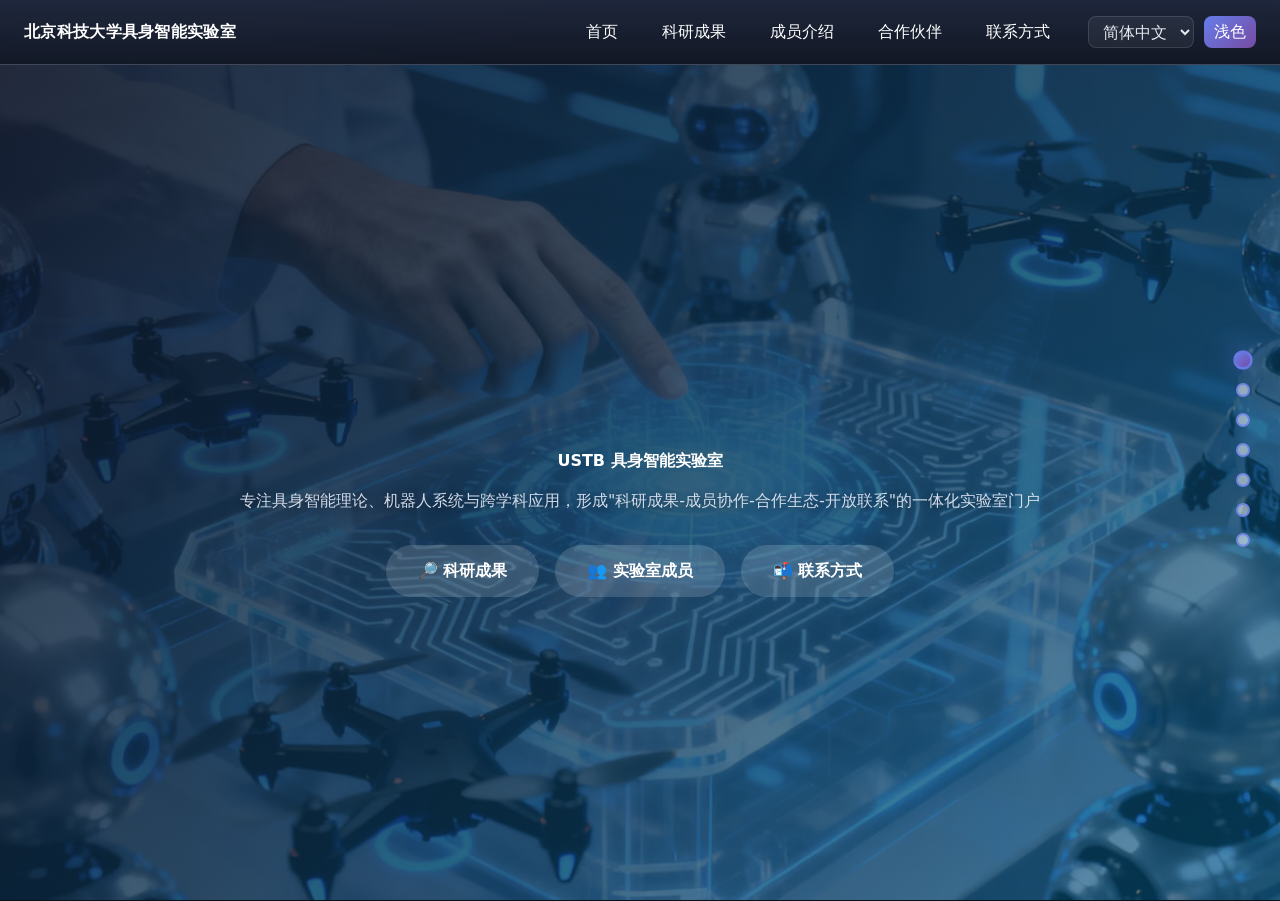
==== index.html @ fa65c93c "更新实验室网站：修改联系电话、添加科研成果6及培养成果、修复页面报错" ====
<!DOCTYPE html>
<html lang="zh-CN">
<head>
  <meta charset="UTF-8" />
  <meta name="viewport" content="width=device-width, initial-scale=1.0, maximum-scale=1.0, minimum-scale=1.0, user-scalable=no" />
  <meta http-equiv="X-UA-Compatible" content="IE=edge" />
  <meta name="format-detection" content="telephone=no" />
  <title>实验室首页</title>
  <link rel="stylesheet" href="styles.css" />
  
  <!-- 预加载首屏关键图片 -->
  <link rel="preload" as="image" href="pictures/具身智能.jpg" />
  <link rel="preload" as="image" href="pictures/成员0.png" />
  
  <!-- 布局一致性保障脚本 -->
  <script>
    // 强制确保布局一致性，防止浏览器自动调整
    (function() {
      // 存储原始字体大小映射
      const originalFontSizes = new Map();
      let isInitialized = false;
      
      // 立即设置基础样式，不等待DOM加载
      if (document.documentElement) {
        document.documentElement.style.fontSize = '16px';
        document.documentElement.style.setProperty('font-size', '16px', 'important');
        document.documentElement.style.textSizeAdjust = '100%';
        document.documentElement.style.setProperty('-webkit-text-size-adjust', '100%', 'important');
        document.documentElement.style.setProperty('-moz-text-size-adjust', '100%', 'important');
        document.documentElement.style.setProperty('-ms-text-size-adjust', '100%', 'important');
        document.documentElement.style.setProperty('text-size-adjust', '100%', 'important');
      }
      
      let isEnforcing = false; // 防止递归调用
      
      // 字体大小强制函数（简化版，避免性能问题）
      function enforceFontSize() {
        // 防止递归调用和无限循环
        if (isEnforcing) return;
        isEnforcing = true;
        
        try {
          // 强制设置根字体大小
          if (document.documentElement) {
            document.documentElement.style.fontSize = '16px';
            document.documentElement.style.setProperty('font-size', '16px', 'important');
            
            // 禁用浏览器自动字体调整
            document.documentElement.style.textSizeAdjust = '100%';
            document.documentElement.style.setProperty('-webkit-text-size-adjust', '100%', 'important');
            document.documentElement.style.setProperty('-moz-text-size-adjust', '100%', 'important');
            document.documentElement.style.setProperty('-ms-text-size-adjust', '100%', 'important');
            document.documentElement.style.setProperty('text-size-adjust', '100%', 'important');
          }
          
          // 强制设置body字体大小
          if (document.body) {
            document.body.style.fontSize = '16px';
            document.body.style.setProperty('font-size', '16px', 'important');
          }
        } catch (e) {
          // 静默处理错误
        } finally {
          isEnforcing = false;
        }
      }
      
      // 初始化函数
      function initialize() {
        if (isInitialized) return;
        isInitialized = true;
        
        // DOM加载后执行
        if (document.readyState === 'loading') {
          document.addEventListener('DOMContentLoaded', function() {
            setTimeout(enforceFontSize, 100);
          });
        } else {
          setTimeout(enforceFontSize, 100);
        }
        
        // 页面完全加载后再次执行
        window.addEventListener('load', function() {
          setTimeout(enforceFontSize, 200);
        });
        
        // 定期检查并强制设置（防止浏览器动态调整）- 只在DOM准备好后，降低频率
        // 暂时禁用定期检查，避免性能问题
        // if (document.body) {
        //   setTimeout(function() {
        //     setInterval(enforceFontSize, 5000); // 改为5秒检查一次，减少性能开销
        //   }, 1000);
        // }
      }
      
      // 延迟初始化，确保不阻塞页面渲染
      if (document.readyState === 'loading') {
        document.addEventListener('DOMContentLoaded', initialize);
      } else {
        setTimeout(initialize, 0);
      }
      
      // 使用ResizeObserver监听元素大小变化，防止浏览器自动调整（已禁用，避免性能问题）
      function setupResizeObserver() {
        // 暂时禁用，避免性能问题
        // if (window.ResizeObserver && document.body) {
        //   try {
        //     const resizeObserver = new ResizeObserver(function(entries) {
        //       enforceFontSize();
        //     });
        //     resizeObserver.observe(document.body);
        //     if (document.documentElement) {
        //       resizeObserver.observe(document.documentElement);
        //     }
        //   } catch (e) {
        //     // 静默处理错误
        //   }
        // }
      }
      
      // 检测并抵消浏览器缩放（已禁用，避免性能问题）
      function checkAndFixZoom() {
        // 暂时禁用，避免频繁调用 getComputedStyle 导致性能问题
        // try {
        //   if (!document.documentElement || !document.body) return;
        //   
        //   const baseFontSize = 16;
        //   const computedStyle = window.getComputedStyle(document.documentElement);
        //   const actualFontSize = parseFloat(computedStyle.fontSize);
        //   
        //   if (isNaN(actualFontSize)) return;
        //   
        //   const zoomRatio = actualFontSize / baseFontSize;
        //   
        //   // 如果检测到缩放，使用CSS zoom来抵消
        //   if (Math.abs(zoomRatio - 1) > 0.01) {
        //     const inverseZoom = 1 / zoomRatio;
        //     if (document.body) {
        //       document.body.style.zoom = inverseZoom;
        //     }
        //     document.documentElement.style.zoom = inverseZoom;
        //   } else {
        //     if (document.body) {
        //       document.body.style.zoom = '1';
        //     }
        //     document.documentElement.style.zoom = '1';
        //   }
        // } catch (e) {
        //   // 静默处理错误
        // }
      }
      
      // 在初始化时设置监听器
      function setupListeners() {
        // 暂时禁用所有监听器，避免性能问题
        // if (document.body) {
        //   setTimeout(function() {
        //     setInterval(checkAndFixZoom, 1000);
        //     window.addEventListener('resize', checkAndFixZoom);
        //     setupResizeObserver();
        //   }, 500);
        // }
        
        // 监听样式变化，防止浏览器自动调整（已禁用，避免无限循环）
        // MutationObserver 会导致无限循环，暂时禁用
        // if (document.documentElement) {
        //   try {
        //     const observer = new MutationObserver(function(mutations) {
        //       mutations.forEach(function(mutation) {
        //         if (mutation.type === 'attributes' && mutation.attributeName === 'style') {
        //           enforceFontSize();
        //         }
        //       });
        //     });
        //     
        //     observer.observe(document.documentElement, {
        //       attributes: true,
        //       attributeFilter: ['style']
        //     });
        //   } catch (e) {
        //     // 静默处理错误
        //   }
        // }
      }
      
      // 在初始化时设置监听器
      if (document.readyState === 'loading') {
        document.addEventListener('DOMContentLoaded', setupListeners);
      } else {
        setTimeout(setupListeners, 0);
      }
      
      // 防止用户通过快捷键缩放
      document.addEventListener('keydown', function(e) {
        if ((e.ctrlKey || e.metaKey) && (e.key === '+' || e.key === '-' || e.key === '0' || e.key === '=' || e.keyCode === 187 || e.keyCode === 189 || e.keyCode === 48)) {
          e.preventDefault();
          e.stopPropagation();
          return false;
        }
      }, true);
      
      // 防止鼠标滚轮缩放（改为 passive: false，但只在需要时阻止）
      document.addEventListener('wheel', function(e) {
        if (e.ctrlKey || e.metaKey) {
          e.preventDefault();
          e.stopPropagation();
          return false;
        }
      }, { passive: false, capture: false });
      
      // 防止触摸缩放（移动端，改为 passive: false，但只在需要时阻止）
      document.addEventListener('touchstart', function(e) {
        if (e.touches.length > 1) {
          e.preventDefault();
        }
      }, { passive: false });
      
      document.addEventListener('touchmove', function(e) {
        if (e.touches.length > 1) {
          e.preventDefault();
        }
      }, { passive: false });
      
      document.addEventListener('touchend', function(e) {
        if (e.touches.length > 1) {
          e.preventDefault();
        }
      }, { passive: false });
    })();
  </script>
  
  <!-- 图片加载优化脚本 -->
  <script>
    // 预加载关键成员图片（张桃红和邢博文）
    (function() {
      const keyImages = ['pictures/成员0.png', 'pictures/成员5.png'];
      keyImages.forEach(src => {
        const img = new Image();
        img.src = src;
        img.onload = function() {
          console.log('关键成员图片预加载成功:', src);
        };
        img.onerror = function() {
          console.error('关键成员图片预加载失败:', src);
        };
      });
    })();
    
    // 图片懒加载和优化
    document.addEventListener('DOMContentLoaded', function() {
      // 确保关键成员（张桃红和邢博文）的图片立即加载（不懒加载）
      const keyImages = document.querySelectorAll('img[src*="成员0.png"], img[src*="成员5.png"]');
      keyImages.forEach(img => {
        img.setAttribute('loading', 'eager');
        // 强制加载
        if (!img.complete) {
          const newImg = new Image();
          newImg.src = img.src;
          newImg.onload = function() {
            img.src = newImg.src;
          };
        }
      });
      
      // 为其他图片添加懒加载（如果还没有）
      const images = document.querySelectorAll('img:not([src*="成员0.png"]):not([src*="成员5.png"]):not([loading])');
      images.forEach(img => {
        if (!img.hasAttribute('loading')) {
          img.setAttribute('loading', 'lazy');
        }
        // 添加占位符背景
        if (!img.style.backgroundColor && !img.closest('.hero-section')) {
          img.style.backgroundColor = '#f0f0f0';
        }
      });
      
      // 预加载即将进入视口的图片
      const imageObserver = new IntersectionObserver((entries, observer) => {
        entries.forEach(entry => {
          if (entry.isIntersecting) {
            const img = entry.target;
            if (img.dataset.src) {
              img.src = img.dataset.src;
              img.removeAttribute('data-src');
            }
            observer.unobserve(img);
          }
        });
      }, {
        rootMargin: '50px' // 提前50px开始加载
      });
      
      // 观察所有图片
      document.querySelectorAll('img[data-src]').forEach(img => {
        imageObserver.observe(img);
      });
    });
    
    // 背景图片预加载
    function preloadBackgroundImage(url) {
      const img = new Image();
      img.src = url;
    }
    
    // 预加载首屏背景图和关键成员图片
    window.addEventListener('load', function() {
      preloadBackgroundImage('pictures/具身智能.jpg');
      preloadBackgroundImage('pictures/成员0.png');
      preloadBackgroundImage('pictures/成员5.png');
    });
  </script>
  
  <style>
    /* 全屏滚动样式 */
    html, body {
      margin: 0;
      padding: 0;
      overflow: hidden;
      height: 100%;
    }
    
    #fullpage-wrapper {
      height: calc(100vh - 64px);
      overflow-y: scroll;
      scroll-snap-type: y mandatory;
      scroll-behavior: smooth;
      margin-top: 0;
    }
    
    .fp-section {
      min-height: calc(100vh - 64px);
      scroll-snap-align: start;
      scroll-snap-stop: always;
      position: relative;
      overflow: visible;
      display: flex;
      align-items: center;
      justify-content: center;
    }
    
    .fp-section .container {
      width: 100%;
      max-width: 1400px;
      padding: 60px 20px;
    }
    
    /* 导航点样式 */
    .fp-nav {
      position: fixed;
      right: 30px;
      top: 50%;
      transform: translateY(-50%);
      z-index: 9999;
    }
    
    .fp-nav ul {
      list-style: none;
      padding: 0;
      margin: 0;
      display: flex;
      flex-direction: column;
      gap: 16px;
    }
    
    .fp-nav li {
      position: relative;
    }
    
    .fp-nav a {
      display: block;
      width: 14px;
      height: 14px;
      border-radius: 50%;
      background: rgba(255,255,255,0.5);
      border: 2px solid rgba(102,126,234,0.8);
      transition: all 0.3s;
      cursor: pointer;
      position: relative;
    }
    
    .fp-nav a:hover,
    .fp-nav a.active {
      background: linear-gradient(135deg, #667eea 0%, #764ba2 100%);
      transform: scale(1.4);
      box-shadow: 0 0 20px rgba(102,126,234,0.6);
    }
    
    .fp-nav .fp-tooltip {
      position: absolute;
      right: 32px;
      top: 50%;
      transform: translateY(-50%);
      background: rgba(0,0,0,0.85);
      color: white;
      padding: 8px 16px;
      border-radius: 8px;
      font-size: 13px;
      font-weight: 600;
      white-space: nowrap;
      opacity: 0;
      pointer-events: none;
      transition: all 0.3s;
    }
    
    .fp-nav li:hover .fp-tooltip {
      opacity: 1;
      transform: translateY(-50%) translateX(-8px);
    }
    
    /* Hero sections 特殊样式 */
    .hero-section {
      background-size: cover;
      background-position: center;
      background-attachment: fixed;
    }
    
    .fp-overlay {
      position: absolute;
      top: 0;
      left: 0;
      right: 0;
      bottom: 0;
      background: linear-gradient(135deg, rgba(0,0,0,0.5) 0%, rgba(0,0,0,0.3) 100%);
    }
    
    .fp-label {
      position: relative;
      z-index: 10;
      text-align: center;
      color: white;
    }
    
    .fp-label h2 {
      font-size: 72px;
      font-weight: 900;
      margin-bottom: 24px;
      text-shadow: 0 4px 20px rgba(0,0,0,0.6);
      letter-spacing: -1px;
    }
    
    .fp-label p {
      font-size: 28px;
      font-weight: 500;
      opacity: 0.95;
      text-shadow: 0 2px 10px rgba(0,0,0,0.5);
    }
    
    /* 案例区全屏适配 */
    #cases-section {
      background: linear-gradient(135deg, #eff6ff 0%, #dbeafe 50%, #f0f9ff 100%);
    }
    
    /* 成员区全屏适配 */
    #members-section {
      background: linear-gradient(135deg, #f0f9ff 0%, #e0f2fe 100%);
    }
    
    /* 合作伙伴区全屏适配 */
    #partners-section {
      background: linear-gradient(135deg, #fef3c7 0%, #fde68a 50%, #fef3c7 100%);
    }
    
    /* Footer 适配 */
    .footer-section {
      background: linear-gradient(135deg, #1f2937 0%, #374151 100%);
      color: white;
    }
    
    /* 响应式调整 */
    @media (max-width: 768px) {
      .fp-nav {
        right: 15px;
      }
      
      .fp-nav a {
        width: 10px;
        height: 10px;
      }
      
      .fp-section .container {
        padding: 40px 15px;
      }
      
      .fp-label h2 {
        font-size: 48px;
      }
      
      .fp-label p {
        font-size: 20px;
      }
    }
    
    /* 成员滚动条样式 */
    .members-scroll::-webkit-scrollbar {
      height: 12px;
    }
    
    .members-scroll::-webkit-scrollbar-track {
      background: rgba(96,165,250,0.1);
      border-radius: 10px;
      margin: 0 20px;
    }
    
    .members-scroll::-webkit-scrollbar-thumb {
      background: linear-gradient(135deg, #3b82f6 0%, #2563eb 100%);
      border-radius: 10px;
      border: 2px solid rgba(255,255,255,0.3);
    }
    
    .members-scroll::-webkit-scrollbar-thumb:hover {
      background: linear-gradient(135deg, #2563eb 0%, #1d4ed8 100%);
    }
    
    /* Pulse 动画 */
    @keyframes pulse {
      0%, 100% { transform: scale(1); }
      50% { transform: scale(1.1); }
    }
    
  </style>
</head>
<body class="theme-huaqin">
  <header class="site-header theme-huaqin" style="position: relative; width: 100%; z-index: 10000;">
    <div class="container">
      <a class="logo" href="index.html" data-i18n="nav.brand">USTB具身智能实验室</a>
      <nav class="nav" id="mainNav">
        <button class="nav-toggle" aria-label="toggle menu" onclick="document.getElementById('mainNav').dataset.open = document.getElementById('mainNav').dataset.open === 'true' ? 'false' : 'true'">
          <span></span><span></span><span></span>
        </button>
        <ul class="nav-list">
          <li><a href="index.html" data-i18n="nav.home">首页</a></li>
          <li><a href="cases.html" data-i18n="cases_title">科研成果</a></li>
          <li><a href="members.html" data-i18n="members_title">成员介绍</a></li>
          <li><a href="partners.html" data-i18n="partners_title">合作伙伴</a></li>
          <li><a href="#contact" data-i18n="nav.contact">联系方式</a></li>
        </ul>
        <div class="tools">
          <select id="langSwitcher" aria-label="language">
            <option value="zh-CN">简体中文</option>
            <option value="zh-HK">繁體中文</option>
            <option value="en">English</option>
          </select>
          <button id="themeToggle" data-i18n="toolbar.theme">深色</button>
        </div>
      </nav>
    </div>
  </header>

  <!-- 全屏滚动容器 -->
  <div id="fullpage-wrapper">
    
    <!-- Hero Section：具身智能实验室 -->
    <section class="fp-section hero-section" id="hero" data-anchor="hero" style="background-image:url('pictures/具身智能.jpg'); background-size: cover; background-position: center; background-attachment: fixed; margin-top: 0;">
      <div class="fp-overlay" style="background: linear-gradient(135deg, rgba(15,23,42,0.9) 0%, rgba(7,89,133,0.6) 100%);"></div>
      <div class="fp-label" style="max-width: 860px; margin: 0 auto;">
        <h1 style="font-size: 60px; margin-bottom: 16px;">USTB 具身智能实验室</h1>
        <p style="font-size: 22px; margin-bottom: 32px;">专注具身智能理论、机器人系统与跨学科应用，形成"科研成果-成员协作-合作生态-开放联系"的一体化实验室门户</p>
        <div style="display: flex; flex-wrap: wrap; justify-content: center; gap: 16px;">
          <a href="#cases-section" style="display: inline-flex; align-items: center; gap: 8px; padding: 14px 32px; border-radius: 40px; background: rgba(255,255,255,0.15); color: white; text-decoration: none; font-weight: 700;">🔎 科研成果</a>
          <a href="#members-section" style="display: inline-flex; align-items: center; gap: 8px; padding: 14px 32px; border-radius: 40px; background: rgba(255,255,255,0.15); color: white; text-decoration: none; font-weight: 700;">👥 实验室成员</a>
          <a href="#contact" style="display: inline-flex; align-items: center; gap: 8px; padding: 14px 32px; border-radius: 40px; background: rgba(255,255,255,0.15); color: white; text-decoration: none; font-weight: 700;">📬 联系方式</a>
        </div>
      </div>
    </section>

    <!-- 研究方向速览 -->
    <section class="fp-section" id="focus-section" data-anchor="focus" style="background: linear-gradient(135deg, #eef2ff 0%, #e0f2fe 45%, #ecfccb 100%);">
      <div class="container" style="padding: 120px 20px 60px;">
        <div style="text-align: center; margin-bottom: 40px;">
          <div style="display: inline-block; background: linear-gradient(135deg, #2563eb 0%, #7c3aed 100%); color: white; padding: 8px 24px; border-radius: 24px; font-weight: 700;">研究方向</div>
          <h2 style="font-size: 40px; color: #0f172a; margin: 16px 0 12px;">具身智能三大支柱</h2>
          <p style="max-width: 900px; margin: 0 auto; color: #334155; font-size: 18px; line-height: 1.9;">
            团队以“感知-认知-协作”闭环为核心：具身感知负责在复杂环境中捕获细粒度体感与视觉信息；
            认知决策与运动规划将多模态数据、SLAM 与控制算法融合成可解释的动作策略；
            人机协作与体验则面向医疗、工业和公共服务等场景，将算法落地为安全、可信的交互系统。
            三者协同支撑科研成果、行业合作与开源生态，形成北京科技大学具身智能实验室的技术底盘。
          </p>
        </div>
        <div style="display: grid; grid-template-columns: repeat(auto-fit,minmax(260px,1fr)); gap: 24px;">
          <div style="background: white; padding: 28px; border-radius: 20px; box-shadow: 0 15px 40px rgba(37,99,235,0.12);">
            <h3 style="margin: 0 0 8px; color: #1d4ed8;">具身感知</h3>
            <p style="margin: 0; color: #475569; line-height: 1.8;">
              构建多模态视觉 / 触觉 / 语音融合传感体系，引入光场重建、事件相机与高精度 IMU，
              让智能体获得纳米级表面感知、语义级场景理解与复杂人机语义对话能力。
              相关技术已支撑粗糙度检测、缺陷识别与移动辅助等核心案例。
            </p>
          </div>
          <div style="background: white; padding: 28px; border-radius: 20px; box-shadow: 0 15px 40px rgba(5,150,105,0.12);">
            <h3 style="margin: 0 0 8px; color: #047857;">认知决策与运动规划</h3>
            <p style="margin: 0; color: #475569; line-height: 1.8;">
              研究具身世界模型、决策闭环与 SLAM 导航，融合大规模预训练、强化学习与可解释控制，
              具备自适应路径规划、语义避障、协作操作等能力，可根据场景自动切换运动模式并保证安全冗余。
            </p>
          </div>
          <div style="background: white; padding: 28px; border-radius: 20px; box-shadow: 0 15px 40px rgba(124,58,237,0.12);">
            <h3 style="margin: 0 0 8px; color: #7c3aed;">人机协作与体验</h3>
            <p style="margin: 0; color: #475569; line-height: 1.8;">
              针对医疗康复、工业协作、公共服务等场景设计情感化交互与协同机制，
              通过语音 / 手势 / 眼动等多通道输入实现自然对话、权限管控及多设备协同，
              并结合用户研究与安全评估确保“可用、可信、有温度”的体验。
            </p>
          </div>
        </div>
      </div>
    </section>

    <!-- 案例展示区 -->
    <section class="fp-section" id="cases-section" data-anchor="cases" style="padding-top: 20px;">
      <div class="container" style="padding: 0px 20px 40px;">
        <h2 class="section-title" data-i18n="cases_title" style="text-align: center; margin-bottom: 10px; font-size: 32px; color: #1e40af;">科研成果</h2>
        <p style="text-align: center; color: #60a5fa; font-size: 11px; margin-bottom: 20px; max-width: 700px; margin-left: auto; margin-right: auto; line-height: 1.6;">精选项目落地与研究成果展示，体现技术可靠性与应用价值</p>

        <div style="display: grid; grid-template-columns: repeat(3, 1fr); gap: 24px; max-width: 1400px; margin: 0 auto;">
          
          <!-- 案例1: 粗糙度检测系统 -->
          <a href="cases.html#case1" style="text-decoration: none; background: white; padding: 24px; border-radius: 16px; box-shadow: 0 4px 16px rgba(59,130,246,0.1); transition: all 0.3s; display: block; cursor: pointer;" onmouseover="this.style.transform='translateY(-2px)'; this.style.boxShadow='0 6px 20px rgba(59,130,246,0.18)'" onmouseout="this.style.transform='translateY(0)'; this.style.boxShadow='0 4px 16px rgba(59,130,246,0.1)'">
            <div style="display: inline-block; background: linear-gradient(135deg, #3b82f6 0%, #2563eb 100%); color: white; padding: 6px 16px; border-radius: 14px; font-size: 11px; font-weight: 700; margin-bottom: 12px;">
              科研成果 1
            </div>
            <h3 style="font-size: 11px; color: #1e40af; margin-bottom: 12px; font-weight: 700;">基于视觉的粗糙度在线智能检测系统</h3>
            <p style="color: #60a5fa; font-size: 11px; line-height: 1.6; margin-bottom: 12px;">纳米级粗糙度原位在线智能检测，实现工业生产中表面质量的实时监控与精准测量</p>
            <div style="display: flex; gap: 8px; flex-wrap: wrap; margin-bottom: 12px;">
              <span style="background: #dbeafe; color: #1e40af; padding: 6px 12px; border-radius: 8px; font-size: 11px; font-weight: 600;">🔬 纳米级精度</span>
              <span style="background: #dbeafe; color: #1e40af; padding: 6px 12px; border-radius: 8px; font-size: 11px; font-weight: 600;">⚡ 实时检测</span>
              <span style="background: #dbeafe; color: #1e40af; padding: 6px 12px; border-radius: 8px; font-size: 11px; font-weight: 600;">🧠 AI分析</span>
            </div>
            <div style="border-top: 1px solid #dbeafe; padding-top: 12px;">
              <div style="font-size: 11px; color: #3b82f6; margin-bottom: 6px;"><strong>技术亮点：</strong></div>
              <ul style="margin: 0; padding-left: 20px; color: #60a5fa; font-size: 11px; line-height: 1.6;">
                <li>纳米级高精度测量</li>
                <li>快速实时检测</li>
                <li>高准确率</li>
              </ul>
            </div>
          </a>
          
          <!-- 案例2: 缺陷检测 -->
          <a href="cases.html#case2" style="text-decoration: none; background: white; padding: 24px; border-radius: 16px; box-shadow: 0 4px 16px rgba(124,58,237,0.1); transition: all 0.3s; display: block; cursor: pointer;" onmouseover="this.style.transform='translateY(-2px)'; this.style.boxShadow='0 6px 20px rgba(124,58,237,0.18)'" onmouseout="this.style.transform='translateY(0)'; this.style.boxShadow='0 4px 16px rgba(124,58,237,0.1)'">
            <div style="display: inline-block; background: linear-gradient(135deg, #7c3aed 0%, #6d28d9 100%); color: white; padding: 6px 16px; border-radius: 14px; font-size: 11px; font-weight: 700; margin-bottom: 12px;">
              科研成果 2
            </div>
            <h3 style="font-size: 11px; color: #7c3aed; margin-bottom: 12px; font-weight: 700;">基于视觉的缺陷智能检测</h3>
            <p style="color: #a78bfa; font-size: 11px; line-height: 1.6; margin-bottom: 12px;">多通道、多尺度、多特征融合的AI模型，实现复杂工业场景下的高精度缺陷检测</p>
            <div style="display: flex; gap: 8px; flex-wrap: wrap; margin-bottom: 12px;">
              <span style="background: #f3e8ff; color: #7c3aed; padding: 6px 12px; border-radius: 8px; font-size: 11px; font-weight: 600;">🔍 多通道融合</span>
              <span style="background: #f3e8ff; color: #7c3aed; padding: 6px 12px; border-radius: 8px; font-size: 11px; font-weight: 600;">📏 多尺度</span>
              <span style="background: #f3e8ff; color: #7c3aed; padding: 6px 12px; border-radius: 8px; font-size: 11px; font-weight: 600;">🧩 特征融合</span>
            </div>
            <div style="border-top: 1px solid #f3e8ff; padding-top: 12px;">
              <div style="font-size: 11px; color: #7c3aed; margin-bottom: 6px;"><strong>技术亮点：</strong></div>
              <ul style="margin: 0; padding-left: 20px; color: #a78bfa; font-size: 11px; line-height: 1.6;">
                <li>融合全局与局部特征</li>
                <li>快速检测</li>
                <li>高准确率</li>
              </ul>
            </div>
          </a>
    
          <!-- 案例3: 分拣系统 -->
          <a href="cases.html#case3" style="text-decoration: none; background: white; padding: 24px; border-radius: 16px; box-shadow: 0 4px 16px rgba(5,150,105,0.1); transition: all 0.3s; display: block; cursor: pointer;" onmouseover="this.style.transform='translateY(-2px)'; this.style.boxShadow='0 6px 20px rgba(5,150,105,0.18)'" onmouseout="this.style.transform='translateY(0)'; this.style.boxShadow='0 4px 16px rgba(5,150,105,0.1)'">
            <div style="display: inline-block; background: linear-gradient(135deg, #10b981 0%, #059669 100%); color: white; padding: 6px 16px; border-radius: 14px; font-size: 11px; font-weight: 700; margin-bottom: 12px;">
              科研成果 3
            </div>
            <h3 style="font-size: 11px; color: #065f46; margin-bottom: 12px; font-weight: 700;">基于机器视觉的分拣系统</h3>
            <p style="color: #059669; font-size: 11px; line-height: 1.6; margin-bottom: 12px;">基于深度学习的目标检测算法与混合特征提取网络（HFE-Net），实现高效精准的自动化分拣</p>
            <div style="display: flex; gap: 8px; flex-wrap: wrap; margin-bottom: 12px;">
              <span style="background: #d1fae5; color: #065f46; padding: 6px 12px; border-radius: 8px; font-size: 11px; font-weight: 600;">⚡ 高速</span>
              <span style="background: #d1fae5; color: #065f46; padding: 6px 12px; border-radius: 8px; font-size: 11px; font-weight: 600;">🎯 精准</span>
              <span style="background: #d1fae5; color: #065f46; padding: 6px 12px; border-radius: 8px; font-size: 11px; font-weight: 600;">💰 降本增效</span>
            </div>
            <div style="border-top: 1px solid #d1fae5; padding-top: 12px;">
              <div style="font-size: 11px; color: #10b981; margin-bottom: 6px;"><strong>应用优势：</strong></div>
              <ul style="margin: 0; padding-left: 20px; color: #059669; font-size: 11px; line-height: 1.6;">
                <li>高帧率处理</li>
                <li>高识别准确率</li>
                <li>ROI周期短</li>
              </ul>
            </div>
          </a>

          <!-- 案例4: 智能导航轮椅 -->
          <a href="cases.html#case4" style="text-decoration: none; background: white; padding: 24px; border-radius: 16px; box-shadow: 0 4px 16px rgba(59,130,246,0.1); transition: all 0.3s; display: block; cursor: pointer;" onmouseover="this.style.transform='translateY(-2px)'; this.style.boxShadow='0 6px 20px rgba(59,130,246,0.18)'" onmouseout="this.style.transform='translateY(0)'; this.style.boxShadow='0 4px 16px rgba(59,130,246,0.1)'">
            <div style="display: inline-block; background: linear-gradient(135deg, #3b82f6 0%, #2563eb 100%); color: white; padding: 6px 16px; border-radius: 14px; font-size: 11px; font-weight: 700; margin-bottom: 12px;">
              科研成果 4
            </div>
            <h3 style="font-size: 11px; color: #1e40af; margin-bottom: 12px; font-weight: 700;">具身智能 - 智能导航轮椅</h3>
            <p style="color: #60a5fa; font-size: 11px; line-height: 1.6; margin-bottom: 12px;">融合视觉深度学习、智能导航、语音交互等前沿技术，为行动不便人士提供安全、智能、有温度的出行解决方案</p>
            <div style="display: flex; gap: 8px; flex-wrap: wrap; margin-bottom: 12px;">
              <span style="background: #dbeafe; color: #1e40af; padding: 6px 12px; border-radius: 8px; font-size: 11px; font-weight: 600;">🎯 智能导航</span>
              <span style="background: #dbeafe; color: #1e40af; padding: 6px 12px; border-radius: 8px; font-size: 11px; font-weight: 600;">🏃 自动跟随</span>
              <span style="background: #dbeafe; color: #1e40af; padding: 6px 12px; border-radius: 8px; font-size: 11px; font-weight: 600;">🎙️ 语音交互</span>
              <span style="background: #dbeafe; color: #1e40af; padding: 6px 12px; border-radius: 8px; font-size: 11px; font-weight: 600;">🛡️ 自动避障</span>
            </div>
            <div style="border-top: 1px solid #dbeafe; padding-top: 12px;">
              <div style="font-size: 11px; color: #3b82f6; margin-bottom: 6px;"><strong>应用成效：</strong></div>
              <ul style="margin: 0; padding-left: 20px; color: #60a5fa; font-size: 11px; line-height: 1.6;">
                <li>高避障成功率</li>
                <li>室内外自主导航</li>
                <li>高语音识别准确率</li>
              </ul>
            </div>
          </a>

          <!-- 案例5: 磨粒智能检测 -->
          <a href="cases.html#case5" style="text-decoration: none; background: white; padding: 24px; border-radius: 16px; box-shadow: 0 4px 16px rgba(245,158,11,0.1); transition: all 0.3s; display: block; cursor: pointer;" onmouseover="this.style.transform='translateY(-2px)'; this.style.boxShadow='0 6px 20px rgba(245,158,11,0.18)'" onmouseout="this.style.transform='translateY(0)'; this.style.boxShadow='0 4px 16px rgba(245,158,11,0.1)'">
            <div style="display: inline-block; background: linear-gradient(135deg, #f59e0b 0%, #d97706 100%); color: white; padding: 6px 16px; border-radius: 14px; font-size: 11px; font-weight: 700; margin-bottom: 12px;">
              科研成果 5
            </div>
            <h3 style="font-size: 11px; color: #92400e; margin-bottom: 12px; font-weight: 700;">航空发动机油液磨粒智能检测与分析仪</h3>
            <p style="color: #b45309; font-size: 11px; line-height: 1.6; margin-bottom: 12px;">基于视觉的磨粒智能检测，实现油液磨粒的自动识别与分析</p>
            <div style="display: flex; gap: 8px; flex-wrap: wrap; margin-bottom: 12px;">
              <span style="background: #fef3c7; color: #92400e; padding: 6px 12px; border-radius: 8px; font-size: 11px; font-weight: 600;">🔍 智能检测</span>
              <span style="background: #fef3c7; color: #92400e; padding: 6px 12px; border-radius: 8px; font-size: 11px; font-weight: 600;">📊 磨粒分析</span>
              <span style="background: #fef3c7; color: #92400e; padding: 6px 12px; border-radius: 8px; font-size: 11px; font-weight: 600;">⚙️ 故障诊断</span>
            </div>
            <div style="border-top: 1px solid #fef3c7; padding-top: 12px;">
              <div style="font-size: 11px; color: #f59e0b; margin-bottom: 6px;"><strong>核心功能：</strong></div>
              <ul style="margin: 0; padding-left: 20px; color: #b45309; font-size: 11px; line-height: 1.6;">
                <li>磨粒自动识别与分类</li>
                <li>深度学习算法分析</li>
                <li>ISO洁净度标准评估</li>
              </ul>
            </div>
          </a>

          <!-- 案例6: 定制轮式具身智能大脑 -->
          <a href="cases.html#case6" style="text-decoration: none; background: white; padding: 24px; border-radius: 16px; box-shadow: 0 4px 16px rgba(59,130,246,0.1); transition: all 0.3s; display: block; cursor: pointer;" onmouseover="this.style.transform='translateY(-2px)'; this.style.boxShadow='0 6px 20px rgba(59,130,246,0.18)'" onmouseout="this.style.transform='translateY(0)'; this.style.boxShadow='0 4px 16px rgba(59,130,246,0.1)'">
            <div style="display: inline-block; background: linear-gradient(135deg, #0ea5e9 0%, #0284c7 100%); color: white; padding: 6px 16px; border-radius: 14px; font-size: 11px; font-weight: 700; margin-bottom: 12px;">
              科研成果 6
            </div>
            <h3 style="font-size: 11px; color: #0369a1; margin-bottom: 12px; font-weight: 700;">定制---轮式具身智能大脑</h3>
            <p style="color: #0ea5e9; font-size: 11px; line-height: 1.6; margin-bottom: 12px;">自动驾驶轮式机器人-智能大脑定制，适配智能婴儿车、智能物流车</p>
            <div style="display: flex; gap: 8px; flex-wrap: wrap; margin-bottom: 12px;">
              <span style="background: #e0f2fe; color: #0369a1; padding: 6px 12px; border-radius: 8px; font-size: 11px; font-weight: 600;">🚀 一键漫游</span>
              <span style="background: #e0f2fe; color: #0369a1; padding: 6px 12px; border-radius: 8px; font-size: 11px; font-weight: 600;">🏃 跟随</span>
              <span style="background: #e0f2fe; color: #0369a1; padding: 6px 12px; border-radius: 8px; font-size: 11px; font-weight: 600;">🗺️ 导航</span>
            </div>
            <div style="border-top: 1px solid #e0f2fe; padding-top: 12px;">
              <div style="font-size: 11px; color: #0ea5e9; margin-bottom: 6px;"><strong>技术亮点：</strong></div>
              <ul style="margin: 0; padding-left: 20px; color: #0284c7; font-size: 11px; line-height: 1.6;">
                <li>基于视觉智能检测的自动避障</li>
                <li>基于GPS和SLAM的室内外自主导航</li>
                <li>基于大模型的语音智能交互、陪伴</li>
              </ul>
            </div>
          </a>

        </div>

    </div>
  </section>

    <!-- 团队成员区 -->
    <section class="fp-section" id="members-section" data-anchor="members">
    <div class="container" style="padding: 42px 24px 36px; max-height: 100%; overflow-y: auto;">
      <div style="text-align: center; margin-bottom: 38px;">
          <h2 class="section-title" data-i18n="members_title" style="font-size: 43px; color: #1e40af; margin-bottom: 14px;">团队成员</h2>
          <p style="color: #60a5fa; font-size: 19px; max-width: 780px; margin: 0 auto; line-height: 1.5;">汇聚顶尖人才，推动具身智能与机器人技术创新</p>
          <p style="color: #3b82f6; font-size: 17px; margin-top: 8px; font-weight: 600;">已培养研究生44人</p>
      </div>
      
        <div class="members-scroll" style="display: flex; gap: 24px; overflow-x: auto; padding: 19px 0; scroll-behavior: smooth; max-width: 1920px; margin: 0 auto;">
        <!-- 成员卡片将通过 dynamic-content-loader.js 动态加载 -->
        
        <!-- 张桃红 - 教授 -->
          <article class="card" onclick="window.location.href='member-profile.html?id=zhangtaohong'" style="min-width: 360px; min-height: 408px; background: linear-gradient(135deg, #fef3c7 0%, #fde68a 100%); border: 4px solid #f59e0b; padding: 22px; position: relative; flex-shrink: 0; cursor: pointer; transition: transform 0.3s;" onmouseover="this.style.transform='translateY(-6px)'" onmouseout="this.style.transform='translateY(0)'">
          <div style="position: absolute; top: 14px; right: 14px; background: linear-gradient(135deg, #dc2626 0%, #991b1b 100%); color: white; padding: 7px 17px; border-radius: 19px; font-size: 13px; font-weight: 700; z-index: 2; box-shadow: 0 5px 14px rgba(220,38,38,0.4);">
            👨‍🏫 教授
          </div>
            <div class="card-media" style="height: 240px; margin-bottom: 17px;"><img src="pictures/成员0.png" alt="张桃红" loading="eager" style="background: #f59e0b; width: 100%; height: 100%; object-fit: cover; border-radius: 14px;"></div>
            <h3 style="color: #92400e; font-weight: 700; font-size: 22px; margin-bottom: 7px; text-align: center; margin-top: 42px;">张桃红</h3>
            <p style="color: #78350f; font-size: 17px; text-align: center;"></p>
        </article>
        
        <!-- 俞纯林 - 博士 -->
          <article class="card" style="min-width: 360px; min-height: 408px; background: linear-gradient(135deg, #eff6ff 0%, #dbeafe 100%); border: 2px solid #93c5fd; padding: 22px; position: relative; flex-shrink: 0; transition: transform 0.3s;" onmouseover="this.style.transform='translateY(-6px)'" onmouseout="this.style.transform='translateY(0)'">
          <div style="position: absolute; top: 14px; right: 14px; background: linear-gradient(135deg, #3b82f6 0%, #2563eb 100%); color: white; padding: 7px 17px; border-radius: 19px; font-size: 13px; font-weight: 700; z-index: 2;">
            🎓 博士
          </div>
            <div class="card-media" style="height: 240px; margin-bottom: 17px;"><img src="pictures/成员1.png" alt="俞纯林" loading="lazy" style="background: #3b82f6; width: 100%; height: 100%; object-fit: cover; border-radius: 14px;"></div>
            <h3 style="color: #1e40af; font-weight: 700; font-size: 22px; margin-bottom: 7px; text-align: center; margin-top: 42px;">俞纯林</h3>
            <p style="color: #1e3a8a; font-size: 17px; text-align: center;"></p>
        </article>
        
        <!-- 王浩宇 - 博士 -->
          <article class="card" style="min-width: 360px; min-height: 408px; background: linear-gradient(135deg, #eff6ff 0%, #dbeafe 100%); border: 2px solid #93c5fd; padding: 22px; position: relative; flex-shrink: 0; transition: transform 0.3s;" onmouseover="this.style.transform='translateY(-6px)'" onmouseout="this.style.transform='translateY(0)'">
          <div style="position: absolute; top: 14px; right: 14px; background: linear-gradient(135deg, #3b82f6 0%, #2563eb 100%); color: white; padding: 7px 17px; border-radius: 19px; font-size: 13px; font-weight: 700; z-index: 2;">
            🎓 博士
          </div>
            <div class="card-media" style="height: 240px; margin-bottom: 17px;"><img src="pictures/成员2.png" alt="王浩宇" loading="lazy" style="background: #2563eb; width: 100%; height: 100%; object-fit: cover; border-radius: 14px;"></div>
            <h3 style="color: #1e40af; font-weight: 700; font-size: 22px; margin-bottom: 7px; text-align: center; margin-top: 42px;">王浩宇</h3>
            <p style="color: #1e3a8a; font-size: 17px; text-align: center;"></p>
        </article>
        
          <!-- 硕士生成员 -->
          <article class="card" style="min-width: 360px; min-height: 408px; background: linear-gradient(135deg, #f0fdf4 0%, #dcfce7 100%); border: 2px solid #a7f3d0; padding: 22px; position: relative; flex-shrink: 0; transition: transform 0.3s;" onmouseover="this.style.transform='translateY(-6px)'" onmouseout="this.style.transform='translateY(0)'">
            <div style="position: absolute; top: 14px; right: 14px; background: linear-gradient(135deg, #10b981 0%, #059669 100%); color: white; padding: 7px 17px; border-radius: 19px; font-size: 13px; font-weight: 700; z-index: 2;">📚 硕士</div>
            <div class="card-media" style="height: 240px; margin-bottom: 17px;"><img src="pictures/成员3.png" alt="李博涛" loading="lazy" style="background: #10b981; width: 100%; height: 100%; object-fit: cover; border-radius: 14px;"></div>
            <h3 style="color: #065f46; font-weight: 700; font-size: 22px; margin-bottom: 7px; text-align: center; margin-top: 42px;">李博涛</h3>
            <p style="color: #047857; font-size: 17px; text-align: center;"></p>
        </article>
        
          <article class="card" style="min-width: 360px; min-height: 408px; background: linear-gradient(135deg, #f0fdf4 0%, #dcfce7 100%); border: 2px solid #a7f3d0; padding: 22px; position: relative; flex-shrink: 0; transition: transform 0.3s;" onmouseover="this.style.transform='translateY(-6px)'" onmouseout="this.style.transform='translateY(0)'">
            <div style="position: absolute; top: 14px; right: 14px; background: linear-gradient(135deg, #10b981 0%, #059669 100%); color: white; padding: 7px 17px; border-radius: 19px; font-size: 13px; font-weight: 700; z-index: 2;">📚 硕士</div>
            <div class="card-media" style="height: 240px; margin-bottom: 17px;"><img src="pictures/成员4.png" alt="夏成龙" loading="lazy" style="background: #059669; width: 100%; height: 100%; object-fit: cover; border-radius: 14px;"></div>
            <h3 style="color: #065f46; font-weight: 700; font-size: 22px; margin-bottom: 7px; text-align: center; margin-top: 42px;">夏成龙</h3>
            <p style="color: #047857; font-size: 17px; text-align: center;"></p>
        </article>
      </div>
      
      <!-- 查看详情按钮 -->
      <div style="text-align: center; margin-top: 34px;">
        <a href="members.html" style="display: inline-block; background: linear-gradient(135deg, #3b82f6 0%, #2563eb 100%); color: white; padding: 14px 43px; border-radius: 60px; font-size: 18px; font-weight: 700; text-decoration: none; box-shadow: 0 10px 29px rgba(59,130,246,0.3); transition: all 0.3s;" onmouseover="this.style.transform='translateY(-2px)'; this.style.boxShadow='0 14px 38px rgba(59,130,246,0.4)'" onmouseout="this.style.transform='translateY(0)'; this.style.boxShadow='0 10px 29px rgba(59,130,246,0.3)'">
          查看团队详情 →
        </a>
      </div>
    </div>
  </section>

    <!-- 合作伙伴区 -->
    <section class="fp-section" id="partners-section" data-anchor="partners">
    <div class="container" style="padding: 120px 20px 60px;">
        <h2 class="section-title" data-i18n="partners_title" style="text-align: center; margin-bottom: 60px; font-size: 42px; color: #92400e;">合作伙伴</h2>
        <div class="grid pain-grid" style="display: flex; justify-content: center; max-width: 1200px; margin: 0 auto;">
          <div class="card" style="background: white; padding: 32px; border-radius: 20px; box-shadow: 0 10px 40px rgba(0,0,0,0.1); transition: all 0.3s; max-width: 400px; width: 100%;" onmouseover="this.style.transform='translateY(-8px)'; this.style.boxShadow='0 15px 50px rgba(0,0,0,0.15)'" onmouseout="this.style.transform='translateY(0)'; this.style.boxShadow='0 10px 40px rgba(0,0,0,0.1)'">
            <div class="card-media" style="margin-bottom: 24px;"><img src="pictures/29.png" alt="深维科技公司" loading="lazy" referrerpolicy="no-referrer" style="width: 100%; border-radius: 12px;"></div>
            <h3 style="font-size: 22px; font-weight: 700; margin-bottom: 12px; color: #1f2937;">深维科技公司</h3>
            <p style="color: #6b7280; line-height: 1.7;">技术合作与产业应用，共同推进具身智能技术发展。</p>
          </div>
        </div>
        </div>
    </section>

    <!-- 联系方式 -->
    <section class="fp-section" id="contact" data-anchor="contact" style="background: linear-gradient(135deg, #0f172a 0%, #1e3a8a 60%, #312e81 100%);">
      <div class="container" style="text-align: center; color: white; padding: 140px 20px 80px;">
        <h2 style="font-size: 40px; margin-bottom: 16px;">与 USTB 具身智能实验室合作</h2>
        <p style="font-size: 18px; max-width: 780px; margin: 0 auto 32px; line-height: 1.9; color: rgba(255,255,255,0.85);">
          无论是深入了解科研成果、共建实验场景，还是产学研合作，我们都期待与您对话。
        </p>
        <div style="display: flex; flex-wrap: wrap; justify-content: center; gap: 16px; margin-bottom: 32px;">
          <div style="min-width: 220px; background: rgba(15,23,42,0.5); border-radius: 16px; padding: 16px 24px;">
            <div style="font-size: 14px; color: rgba(255,255,255,0.7);">邮箱</div>
            <div style="font-size: 20px; font-weight: 700;">zth_ustb@163.com</div>
          </div>
          <div style="min-width: 220px; background: rgba(15,23,42,0.5); border-radius: 16px; padding: 16px 24px;">
            <div style="font-size: 14px; color: rgba(255,255,255,0.7);">电话</div>
            <div style="font-size: 20px; font-weight: 700;">18811782873</div>
          </div>
          <div style="min-width: 220px; background: rgba(15,23,42,0.5); border-radius: 16px; padding: 16px 24px;">
            <div style="font-size: 14px; color: rgba(255,255,255,0.7);">地址</div>
            <div style="font-size: 20px; font-weight: 700;">北京科技大学机电楼</div>
          </div>
        </div>
        <a href="contact.html" style="display: inline-block; padding: 16px 42px; border-radius: 50px; background: white; color: #0f172a; font-weight: 800; text-decoration: none; font-size: 18px;">
          前往联系方式页面 →
        </a>
      </div>
    </section>

    <!-- Footer -->
    <section class="fp-section footer-section" data-anchor="footer">
      <div class="container" style="text-align: center;">
        <p class="muted" data-i18n="footer_copy" style="font-size: 16px; opacity: 0.8; margin: 0;">北京科技大学具身智能实验室</p>
        <div class="footer-actions">
          <a class="footer-btn" href="contact.html"><span class="icon">📞</span><span data-i18n="footer.contact">联系我们</span></a>
          <a class="footer-btn" href="partners.html"><span class="icon">🤝</span><span data-i18n="footer.partners">合作伙伴</span></a>
        </div>
    </div>
  </section>

    </div>

  <!-- 右侧导航点 -->
  <nav class="fp-nav" role="navigation" aria-label="页面导航">
    <ul id="fp-nav-list"></ul>
  </nav>

  <script src="script.js"></script>
  
  <script>
    // 强制全屏滚动脚本
    (function() {
      const wrapper = document.getElementById('fullpage-wrapper');
      const sections = document.querySelectorAll('.fp-section');
      const navList = document.getElementById('fp-nav-list');
      
      let currentIndex = 0;
      let isScrolling = false;
      let touchStartY = 0;
      
      // Section names for navigation tooltips
      const sectionNames = [
        '实验室概览',
        '研究方向',
        '科研成果',
        '成员介绍',
        '合作伙伴',
        '联系方式',
        '页脚'
      ];
      
      // Create navigation dots
      sections.forEach((section, index) => {
        const li = document.createElement('li');
        const a = document.createElement('a');
        const tooltip = document.createElement('span');
        
        tooltip.className = 'fp-tooltip';
        tooltip.textContent = sectionNames[index] || `Section ${index + 1}`;
        
        a.href = '#';
        a.onclick = (e) => {
          e.preventDefault();
          scrollToSection(index);
        };
        
        li.appendChild(tooltip);
        li.appendChild(a);
        navList.appendChild(li);
      });
      
      const navItems = navList.querySelectorAll('a');
      
      function scrollToSection(index) {
        if (index < 0 || index >= sections.length || isScrolling) return;
        
        isScrolling = true;
        currentIndex = index;
        
        sections[index].scrollIntoView({ behavior: 'smooth', block: 'start' });
        
        // Update navigation
        navItems.forEach(item => item.classList.remove('active'));
        navItems[index].classList.add('active');
        
        setTimeout(() => {
          isScrolling = false;
        }, 800);
      }
      
      // Mouse wheel event（优化，避免阻塞）
      let wheelTimeout;
      let lastWheelTime = 0;
      wrapper.addEventListener('wheel', (e) => {
        // 节流：限制处理频率
        const now = Date.now();
        if (now - lastWheelTime < 100) {
          return;
        }
        lastWheelTime = now;
        
        if (isScrolling) {
          e.preventDefault();
          return;
        }
        
        clearTimeout(wheelTimeout);
        wheelTimeout = setTimeout(() => {
          if (e.deltaY > 30) { // Scroll down
            if (currentIndex < sections.length - 1) {
              scrollToSection(currentIndex + 1);
            }
          } else if (e.deltaY < -30) { // Scroll up
            if (currentIndex > 0) {
              scrollToSection(currentIndex - 1);
            }
          }
        }, 50);
      }, { passive: false });
      
      // Touch events for mobile
      wrapper.addEventListener('touchstart', (e) => {
        touchStartY = e.touches[0].clientY;
      }, { passive: true });
      
      wrapper.addEventListener('touchend', (e) => {
        if (isScrolling) return;
        
        const touchEndY = e.changedTouches[0].clientY;
        const diff = touchStartY - touchEndY;
        
        if (Math.abs(diff) > 50) {
          if (diff > 0 && currentIndex < sections.length - 1) {
            scrollToSection(currentIndex + 1);
          } else if (diff < 0 && currentIndex > 0) {
            scrollToSection(currentIndex - 1);
          }
        }
      }, { passive: true });
      
      // Keyboard navigation
      document.addEventListener('keydown', (e) => {
        if (isScrolling) return;
        
        switch(e.key) {
          case 'ArrowDown':
          case 'PageDown':
            e.preventDefault();
            if (currentIndex < sections.length - 1) {
              scrollToSection(currentIndex + 1);
            }
            break;
          case 'ArrowUp':
          case 'PageUp':
            e.preventDefault();
            if (currentIndex > 0) {
              scrollToSection(currentIndex - 1);
            }
            break;
          case 'Home':
            e.preventDefault();
            scrollToSection(0);
            break;
          case 'End':
            e.preventDefault();
            scrollToSection(sections.length - 1);
            break;
        }
      });
      
      // Update active dot on manual scroll (e.g., from clicking a link)
      let scrollTimeout;
      wrapper.addEventListener('scroll', () => {
        clearTimeout(scrollTimeout);
        scrollTimeout = setTimeout(() => {
          if (!isScrolling) {
            const scrollTop = wrapper.scrollTop;
            const windowHeight = wrapper.clientHeight;
            const newIndex = Math.round(scrollTop / windowHeight);
            
            if (newIndex !== currentIndex && newIndex >= 0 && newIndex < sections.length) {
              currentIndex = newIndex;
              navItems.forEach(item => item.classList.remove('active'));
              navItems[currentIndex].classList.add('active');
            }
          }
        }, 100);
      }, { passive: true });
      
      // Initial active state
      if (navItems.length > 0) {
        navItems[0].classList.add('active');
      }
    })();
  </script>

  <script src="admin-data.js"></script>
  <script src="dynamic-content-loader.js"></script>
  </body>
</html>
---- styles.css ----
/* 基础主题变量 */
:root{
  --bg: #0b0f1a;
  --surface: rgba(255,255,255,0.06);
  --border: rgba(255,255,255,0.12);
  --text: #e6e9ef;
  --muted: #a9b0be;
  --primary: #4aa3ff;
  --primary-2: #7b60ff;
  --gradient: linear-gradient(135deg, var(--primary), var(--primary-2));
  --accent-a: #6bc7ff;
  --accent-b: #9e7bff;
  --accent-c: #46d3c6;
  --viewport-scale: 1;
  --viewport-x: 0px;
  --viewport-y: -200px;
  /* 固定字体大小变量 */
  --base-font-size: 16px;
}
*{
  box-sizing:border-box;
  margin: 0;
  padding: 0;
  /* 全局强制字体大小锁定 */
  -webkit-text-size-adjust: 100% !important;
  -moz-text-size-adjust: 100% !important;
  -ms-text-size-adjust: 100% !important;
  text-size-adjust: 100% !important;
}
html{
  scroll-behavior:smooth;
  font-size: 16px !important; /* 强制设置根字体大小，确保跨浏览器一致性 */
  -webkit-text-size-adjust: 100% !important; /* 防止iOS Safari自动调整字体 */
  -moz-text-size-adjust: 100% !important;
  -ms-text-size-adjust: 100% !important;
  text-size-adjust: 100% !important;
  overflow-x: hidden; /* 防止水平滚动 */
  /* 防止浏览器最小字体大小限制 */
  -webkit-font-feature-settings: normal !important;
  font-feature-settings: normal !important;
  /* 强制禁用字体缩放 */
  font-size-adjust: none !important;
  -webkit-font-size-adjust: none !important;
}
body{
  margin:0 !important; 
  padding: 0 !important;
  font-family: system-ui, -apple-system, Segoe UI, Roboto, "Microsoft YaHei", sans-serif !important;
  font-size: 16px !important; /* 使用固定单位，确保完全一致 */
  line-height: 1.5 !important;
  color:var(--text); 
  background:radial-gradient(1200px 600px at 10% -10%, #172032 0, #0b0f1a 40%), var(--bg);
  -webkit-font-smoothing: antialiased; /* 字体平滑渲染 */
  -moz-osx-font-smoothing: grayscale;
  overflow-x: hidden; /* 防止水平滚动 */
  width: 100%;
  position: relative;
  /* 确保布局固定，防止浏览器自动调整 */
  min-height: 100vh;
  display: block;
  /* 强制禁用字体缩放和调整 */
  font-size-adjust: none !important;
  -webkit-font-size-adjust: none !important;
  text-size-adjust: 100% !important;
  -webkit-text-size-adjust: 100% !important;
  -moz-text-size-adjust: 100% !important;
  -ms-text-size-adjust: 100% !important;
}

/* 确保所有元素使用固定定位，防止布局变化 */
* {
  -webkit-tap-highlight-color: transparent; /* 移除移动端点击高亮 */
  /* 强制所有元素继承固定字体大小，防止浏览器自动调整 */
  text-size-adjust: 100% !important;
  -webkit-text-size-adjust: 100% !important;
  -moz-text-size-adjust: 100% !important;
  -ms-text-size-adjust: 100% !important;
}

/* 防止文本选择导致的布局变化 */
img, svg {
  -webkit-user-select: none;
  -moz-user-select: none;
  -ms-user-select: none;
  user-select: none;
  pointer-events: auto;
}

/* 强制所有文本元素使用固定字体大小 */
p, span, div, h1, h2, h3, h4, h5, h6, a, li, td, th, label, input, textarea, select, button {
  text-size-adjust: 100% !important;
  -webkit-text-size-adjust: 100% !important;
  -moz-text-size-adjust: 100% !important;
  -ms-text-size-adjust: 100% !important;
  /* 强制字体大小不被浏览器调整 */
  font-size: inherit !important;
}

/* 锁定所有内联样式中的字体大小 */
[style*="font-size"] {
  text-size-adjust: 100% !important;
  -webkit-text-size-adjust: 100% !important;
  -moz-text-size-adjust: 100% !important;
  -ms-text-size-adjust: 100% !important;
}
.container{max-width:none; width:100%; margin:0 auto; padding:0 24px}


/* 头部 */
.site-header{position:relative; width:100%; z-index:50; backdrop-filter:saturate(130%) blur(10px); background:var(--surface); border-bottom:1px solid var(--border); transition:all .25s ease}
.site-header[data-shrink="true"]{background:rgba(15,18,26,0.7); box-shadow:0 6px 24px rgba(0,0,0,.25)}
.site-header .container{display:flex; align-items:center; height:64px}
.logo{color:#fff; text-decoration:none; font-weight:700; letter-spacing:.3px}
.nav{margin-left:auto; position:relative; display:flex; align-items:center; gap:16px}
.nav-toggle{display:none; width:36px; height:36px; border:1px solid var(--border); border-radius:8px; background:transparent; color:#fff}
.nav-toggle span{display:block; width:18px; height:2px; background:#fff; margin:5px auto}
.nav-list{list-style:none; display:flex; gap:24px; padding:0; margin:0; flex-wrap:nowrap}
.nav-list a{color:#fff; text-decoration:none; padding:8px 10px; border-radius:8px; transition:background .2s}
.nav-list a:hover{background:rgba(255,255,255,.08)}
.has-sub{position:relative}
.has-sub .sub{position:absolute; left:0; top:100%; background:#101623; border:1px solid var(--border); border-radius:12px; padding:10px; min-width:180px; display:none}
.has-sub:hover .sub{display:block}
.has-sub .sub a{display:block; padding:8px 10px}

/* 英雄区 */
.hero{position:relative; padding:110px 0 90px; overflow:hidden}
.hero-content{position:relative}
.hero h1{font-size:38px !important; line-height:1.2 !important; margin:0 0 12px}
.hero p{max-width:760px; color:var(--muted)}
.cta{margin-top:24px; display:flex; gap:12px}
.btn{display:inline-block; padding:10px 16px; border-radius:10px; text-decoration:none; border:1px solid var(--border); color:#fff}
.btn-primary{background:var(--gradient); border:none}
.btn-ghost{background:transparent}

/* 英雄装饰物 */
.decor{position:absolute; filter:blur(30px); opacity:.6}
.decor-a{width:240px; height:240px; left:-60px; top:-70px; background:radial-gradient(closest-side, var(--accent-a), transparent); animation:floatA 10s ease-in-out infinite}
.decor-b{width:300px; height:300px; right:-80px; top:-60px; background:radial-gradient(closest-side, var(--accent-b), transparent); animation:floatB 14s ease-in-out infinite}
.decor-c{width:180px; height:180px; left:40%; bottom:-40px; background:radial-gradient(closest-side, var(--accent-c), transparent); animation:floatC 12s ease-in-out infinite}
@keyframes floatA{50%{transform:translateY(18px)}}
@keyframes floatB{50%{transform:translate(-14px, 10px)}}
@keyframes floatC{50%{transform:translateY(-12px)}}

/* 英雄区轮播：占满空白区域 */
.hero .hero-gallery{margin-top:28px}
.hero .slide-media{height:clamp(360px, 52vw, 560px)}

/* 英雄区：改为简洁背景，隐藏旧装饰 */
.hero-plain{background:linear-gradient(180deg, rgba(255,255,255,.04), transparent)}
.hero-plain .decor{display:none}

/* 通用区块 */
.section{padding:70px 0}
.section.alt{background:linear-gradient(180deg, rgba(255,255,255,.03), transparent)}
.section-title{font-size:26px !important; margin:0 0 24px}

/* 特征卡片 */
.grid{display:grid; grid-template-columns:repeat(4,1fr); gap:18px}
.card{background:#111828; border:1px solid var(--border); padding:16px; border-radius:14px; transition:transform .25s, box-shadow .25s}
.card:hover{transform:translateY(-4px); box-shadow:0 12px 24px rgba(0,0,0,.25)}
.card-media{height:120px; border-radius:10px; overflow:hidden}
.card-media img{width:100%; height:100%; object-fit:cover; display:block}
.slide-media img{width:100%; height:100%; object-fit:cover; display:block}
.card-media.placeholder{height:120px; border-radius:10px; background:repeating-linear-gradient(45deg, rgba(255,255,255,.07) 0 16px, rgba(255,255,255,.05) 16px 32px), var(--surface); display:flex; align-items:center; justify-content:center; color:#c9d2e5}
.card h3{margin:12px 0 6px; font-size:18px !important}
.card p{margin:0; color:var(--muted)}

/* 滑动画廊（统一为单图全宽轮播） */
.section-head{display:flex; align-items:center; justify-content:space-between}
.slider-controls{display:flex; gap:10px}
.slider-btn{width:36px; height:36px; border-radius:8px; background:var(--surface); color:#fff; border:1px solid var(--border)}
.slider-btn[disabled]{opacity:.45; pointer-events:none; filter:grayscale(1)}
.slider{display:flex; gap:0; overflow-x:auto; scroll-snap-type:x mandatory; padding-bottom:0; -ms-overflow-style:none; scrollbar-width:none}
.slider::-webkit-scrollbar{display:none}
.slide-card{flex:0 0 100%; min-width:100%; background:transparent; border:none; border-radius:0; padding:0; scroll-snap-align:start}
.slide-media{height:clamp(320px, 52vw, 560px)}
.slide-media.placeholder{height:clamp(320px, 52vw, 560px); border-radius:0; background:conic-gradient(from 0deg,#1d2536,#172032,#1d2536); display:flex; align-items:center; justify-content:center; color:#c9d2e5}
.slide-card h3{margin:12px 0 6px; padding:0 16px}
.slide-card p{margin:0; color:var(--muted); padding:0 16px 16px}

/* 覆盖式左右控制按钮（居中叠加在图片两侧） */
.slider-wrap{position:relative}
.slider-controls.overlay{position:absolute; inset:0; pointer-events:none}
.slider-controls.overlay .slider-btn{position:absolute; top:50%; transform:translateY(-50%); pointer-events:auto; border-radius:50%; width:42px; height:42px; box-shadow:0 8px 18px rgba(0,0,0,.28); background:#fff; color:var(--primary); border:none}
.slider-controls.overlay #casePrev{left:14px}
.slider-controls.overlay #caseNext{right:14px}

/* ==== 统一主题配色系统 ==== */
/* 主题色变量 - 蓝紫渐变 */
.theme-huaqin{
  --primary: #667eea;
  --primary-2: #764ba2;
  --primary-light: #818cf8;
  --primary-dark: #4f46e5;
  --gradient: linear-gradient(135deg, #667eea, #764ba2);
  --gradient-light: linear-gradient(135deg, #818cf8, #a78bfa);
  --accent-blue: #3b82f6;
  --accent-green: #10b981;
  --accent-amber: #f59e0b;
  --accent-purple: #a855f7;
}
.theme-huaqin .site-header{background:linear-gradient(180deg, rgba(32,41,62,.92), rgba(20,26,40,.75)); border-bottom:1px solid rgba(255,255,255,.15); backdrop-filter: blur(10px);}
.theme-huaqin .nav-list a:hover{background:rgba(102,126,234,.25); border-radius: 8px;}
.theme-huaqin .hero{background:linear-gradient(180deg, rgba(35,42,60,.18), rgba(20,26,40,.08))}
.theme-huaqin .hero::before{content:""; position:absolute; left:-10%; right:-10%; top:-120px; height:300px; background:radial-gradient(120% 80% at 50% 100%, rgba(102,126,234,.45), transparent 70%); transform:skewY(-6deg)}
.theme-huaqin .slider-btn{border-radius:50%; width:42px; height:42px; background:#fff; color:var(--primary); border:none; box-shadow:0 6px 18px rgba(0,0,0,.25)}
.theme-huaqin .slider-controls{padding:0 18px}

/* 成果案例页：提升整体字号与可读性 */
.cases-page .hero h1{font-size:48px !important; line-height:1.25 !important}
.cases-page .hero p{font-size:18px !important; line-height:1.8 !important}
.cases-page h2{font-size:34px !important; line-height:1.4 !important}
.cases-page h3{font-size:20px !important}
.cases-page h4{font-size:16px !important}
.cases-page p{font-size:15px !important; line-height:1.8 !important}
.cases-page .fp-tooltip{font-size:14px !important}

/* 响应式补充 */
@media (max-width:1024px){
  .grid{grid-template-columns:repeat(2,1fr)}
  .slide-card{min-width:80%}
}
@media (max-width:720px){
  .nav-toggle{display:block}
  .nav-list{position:absolute; right:0; top:56px; background:#101623; border:1px solid var(--border); border-radius:12px; padding:12px; display:none; flex-direction:column; gap:8px}
  .nav[data-open="true"] .nav-list{display:flex}
  .grid{grid-template-columns:1fr}
  .slide-card{min-width:95%}
}

/* 全屏纵向滚动吸附 */
.fullpage{position:relative; height:100vh; overflow-y:auto; scroll-snap-type:y mandatory; -ms-overflow-style:none; scrollbar-width:none}
.fullpage::-webkit-scrollbar{display:none}
.fp-section{position:relative; min-height:100vh; scroll-snap-align:start; background:#0b0f1a center/cover no-repeat; display:grid; place-items:center; padding-top:80px; box-sizing:border-box}
.fp-overlay{position:absolute; inset:0; background:linear-gradient(180deg, rgba(0,0,0,.35), rgba(0,0,0,.25)); pointer-events:none}
.fp-label{position:relative; z-index:2; color:#fff; text-align:center}
.fp-label h2{font-size:clamp(26px,3.2vw,40px); margin:0 0 8px}
.fp-label p{margin:0; color:#dbe3f2}
.fp-dots{position:fixed; right:16px; top:50%; transform:translateY(-50%); display:flex; flex-direction:column; gap:10px; z-index:60}
.fp-dot{width:10px; height:10px; border-radius:50%; border:1px solid rgba(255,255,255,.6); background:transparent; cursor:pointer}
.fp-dot[aria-current="true"]{background:#fff}
.fp-arrows{position:fixed; right:16px; bottom:20px; display:flex; gap:10px; z-index:60}
.fp-arrow{width:36px; height:36px; border-radius:50%; background:#fff; color:#e53935; border:none; box-shadow:0 8px 18px rgba(0,0,0,.28); cursor:pointer}

/* 与主题融合 */
.theme-huaqin .fp-dot{border-color:rgba(255,255,255,.8)}
.theme-huaqin .fp-dot[aria-current="true"]{background:linear-gradient(135deg,#e53935,#f57c00)}
.theme-huaqin .fp-arrow{color:#e53935}
/* 工具栏：语言与主题切换（改为与导航并排 + 快捷链接） */
.tools{display:flex; gap:10px; margin-left:12px; position:static; flex-wrap:nowrap; white-space:nowrap}
.tools select,.tools button{height:32px; border-radius:8px; border:1px solid var(--border); background:var(--surface); color:var(--text); padding:0 10px; cursor:pointer; display:inline-flex; align-items:center}
.tools button{background:var(--gradient); color:#fff; border:none}
.tools .quick-links{display:flex; align-items:center; gap:14px}
.site-header .tools .tool-link{display:inline-flex; align-items:center; color:#fff; text-decoration:none; font-size:14px; padding:8px 10px; border-radius:8px; transition:background .2s ease, opacity .2s ease}
.site-header .tools .tool-link:hover{background:rgba(255,255,255,0.12); opacity:1}

/* 页脚动作按钮组 */
.footer-actions{margin-top:24px; display:flex; gap:12px; justify-content:center; align-items:center; flex-wrap:wrap}
.footer-btn{display:inline-flex; align-items:center; gap:8px; padding:10px 16px; border-radius:999px; background:var(--surface); color:var(--text); border:1px solid var(--border); text-decoration:none; transition:transform .2s ease, box-shadow .2s ease, background .2s ease, color .2s ease; backdrop-filter:blur(6px)}
.footer-btn:hover{transform:translateY(-1px); background:var(--gradient); color:#fff; box-shadow:0 8px 20px rgba(0,0,0,.28)}
.footer-btn:focus-visible{outline:none; box-shadow:0 0 0 3px rgba(102,126,234,.4)}
.footer-btn .icon{font-size:18px; line-height:1}
html[data-theme="light"] .footer-btn{background:#f9fafb; border-color:rgba(102,126,234,0.15); color:#1f2937}

/* ==== 深色/浅色主题切换 ==== */
/* 浅色模式 */
html[data-theme="light"]{
  --bg: #f8fafc;
  --surface: rgba(255,255,255,0.95);
  --border: rgba(102,126,234,0.15);
  --text: #1f2937;
  --text-2: #4b5563;
  --muted: #6b7280;
  --shadow: rgba(0,0,0,0.08);
}
html[data-theme="light"] body{
  background:radial-gradient(900px 500px at 12% -10%, #ede9fe 0, #f8fafc 40%), #f8fafc;
}
html[data-theme="light"] .card, 
html[data-theme="light"] .slide-card{
  background:#fff;
  box-shadow: 0 4px 20px var(--shadow);
}
html[data-theme="light"] .site-header{
  background:rgba(255,255,255,0.95) !important;
  border-bottom:1px solid var(--border) !important;
  box-shadow: 0 2px 10px var(--shadow);
}
html[data-theme="light"] .nav-list a{
  color: var(--text);
}
html[data-theme="light"] .nav-list a:hover{
  background:rgba(102,126,234,0.1);
  color: var(--primary);
}
html[data-theme="light"] .logo{
  color: var(--primary) !important;
}
html[data-theme="light"] .footer{
  background:#f0f3f9;
}
html[data-theme="light"] .hero{
  background: linear-gradient(135deg, rgba(102,126,234,0.05) 0%, rgba(118,75,162,0.08) 100%) !important;
}
html[data-theme="light"] .reveal{
  opacity: 1;
}
/* 与主题融合 */
.theme-huaqin .fp-dot{border-color:rgba(255,255,255,.8)}
.theme-huaqin .fp-dot[aria-current="true"]{background:var(--gradient)}
.theme-huaqin .fp-arrow{color:var(--primary)}
/* 成员横向滚动列表 */
.members-scroll{display:flex; gap:16px; overflow-x:auto; padding-bottom:12px; scroll-snap-type:x proximity}
.members-scroll .card{flex:0 0 220px; scroll-snap-align:start}
.members-scroll::-webkit-scrollbar{height:8px}
.members-scroll::-webkit-scrollbar-thumb{background:rgba(255,255,255,.25); border-radius:8px}
/* ====== 智能轮椅产品页：纵向面板画廊 ====== */
.panel-gallery {
  display: flex;
  gap: 0;
  height: min(72vh, 720px);
  border-radius: 16px;
  overflow: hidden;
  background: linear-gradient(90deg, rgba(59,130,246,0.08), rgba(124,58,237,0.08));
  position: relative;
}

.panel-gallery .panel {
  position: relative;
  flex: 1 1 0; /* 平均分配并水平填满 */
  min-width: 0;
  max-width: none;
  height: 100%;
  cursor: pointer;
  transition: flex .5s ease, transform .25s ease;
  overflow: hidden;
  /* 背景尺寸固定为容器高度的比例，避免展开时放大 */
  background-size: auto 100%;
  background-repeat: no-repeat;
  background-position: center; /* 默认居中 */
  transition: all .5s ease;
}

/* 隐藏img标签，改用背景图 */
.panel-gallery .panel img {
  opacity: 0;
  position: absolute;
  pointer-events: none;
}

/* 为每个panel设置背景图片的不同显示位置（横向五等分） */
.panel-gallery .panel:nth-child(1) {
  background-position: left center; /* 显示最左边 */
}
.panel-gallery .panel:nth-child(2) {
  background-position: 25% center; /* 显示偏左区域 */
}
.panel-gallery .panel:nth-child(3) {
  background-position: center center; /* 显示中心区域 */
}
.panel-gallery .panel:nth-child(4) {
  background-position: 75% center; /* 显示偏右区域 */
}
.panel-gallery .panel:nth-child(5) {
  background-position: right center; /* 显示最右边 */
}

/* 在展开模式下，其他面板收缩为 0，让选中面板填满 */
.panel-gallery[data-mode="expanded"] .panel:not(.expanded) { 
  flex: 0 0 0; 
}

.panel-gallery .panel:hover { 
  transform: translateY(-3px); 
}

/* 展开时显示居中的完整图片，保持尺寸不变 */
.panel-gallery .panel.expanded {
  background-position: center center; /* 居中显示 */
  background-size: auto 100%; /* 保持固定高度，不放大 */
}
.panel-gallery .panel h3 {
  position: absolute;
  left: 50%;
  top: 50%;
  transform: translate(-50%, -50%);
  margin: 0;
  color: #fff;
  font-weight: 700;
  font-size: 26px;
  text-shadow: 0 4px 16px rgba(0,0,0,.8);
  transition: opacity 0.3s ease;
}

/* 展开时隐藏标题 */
.panel-gallery .panel.expanded h3 {
  opacity: 0;
  pointer-events: none;
}
.panel-gallery .panel.expanded {
  flex: 1 1 100%;
  z-index: 2;
}
.panel-gallery .panel.expanded img { filter: brightness(1); }
.panel-gallery .panel .detail {
  position: absolute;
  inset: 0;
  padding: 48px 60px;
  display: flex;
  flex-direction: column;
  gap: 20px;
  color: #fff;
  background: linear-gradient(135deg, rgba(20,20,30,.55), rgba(40,40,50,.60));





  
  backdrop-filter: blur(4px);
  opacity: 0;
  pointer-events: none;
  transition: opacity .35s ease;
  overflow-y: auto;
  align-items: center;
  text-align: center;
}
.panel-gallery .panel .detail h3 {
  font-size: 28px;
  font-weight: 600;
  margin-bottom: 8px;
  line-height: 1.3;
  text-shadow: 0 2px 8px rgba(0,0,0,0.6);
}
.panel-gallery .panel .detail p {
  font-size: 17px;
  line-height: 1.8;
  margin: 0;
  text-align: center;
  opacity: 1;
  max-width: 900px;
  text-shadow: 0 1px 4px rgba(0,0,0,0.5);
}
.panel-gallery .panel .detail p strong {
  font-size: 18px;
  font-weight: 600;
  color: #ffd700;
  display: block;
  margin-top: 16px;
  margin-bottom: 8px;
  text-shadow: 0 2px 6px rgba(0,0,0,0.6);
}
.panel-gallery .panel.expanded .detail {
  opacity: 1;
  pointer-events: auto;
}
.panel-gallery .panel .close {
  position: absolute;
  top: 16px;
  right: 16px;
  border: none;
  background: rgba(255,255,255,.18);
  color: #fff;
  font-size: 22px;
  width: 36px;
  height: 36px;
  border-radius: 8px;
  cursor: pointer;
}
/* 全屏覆盖模式 */
html.fullscreen-open, body.fullscreen-open { overflow: hidden; }
.panel-gallery .panel.fullscreen {
  position: fixed;
  inset: 0;
  width: 100vw;
  height: 100vh;
  z-index: 100;
  border-radius: 0;
  flex: none;
}
.panel-gallery .panel.fullscreen img {
  position: absolute;
  inset: 0;
  width: 100%;
  height: 100%;
  object-fit: cover;
  filter: brightness(.7);
}
.panel-gallery .panel.fullscreen .detail {
  opacity: 1;
  pointer-events: auto;
  background: linear-gradient(135deg, rgba(20,20,30,.60), rgba(40,40,50,.65));
  backdrop-filter: blur(5px);
  display: grid;
  grid-template-columns: 1fr;
  align-content: start;
}
.panel-gallery .panel.fullscreen .detail h3 { margin-top: 8px; }
.panel-gallery .panel.fullscreen .close { background: rgba(255,255,255,.25); }
/* 详情里图片网格 */
.detail .gallery-grid { display: grid; grid-template-columns: repeat(3, 1fr); gap: 14px; }
.detail .gallery-grid img { width: 100%; aspect-ratio: 4/3; object-fit: cover; border-radius: 12px; display: block; }
@media (max-width: 1024px) { .detail .gallery-grid { grid-template-columns: repeat(2, 1fr); } }
@media (max-width: 768px) { .detail .gallery-grid { grid-template-columns: 1fr; } }

/* ====== 滚动渐显动画 ====== */
.reveal {
  opacity: 0;
  transform: translateY(40px);
  transition: opacity 0.8s ease-out, transform 0.8s ease-out;
}

.reveal-show {
  opacity: 1;
  transform: translateY(0);
}

/* 支持自定义延迟 */
.reveal[style*="--d"] {
  transition-delay: var(--d, 0s);
}

/* 从左侧滑入 */
.reveal.from-left {
  transform: translateX(-60px) translateY(0);
}

.reveal.from-left.reveal-show {
  transform: translateX(0) translateY(0);
}

/* 从右侧滑入 */
.reveal.from-right {
  transform: translateX(60px) translateY(0);
}

.reveal.from-right.reveal-show {
  transform: translateX(0) translateY(0);
}

/* 放大效果 */
.reveal.scale {
  transform: scale(0.9);
  opacity: 0;
}

.reveal.scale.reveal-show {
  transform: scale(1);
  opacity: 1;
}

@media (max-width: 1024px) {
  .panel-gallery { height: min(64vh, 620px); }
  .panel-gallery .panel { flex: 0 0 20%; }
}
@media (max-width: 768px) {
  .panel-gallery { height: min(56vh, 560px); }
  .panel-gallery .panel { flex: 0 0 50%; }
}
/* 悬停效果（取消缩放，仅保持过渡） */
.panel-gallery { overflow: visible; }
.panel-gallery .panel img { transition: transform .25s ease, filter .3s ease; }
/* 不进行缩放，悬停时不改变图像 */
/* 点击展开的方向动画 */
@keyframes revealRight { from { clip-path: inset(0 100% 0 0); } to { clip-path: inset(0 0 0 0); } }
@keyframes revealCenter { from { transform: scaleX(0); transform-origin: center; } to { transform: scaleX(1); } }
.panel-gallery .panel.expanded[data-anim="right"] .detail { animation: revealRight .35s ease both; }
.panel-gallery .panel.expanded[data-anim="center"] .detail { animation: revealCenter .35s ease both; }
.panel-gallery .panel .detail {
  position: absolute;
  inset: 0;
  padding: 48px 60px;
  display: flex;
  flex-direction: column;
  gap: 20px;
  color: #fff;
  background: linear-gradient(135deg, rgba(20,20,30,.55), rgba(40,40,50,.60));
  backdrop-filter: blur(4px);
  opacity: 0;
  pointer-events: none;
  transition: opacity .35s ease;
  overflow-y: auto;
  align-items: center;
  text-align: center;
}
.panel-gallery .panel .detail h3 {
  font-size: 28px;
  font-weight: 600;
  margin-bottom: 8px;
  line-height: 1.3;
  text-shadow: 0 2px 8px rgba(0,0,0,0.6);
}
.panel-gallery .panel .detail p {
  font-size: 17px;
  line-height: 1.8;
  margin: 0;
  text-align: center;
  opacity: 1;
  max-width: 900px;
  text-shadow: 0 1px 4px rgba(0,0,0,0.5);
}
.panel-gallery .panel .detail p strong {
  font-size: 18px;
  font-weight: 600;
  color: #ffd700;
  display: block;
  margin-top: 16px;
  margin-bottom: 8px;
  text-shadow: 0 2px 6px rgba(0,0,0,0.6);
}
.panel-gallery .panel.expanded .detail {
  opacity: 1;
  pointer-events: auto;
}
.panel-gallery .panel .close {
  position: absolute;
  top: 16px;
  right: 16px;
  border: none;
  background: rgba(255,255,255,.18);
  color: #fff;
  font-size: 22px;
  width: 36px;
  height: 36px;
  border-radius: 8px;
  cursor: pointer;
}
/* 全屏覆盖模式 */
html.fullscreen-open, body.fullscreen-open { overflow: hidden; }
.panel-gallery .panel.fullscreen {
  position: fixed;
  inset: 0;
  width: 100vw;
  height: 100vh;
  z-index: 100;
  border-radius: 0;
  flex: none;
}
.panel-gallery .panel.fullscreen img {
  position: absolute;
  inset: 0;
  width: 100%;
  height: 100%;
  object-fit: cover;
  filter: brightness(.7);
}
.panel-gallery .panel.fullscreen .detail {
  opacity: 1;
  pointer-events: auto;
  background: linear-gradient(135deg, rgba(20,20,30,.60), rgba(40,40,50,.65));
  backdrop-filter: blur(5px);
  display: grid;
  grid-template-columns: 1fr;
  align-content: start;
}
.panel-gallery .panel.fullscreen .detail h3 { margin-top: 8px; }
.panel-gallery .panel.fullscreen .close { background: rgba(255,255,255,.25); }
/* 详情里图片网格 */
.detail .gallery-grid { display: grid; grid-template-columns: repeat(3, 1fr); gap: 14px; }
.detail .gallery-grid img { width: 100%; aspect-ratio: 4/3; object-fit: cover; border-radius: 12px; display: block; }
@media (max-width: 1024px) { .detail .gallery-grid { grid-template-columns: repeat(2, 1fr); } }
@media (max-width: 768px) { .detail .gallery-grid { grid-template-columns: 1fr; } }

/* ====== 滚动渐显动画 ====== */
.reveal {
  opacity: 0;
  transform: translateY(40px);
  transition: opacity 0.8s ease-out, transform 0.8s ease-out;
}

.reveal-show {
  opacity: 1;
  transform: translateY(0);
}

/* 支持自定义延迟 */
.reveal[style*="--d"] {
  transition-delay: var(--d, 0s);
}

/* 从左侧滑入 */
.reveal.from-left {
  transform: translateX(-60px) translateY(0);
}

.reveal.from-left.reveal-show {
  transform: translateX(0) translateY(0);
}

/* 从右侧滑入 */
.reveal.from-right {
  transform: translateX(60px) translateY(0);
}

.reveal.from-right.reveal-show {
  transform: translateX(0) translateY(0);
}

/* 放大效果 */
.reveal.scale {
  transform: scale(0.9);
  opacity: 0;
}

.reveal.scale.reveal-show {
  transform: scale(1);
  opacity: 1;
}
/* 核心技术（导航模块）合并语音交互：排版与美化 */
.tech-combined { display: grid; grid-template-columns: 1.5fr 1fr; gap: 20px; align-items: start; margin-top: 20px; }
.tech-combined .card { padding: 18px; }
.flow-steps { display: flex; gap: 12px; align-items: center; justify-content: space-between; padding: 12px 14px; background: rgba(8,27,71,.04); border: 1px solid rgba(8,27,71,.08); border-radius: 12px; }
.flow-steps strong { color: var(--accent, #4a63f4); }
.grid-2 { display: grid; grid-template-columns: repeat(2, 1fr); gap: 16px; }
.feature-grid { gap: 16px; }
.feature-card { background: #fff; border: 1px solid rgba(8,27,71,.08); border-radius: 14px; padding: 14px; box-shadow: 0 10px 24px rgba(8,27,71,.05); }
.feature-card h4 { margin: 8px 0 6px; font-size: 16px; }
.feature-card p { color: #555; }
.feature-card .badge { width: 38px; height: 38px; border-radius: 10px; display: inline-flex; align-items: center; justify-content: center; background: linear-gradient(135deg,#8e54e9,#4776e6); color: #fff; box-shadow: 0 6px 16px rgba(8,27,71,.18); }
.checks { margin: 8px 0 0; padding-left: 18px; }
.checks li { margin: 6px 0; }
@media (max-width: 768px){ .tech-combined { grid-template-columns: 1fr; } }
.theme-huaqin .fp-dot{border-color:rgba(255,255,255,.8)}
.theme-huaqin .fp-dot[aria-current="true"]{background:linear-gradient(135deg,#e53935,#f57c00)}
.theme-huaqin .fp-arrow{color:#e53935}
@media (max-width: 1024px) {
  .panel-gallery { height: min(64vh, 620px); }
  .panel-gallery .panel { flex: 0 0 20%; }
}
@media (max-width: 768px) {
  .panel-gallery { height: min(56vh, 560px); }
  .panel-gallery .panel { flex: 0 0 50%; }
}
/* 悬停效果（取消缩放，仅保持过渡） */
.panel-gallery { overflow: visible; }
.panel-gallery .panel img { transition: transform .25s ease, filter .3s ease; }
/* 不进行缩放，悬停时不改变图像 */
/* 点击展开的方向动画 */
@keyframes revealRight { from { clip-path: inset(0 100% 0 0); } to { clip-path: inset(0 0 0 0); } }
@keyframes revealCenter { from { transform: scaleX(0); transform-origin: center; } to { transform: scaleX(1); } }
.panel-gallery .panel.expanded[data-anim="right"] .detail { animation: revealRight .35s ease both; }
.panel-gallery .panel.expanded[data-anim="center"] .detail { animation: revealCenter .35s ease both; }
.panel-gallery .panel .detail {
  position: absolute;
  inset: 0;
  padding: 48px 60px;
  display: flex;
  flex-direction: column;
  gap: 20px;
  color: #fff;
  background: linear-gradient(135deg, rgba(20,20,30,.55), rgba(40,40,50,.60));
  backdrop-filter: blur(4px);
  opacity: 0;
  pointer-events: none;
  transition: opacity .35s ease;
  overflow-y: auto;
  align-items: center;
  text-align: center;
}
.panel-gallery .panel .detail h3 {
  font-size: 28px;
  font-weight: 600;
  margin-bottom: 8px;
  line-height: 1.3;
  text-shadow: 0 2px 8px rgba(0,0,0,0.6);
}
.panel-gallery .panel .detail p {
  font-size: 17px;
  line-height: 1.8;
  margin: 0;
  text-align: center;
  opacity: 1;
  max-width: 900px;
  text-shadow: 0 1px 4px rgba(0,0,0,0.5);
}
.panel-gallery .panel .detail p strong {
  font-size: 18px;
  font-weight: 600;
  color: #ffd700;
  display: block;
  margin-top: 16px;
  margin-bottom: 8px;
  text-shadow: 0 2px 6px rgba(0,0,0,0.6);
}
.panel-gallery .panel.expanded .detail {
  opacity: 1;
  pointer-events: auto;
}
.panel-gallery .panel .close {
  position: absolute;
  top: 16px;
  right: 16px;
  border: none;
  background: rgba(255,255,255,.18);
  color: #fff;
  font-size: 22px;
  width: 36px;
  height: 36px;
  border-radius: 8px;
  cursor: pointer;
}
/* 全屏覆盖模式 */
html.fullscreen-open, body.fullscreen-open { overflow: hidden; }
.panel-gallery .panel.fullscreen {
  position: fixed;
  inset: 0;
  width: 100vw;
  height: 100vh;
  z-index: 100;
  border-radius: 0;
  flex: none;
}
.panel-gallery .panel.fullscreen img {
  position: absolute;
  inset: 0;
  width: 100%;
  height: 100%;
  object-fit: cover;
  filter: brightness(.7);
}
.panel-gallery .panel.fullscreen .detail {
  opacity: 1;
  pointer-events: auto;
  background: linear-gradient(135deg, rgba(20,20,30,.60), rgba(40,40,50,.65));
  backdrop-filter: blur(5px);
  display: grid;
  grid-template-columns: 1fr;
  align-content: start;
}
.panel-gallery .panel.fullscreen .detail h3 { margin-top: 8px; }
.panel-gallery .panel.fullscreen .close { background: rgba(255,255,255,.25); }
/* 详情里图片网格 */
.detail .gallery-grid { display: grid; grid-template-columns: repeat(3, 1fr); gap: 14px; }
.detail .gallery-grid img { width: 100%; aspect-ratio: 4/3; object-fit: cover; border-radius: 12px; display: block; }
@media (max-width: 1024px) { .detail .gallery-grid { grid-template-columns: repeat(2, 1fr); } }
@media (max-width: 768px) { .detail .gallery-grid { grid-template-columns: 1fr; } }

/* ====== 滚动渐显动画 ====== */
.reveal {
  opacity: 0;
  transform: translateY(40px);
  transition: opacity 0.8s ease-out, transform 0.8s ease-out;
}

.reveal-show {
  opacity: 1;
  transform: translateY(0);
}

/* 支持自定义延迟 */
.reveal[style*="--d"] {
  transition-delay: var(--d, 0s);
}

/* 从左侧滑入 */
.reveal.from-left {
  transform: translateX(-60px) translateY(0);
}

.reveal.from-left.reveal-show {
  transform: translateX(0) translateY(0);
}

/* 从右侧滑入 */
.reveal.from-right {
  transform: translateX(60px) translateY(0);
}

.reveal.from-right.reveal-show {
  transform: translateX(0) translateY(0);
}

/* 放大效果 */
.reveal.scale {
  transform: scale(0.9);
  opacity: 0;
}

.reveal.scale.reveal-show {
  transform: scale(1);
  opacity: 1;
}
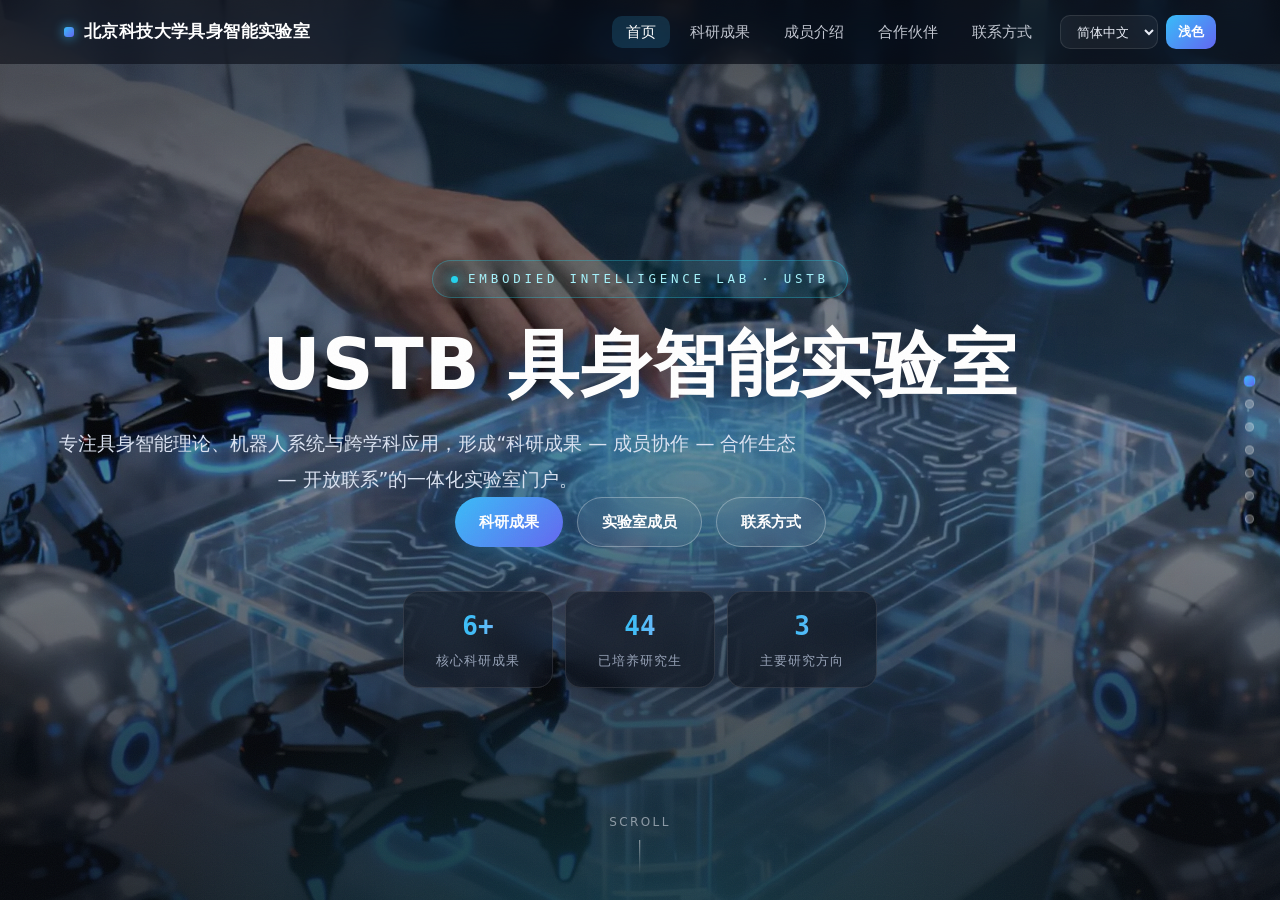
==== commit fe611ca7: "网站全面重构：图片转WebP压缩95%、全新深空玻璃视觉、移动端适配与代码清理 - 82张图片全部转WebP（112MB→5.4MB），同步更新全部引用 - 重写styles.css设计系统：深色玻璃" ====
--- a/index.html
+++ b/index.html
@@ -2,540 +2,34 @@
 <html lang="zh-CN">
 <head>
   <meta charset="UTF-8" />
-  <meta name="viewport" content="width=device-width, initial-scale=1.0, maximum-scale=1.0, minimum-scale=1.0, user-scalable=no" />
-  <meta http-equiv="X-UA-Compatible" content="IE=edge" />
-  <meta name="format-detection" content="telephone=no" />
-  <title>实验室首页</title>
+  <meta name="viewport" content="width=device-width, initial-scale=1.0" />
+  <meta name="description" content="北京科技大学具身智能实验室：具身感知、认知决策与运动规划、人机协作与体验，科研成果与团队合作门户。" />
+  <title>USTB具身智能实验室</title>
   <link rel="stylesheet" href="styles.css" />
-  
   <!-- 预加载首屏关键图片 -->
-  <link rel="preload" as="image" href="pictures/具身智能.jpg" />
-  <link rel="preload" as="image" href="pictures/成员0.png" />
-  
-  <!-- 布局一致性保障脚本 -->
-  <script>
-    // 强制确保布局一致性，防止浏览器自动调整
-    (function() {
-      // 存储原始字体大小映射
-      const originalFontSizes = new Map();
-      let isInitialized = false;
-      
-      // 立即设置基础样式，不等待DOM加载
-      if (document.documentElement) {
-        document.documentElement.style.fontSize = '16px';
-        document.documentElement.style.setProperty('font-size', '16px', 'important');
-        document.documentElement.style.textSizeAdjust = '100%';
-        document.documentElement.style.setProperty('-webkit-text-size-adjust', '100%', 'important');
-        document.documentElement.style.setProperty('-moz-text-size-adjust', '100%', 'important');
-        document.documentElement.style.setProperty('-ms-text-size-adjust', '100%', 'important');
-        document.documentElement.style.setProperty('text-size-adjust', '100%', 'important');
-      }
-      
-      let isEnforcing = false; // 防止递归调用
-      
-      // 字体大小强制函数（简化版，避免性能问题）
-      function enforceFontSize() {
-        // 防止递归调用和无限循环
-        if (isEnforcing) return;
-        isEnforcing = true;
-        
-        try {
-          // 强制设置根字体大小
-          if (document.documentElement) {
-            document.documentElement.style.fontSize = '16px';
-            document.documentElement.style.setProperty('font-size', '16px', 'important');
-            
-            // 禁用浏览器自动字体调整
-            document.documentElement.style.textSizeAdjust = '100%';
-            document.documentElement.style.setProperty('-webkit-text-size-adjust', '100%', 'important');
-            document.documentElement.style.setProperty('-moz-text-size-adjust', '100%', 'important');
-            document.documentElement.style.setProperty('-ms-text-size-adjust', '100%', 'important');
-            document.documentElement.style.setProperty('text-size-adjust', '100%', 'important');
-          }
-          
-          // 强制设置body字体大小
-          if (document.body) {
-            document.body.style.fontSize = '16px';
-            document.body.style.setProperty('font-size', '16px', 'important');
-          }
-        } catch (e) {
-          // 静默处理错误
-        } finally {
-          isEnforcing = false;
-        }
-      }
-      
-      // 初始化函数
-      function initialize() {
-        if (isInitialized) return;
-        isInitialized = true;
-        
-        // DOM加载后执行
-        if (document.readyState === 'loading') {
-          document.addEventListener('DOMContentLoaded', function() {
-            setTimeout(enforceFontSize, 100);
-          });
-        } else {
-          setTimeout(enforceFontSize, 100);
-        }
-        
-        // 页面完全加载后再次执行
-        window.addEventListener('load', function() {
-          setTimeout(enforceFontSize, 200);
-        });
-        
-        // 定期检查并强制设置（防止浏览器动态调整）- 只在DOM准备好后，降低频率
-        // 暂时禁用定期检查，避免性能问题
-        // if (document.body) {
-        //   setTimeout(function() {
-        //     setInterval(enforceFontSize, 5000); // 改为5秒检查一次，减少性能开销
-        //   }, 1000);
-        // }
-      }
-      
-      // 延迟初始化，确保不阻塞页面渲染
-      if (document.readyState === 'loading') {
-        document.addEventListener('DOMContentLoaded', initialize);
-      } else {
-        setTimeout(initialize, 0);
-      }
-      
-      // 使用ResizeObserver监听元素大小变化，防止浏览器自动调整（已禁用，避免性能问题）
-      function setupResizeObserver() {
-        // 暂时禁用，避免性能问题
-        // if (window.ResizeObserver && document.body) {
-        //   try {
-        //     const resizeObserver = new ResizeObserver(function(entries) {
-        //       enforceFontSize();
-        //     });
-        //     resizeObserver.observe(document.body);
-        //     if (document.documentElement) {
-        //       resizeObserver.observe(document.documentElement);
-        //     }
-        //   } catch (e) {
-        //     // 静默处理错误
-        //   }
-        // }
-      }
-      
-      // 检测并抵消浏览器缩放（已禁用，避免性能问题）
-      function checkAndFixZoom() {
-        // 暂时禁用，避免频繁调用 getComputedStyle 导致性能问题
-        // try {
-        //   if (!document.documentElement || !document.body) return;
-        //   
-        //   const baseFontSize = 16;
-        //   const computedStyle = window.getComputedStyle(document.documentElement);
-        //   const actualFontSize = parseFloat(computedStyle.fontSize);
-        //   
-        //   if (isNaN(actualFontSize)) return;
-        //   
-        //   const zoomRatio = actualFontSize / baseFontSize;
-        //   
-        //   // 如果检测到缩放，使用CSS zoom来抵消
-        //   if (Math.abs(zoomRatio - 1) > 0.01) {
-        //     const inverseZoom = 1 / zoomRatio;
-        //     if (document.body) {
-        //       document.body.style.zoom = inverseZoom;
-        //     }
-        //     document.documentElement.style.zoom = inverseZoom;
-        //   } else {
-        //     if (document.body) {
-        //       document.body.style.zoom = '1';
-        //     }
-        //     document.documentElement.style.zoom = '1';
-        //   }
-        // } catch (e) {
-        //   // 静默处理错误
-        // }
-      }
-      
-      // 在初始化时设置监听器
-      function setupListeners() {
-        // 暂时禁用所有监听器，避免性能问题
-        // if (document.body) {
-        //   setTimeout(function() {
-        //     setInterval(checkAndFixZoom, 1000);
-        //     window.addEventListener('resize', checkAndFixZoom);
-        //     setupResizeObserver();
-        //   }, 500);
-        // }
-        
-        // 监听样式变化，防止浏览器自动调整（已禁用，避免无限循环）
-        // MutationObserver 会导致无限循环，暂时禁用
-        // if (document.documentElement) {
-        //   try {
-        //     const observer = new MutationObserver(function(mutations) {
-        //       mutations.forEach(function(mutation) {
-        //         if (mutation.type === 'attributes' && mutation.attributeName === 'style') {
-        //           enforceFontSize();
-        //         }
-        //       });
-        //     });
-        //     
-        //     observer.observe(document.documentElement, {
-        //       attributes: true,
-        //       attributeFilter: ['style']
-        //     });
-        //   } catch (e) {
-        //     // 静默处理错误
-        //   }
-        // }
-      }
-      
-      // 在初始化时设置监听器
-      if (document.readyState === 'loading') {
-        document.addEventListener('DOMContentLoaded', setupListeners);
-      } else {
-        setTimeout(setupListeners, 0);
-      }
-      
-      // 防止用户通过快捷键缩放
-      document.addEventListener('keydown', function(e) {
-        if ((e.ctrlKey || e.metaKey) && (e.key === '+' || e.key === '-' || e.key === '0' || e.key === '=' || e.keyCode === 187 || e.keyCode === 189 || e.keyCode === 48)) {
-          e.preventDefault();
-          e.stopPropagation();
-          return false;
-        }
-      }, true);
-      
-      // 防止鼠标滚轮缩放（改为 passive: false，但只在需要时阻止）
-      document.addEventListener('wheel', function(e) {
-        if (e.ctrlKey || e.metaKey) {
-          e.preventDefault();
-          e.stopPropagation();
-          return false;
-        }
-      }, { passive: false, capture: false });
-      
-      // 防止触摸缩放（移动端，改为 passive: false，但只在需要时阻止）
-      document.addEventListener('touchstart', function(e) {
-        if (e.touches.length > 1) {
-          e.preventDefault();
-        }
-      }, { passive: false });
-      
-      document.addEventListener('touchmove', function(e) {
-        if (e.touches.length > 1) {
-          e.preventDefault();
-        }
-      }, { passive: false });
-      
-      document.addEventListener('touchend', function(e) {
-        if (e.touches.length > 1) {
-          e.preventDefault();
-        }
-      }, { passive: false });
-    })();
-  </script>
-  
-  <!-- 图片加载优化脚本 -->
-  <script>
-    // 预加载关键成员图片（张桃红和邢博文）
-    (function() {
-      const keyImages = ['pictures/成员0.png', 'pictures/成员5.png'];
-      keyImages.forEach(src => {
-        const img = new Image();
-        img.src = src;
-        img.onload = function() {
-          console.log('关键成员图片预加载成功:', src);
-        };
-        img.onerror = function() {
-          console.error('关键成员图片预加载失败:', src);
-        };
-      });
-    })();
-    
-    // 图片懒加载和优化
-    document.addEventListener('DOMContentLoaded', function() {
-      // 确保关键成员（张桃红和邢博文）的图片立即加载（不懒加载）
-      const keyImages = document.querySelectorAll('img[src*="成员0.png"], img[src*="成员5.png"]');
-      keyImages.forEach(img => {
-        img.setAttribute('loading', 'eager');
-        // 强制加载
-        if (!img.complete) {
-          const newImg = new Image();
-          newImg.src = img.src;
-          newImg.onload = function() {
-            img.src = newImg.src;
-          };
-        }
-      });
-      
-      // 为其他图片添加懒加载（如果还没有）
-      const images = document.querySelectorAll('img:not([src*="成员0.png"]):not([src*="成员5.png"]):not([loading])');
-      images.forEach(img => {
-        if (!img.hasAttribute('loading')) {
-          img.setAttribute('loading', 'lazy');
-        }
-        // 添加占位符背景
-        if (!img.style.backgroundColor && !img.closest('.hero-section')) {
-          img.style.backgroundColor = '#f0f0f0';
-        }
-      });
-      
-      // 预加载即将进入视口的图片
-      const imageObserver = new IntersectionObserver((entries, observer) => {
-        entries.forEach(entry => {
-          if (entry.isIntersecting) {
-            const img = entry.target;
-            if (img.dataset.src) {
-              img.src = img.dataset.src;
-              img.removeAttribute('data-src');
-            }
-            observer.unobserve(img);
-          }
-        });
-      }, {
-        rootMargin: '50px' // 提前50px开始加载
-      });
-      
-      // 观察所有图片
-      document.querySelectorAll('img[data-src]').forEach(img => {
-        imageObserver.observe(img);
-      });
-    });
-    
-    // 背景图片预加载
-    function preloadBackgroundImage(url) {
-      const img = new Image();
-      img.src = url;
-    }
-    
-    // 预加载首屏背景图和关键成员图片
-    window.addEventListener('load', function() {
-      preloadBackgroundImage('pictures/具身智能.jpg');
-      preloadBackgroundImage('pictures/成员0.png');
-      preloadBackgroundImage('pictures/成员5.png');
-    });
-  </script>
-  
-  <style>
-    /* 全屏滚动样式 */
-    html, body {
-      margin: 0;
-      padding: 0;
-      overflow: hidden;
-      height: 100%;
-    }
-    
-    #fullpage-wrapper {
-      height: calc(100vh - 64px);
-      overflow-y: scroll;
-      scroll-snap-type: y mandatory;
-      scroll-behavior: smooth;
-      margin-top: 0;
-    }
-    
-    .fp-section {
-      min-height: calc(100vh - 64px);
-      scroll-snap-align: start;
-      scroll-snap-stop: always;
-      position: relative;
-      overflow: visible;
-      display: flex;
-      align-items: center;
-      justify-content: center;
-    }
-    
-    .fp-section .container {
-      width: 100%;
-      max-width: 1400px;
-      padding: 60px 20px;
-    }
-    
-    /* 导航点样式 */
-    .fp-nav {
-      position: fixed;
-      right: 30px;
-      top: 50%;
-      transform: translateY(-50%);
-      z-index: 9999;
-    }
-    
-    .fp-nav ul {
-      list-style: none;
-      padding: 0;
-      margin: 0;
-      display: flex;
-      flex-direction: column;
-      gap: 16px;
-    }
-    
-    .fp-nav li {
-      position: relative;
-    }
-    
-    .fp-nav a {
-      display: block;
-      width: 14px;
-      height: 14px;
-      border-radius: 50%;
-      background: rgba(255,255,255,0.5);
-      border: 2px solid rgba(102,126,234,0.8);
-      transition: all 0.3s;
-      cursor: pointer;
-      position: relative;
-    }
-    
-    .fp-nav a:hover,
-    .fp-nav a.active {
-      background: linear-gradient(135deg, #667eea 0%, #764ba2 100%);
-      transform: scale(1.4);
-      box-shadow: 0 0 20px rgba(102,126,234,0.6);
-    }
-    
-    .fp-nav .fp-tooltip {
-      position: absolute;
-      right: 32px;
-      top: 50%;
-      transform: translateY(-50%);
-      background: rgba(0,0,0,0.85);
-      color: white;
-      padding: 8px 16px;
-      border-radius: 8px;
-      font-size: 13px;
-      font-weight: 600;
-      white-space: nowrap;
-      opacity: 0;
-      pointer-events: none;
-      transition: all 0.3s;
-    }
-    
-    .fp-nav li:hover .fp-tooltip {
-      opacity: 1;
-      transform: translateY(-50%) translateX(-8px);
-    }
-    
-    /* Hero sections 特殊样式 */
-    .hero-section {
-      background-size: cover;
-      background-position: center;
-      background-attachment: fixed;
-    }
-    
-    .fp-overlay {
-      position: absolute;
-      top: 0;
-      left: 0;
-      right: 0;
-      bottom: 0;
-      background: linear-gradient(135deg, rgba(0,0,0,0.5) 0%, rgba(0,0,0,0.3) 100%);
-    }
-    
-    .fp-label {
-      position: relative;
-      z-index: 10;
-      text-align: center;
-      color: white;
-    }
-    
-    .fp-label h2 {
-      font-size: 72px;
-      font-weight: 900;
-      margin-bottom: 24px;
-      text-shadow: 0 4px 20px rgba(0,0,0,0.6);
-      letter-spacing: -1px;
-    }
-    
-    .fp-label p {
-      font-size: 28px;
-      font-weight: 500;
-      opacity: 0.95;
-      text-shadow: 0 2px 10px rgba(0,0,0,0.5);
-    }
-    
-    /* 案例区全屏适配 */
-    #cases-section {
-      background: linear-gradient(135deg, #eff6ff 0%, #dbeafe 50%, #f0f9ff 100%);
-    }
-    
-    /* 成员区全屏适配 */
-    #members-section {
-      background: linear-gradient(135deg, #f0f9ff 0%, #e0f2fe 100%);
-    }
-    
-    /* 合作伙伴区全屏适配 */
-    #partners-section {
-      background: linear-gradient(135deg, #fef3c7 0%, #fde68a 50%, #fef3c7 100%);
-    }
-    
-    /* Footer 适配 */
-    .footer-section {
-      background: linear-gradient(135deg, #1f2937 0%, #374151 100%);
-      color: white;
-    }
-    
-    /* 响应式调整 */
-    @media (max-width: 768px) {
-      .fp-nav {
-        right: 15px;
-      }
-      
-      .fp-nav a {
-        width: 10px;
-        height: 10px;
-      }
-      
-      .fp-section .container {
-        padding: 40px 15px;
-      }
-      
-      .fp-label h2 {
-        font-size: 48px;
-      }
-      
-      .fp-label p {
-        font-size: 20px;
-      }
-    }
-    
-    /* 成员滚动条样式 */
-    .members-scroll::-webkit-scrollbar {
-      height: 12px;
-    }
-    
-    .members-scroll::-webkit-scrollbar-track {
-      background: rgba(96,165,250,0.1);
-      border-radius: 10px;
-      margin: 0 20px;
-    }
-    
-    .members-scroll::-webkit-scrollbar-thumb {
-      background: linear-gradient(135deg, #3b82f6 0%, #2563eb 100%);
-      border-radius: 10px;
-      border: 2px solid rgba(255,255,255,0.3);
-    }
-    
-    .members-scroll::-webkit-scrollbar-thumb:hover {
-      background: linear-gradient(135deg, #2563eb 0%, #1d4ed8 100%);
-    }
-    
-    /* Pulse 动画 */
-    @keyframes pulse {
-      0%, 100% { transform: scale(1); }
-      50% { transform: scale(1.1); }
-    }
-    
-  </style>
+  <link rel="preload" as="image" href="pictures/具身智能.webp" />
 </head>
-<body class="theme-huaqin">
-  <header class="site-header theme-huaqin" style="position: relative; width: 100%; z-index: 10000;">
+<body class="theme-huaqin grain">
+
+  <!-- 全站氛围光斑 -->
+  <div class="aurora" aria-hidden="true"><i></i><i></i><i></i></div>
+
+  <header class="site-header theme-huaqin">
     <div class="container">
       <a class="logo" href="index.html" data-i18n="nav.brand">USTB具身智能实验室</a>
       <nav class="nav" id="mainNav">
-        <button class="nav-toggle" aria-label="toggle menu" onclick="document.getElementById('mainNav').dataset.open = document.getElementById('mainNav').dataset.open === 'true' ? 'false' : 'true'">
+        <button class="nav-toggle" aria-label="打开菜单" aria-expanded="false">
           <span></span><span></span><span></span>
         </button>
         <ul class="nav-list">
-          <li><a href="index.html" data-i18n="nav.home">首页</a></li>
+          <li><a href="index.html" class="active" data-i18n="nav.home">首页</a></li>
           <li><a href="cases.html" data-i18n="cases_title">科研成果</a></li>
           <li><a href="members.html" data-i18n="members_title">成员介绍</a></li>
           <li><a href="partners.html" data-i18n="partners_title">合作伙伴</a></li>
           <li><a href="#contact" data-i18n="nav.contact">联系方式</a></li>
         </ul>
         <div class="tools">
-          <select id="langSwitcher" aria-label="language">
+          <select id="langSwitcher" aria-label="语言切换">
             <option value="zh-CN">简体中文</option>
             <option value="zh-HK">繁體中文</option>
             <option value="en">English</option>
@@ -547,329 +41,218 @@
   </header>
 
   <!-- 全屏滚动容器 -->
-  <div id="fullpage-wrapper">
-    
-    <!-- Hero Section：具身智能实验室 -->
-    <section class="fp-section hero-section" id="hero" data-anchor="hero" style="background-image:url('pictures/具身智能.jpg'); background-size: cover; background-position: center; background-attachment: fixed; margin-top: 0;">
-      <div class="fp-overlay" style="background: linear-gradient(135deg, rgba(15,23,42,0.9) 0%, rgba(7,89,133,0.6) 100%);"></div>
-      <div class="fp-label" style="max-width: 860px; margin: 0 auto;">
-        <h1 style="font-size: 60px; margin-bottom: 16px;">USTB 具身智能实验室</h1>
-        <p style="font-size: 22px; margin-bottom: 32px;">专注具身智能理论、机器人系统与跨学科应用，形成"科研成果-成员协作-合作生态-开放联系"的一体化实验室门户</p>
-        <div style="display: flex; flex-wrap: wrap; justify-content: center; gap: 16px;">
-          <a href="#cases-section" style="display: inline-flex; align-items: center; gap: 8px; padding: 14px 32px; border-radius: 40px; background: rgba(255,255,255,0.15); color: white; text-decoration: none; font-weight: 700;">🔎 科研成果</a>
-          <a href="#members-section" style="display: inline-flex; align-items: center; gap: 8px; padding: 14px 32px; border-radius: 40px; background: rgba(255,255,255,0.15); color: white; text-decoration: none; font-weight: 700;">👥 实验室成员</a>
-          <a href="#contact" style="display: inline-flex; align-items: center; gap: 8px; padding: 14px 32px; border-radius: 40px; background: rgba(255,255,255,0.15); color: white; text-decoration: none; font-weight: 700;">📬 联系方式</a>
-        </div>
-      </div>
-    </section>
-
-    <!-- 研究方向速览 -->
-    <section class="fp-section" id="focus-section" data-anchor="focus" style="background: linear-gradient(135deg, #eef2ff 0%, #e0f2fe 45%, #ecfccb 100%);">
-      <div class="container" style="padding: 120px 20px 60px;">
-        <div style="text-align: center; margin-bottom: 40px;">
-          <div style="display: inline-block; background: linear-gradient(135deg, #2563eb 0%, #7c3aed 100%); color: white; padding: 8px 24px; border-radius: 24px; font-weight: 700;">研究方向</div>
-          <h2 style="font-size: 40px; color: #0f172a; margin: 16px 0 12px;">具身智能三大支柱</h2>
-          <p style="max-width: 900px; margin: 0 auto; color: #334155; font-size: 18px; line-height: 1.9;">
-            团队以“感知-认知-协作”闭环为核心：具身感知负责在复杂环境中捕获细粒度体感与视觉信息；
-            认知决策与运动规划将多模态数据、SLAM 与控制算法融合成可解释的动作策略；
-            人机协作与体验则面向医疗、工业和公共服务等场景，将算法落地为安全、可信的交互系统。
-            三者协同支撑科研成果、行业合作与开源生态，形成北京科技大学具身智能实验室的技术底盘。
-          </p>
-        </div>
-        <div style="display: grid; grid-template-columns: repeat(auto-fit,minmax(260px,1fr)); gap: 24px;">
-          <div style="background: white; padding: 28px; border-radius: 20px; box-shadow: 0 15px 40px rgba(37,99,235,0.12);">
-            <h3 style="margin: 0 0 8px; color: #1d4ed8;">具身感知</h3>
-            <p style="margin: 0; color: #475569; line-height: 1.8;">
-              构建多模态视觉 / 触觉 / 语音融合传感体系，引入光场重建、事件相机与高精度 IMU，
-              让智能体获得纳米级表面感知、语义级场景理解与复杂人机语义对话能力。
-              相关技术已支撑粗糙度检测、缺陷识别与移动辅助等核心案例。
-            </p>
-          </div>
-          <div style="background: white; padding: 28px; border-radius: 20px; box-shadow: 0 15px 40px rgba(5,150,105,0.12);">
-            <h3 style="margin: 0 0 8px; color: #047857;">认知决策与运动规划</h3>
-            <p style="margin: 0; color: #475569; line-height: 1.8;">
-              研究具身世界模型、决策闭环与 SLAM 导航，融合大规模预训练、强化学习与可解释控制，
-              具备自适应路径规划、语义避障、协作操作等能力，可根据场景自动切换运动模式并保证安全冗余。
-            </p>
-          </div>
-          <div style="background: white; padding: 28px; border-radius: 20px; box-shadow: 0 15px 40px rgba(124,58,237,0.12);">
-            <h3 style="margin: 0 0 8px; color: #7c3aed;">人机协作与体验</h3>
-            <p style="margin: 0; color: #475569; line-height: 1.8;">
-              针对医疗康复、工业协作、公共服务等场景设计情感化交互与协同机制，
-              通过语音 / 手势 / 眼动等多通道输入实现自然对话、权限管控及多设备协同，
-              并结合用户研究与安全评估确保“可用、可信、有温度”的体验。
-            </p>
-          </div>
-        </div>
-      </div>
-    </section>
-
-    <!-- 案例展示区 -->
-    <section class="fp-section" id="cases-section" data-anchor="cases" style="padding-top: 20px;">
-      <div class="container" style="padding: 0px 20px 40px;">
-        <h2 class="section-title" data-i18n="cases_title" style="text-align: center; margin-bottom: 10px; font-size: 32px; color: #1e40af;">科研成果</h2>
-        <p style="text-align: center; color: #60a5fa; font-size: 11px; margin-bottom: 20px; max-width: 700px; margin-left: auto; margin-right: auto; line-height: 1.6;">精选项目落地与研究成果展示，体现技术可靠性与应用价值</p>
-
-        <div style="display: grid; grid-template-columns: repeat(3, 1fr); gap: 24px; max-width: 1400px; margin: 0 auto;">
-          
-          <!-- 案例1: 粗糙度检测系统 -->
-          <a href="cases.html#case1" style="text-decoration: none; background: white; padding: 24px; border-radius: 16px; box-shadow: 0 4px 16px rgba(59,130,246,0.1); transition: all 0.3s; display: block; cursor: pointer;" onmouseover="this.style.transform='translateY(-2px)'; this.style.boxShadow='0 6px 20px rgba(59,130,246,0.18)'" onmouseout="this.style.transform='translateY(0)'; this.style.boxShadow='0 4px 16px rgba(59,130,246,0.1)'">
-            <div style="display: inline-block; background: linear-gradient(135deg, #3b82f6 0%, #2563eb 100%); color: white; padding: 6px 16px; border-radius: 14px; font-size: 11px; font-weight: 700; margin-bottom: 12px;">
-              科研成果 1
-            </div>
-            <h3 style="font-size: 11px; color: #1e40af; margin-bottom: 12px; font-weight: 700;">基于视觉的粗糙度在线智能检测系统</h3>
-            <p style="color: #60a5fa; font-size: 11px; line-height: 1.6; margin-bottom: 12px;">纳米级粗糙度原位在线智能检测，实现工业生产中表面质量的实时监控与精准测量</p>
-            <div style="display: flex; gap: 8px; flex-wrap: wrap; margin-bottom: 12px;">
-              <span style="background: #dbeafe; color: #1e40af; padding: 6px 12px; border-radius: 8px; font-size: 11px; font-weight: 600;">🔬 纳米级精度</span>
-              <span style="background: #dbeafe; color: #1e40af; padding: 6px 12px; border-radius: 8px; font-size: 11px; font-weight: 600;">⚡ 实时检测</span>
-              <span style="background: #dbeafe; color: #1e40af; padding: 6px 12px; border-radius: 8px; font-size: 11px; font-weight: 600;">🧠 AI分析</span>
-            </div>
-            <div style="border-top: 1px solid #dbeafe; padding-top: 12px;">
-              <div style="font-size: 11px; color: #3b82f6; margin-bottom: 6px;"><strong>技术亮点：</strong></div>
-              <ul style="margin: 0; padding-left: 20px; color: #60a5fa; font-size: 11px; line-height: 1.6;">
-                <li>纳米级高精度测量</li>
-                <li>快速实时检测</li>
-                <li>高准确率</li>
-              </ul>
-            </div>
-          </a>
-          
-          <!-- 案例2: 缺陷检测 -->
-          <a href="cases.html#case2" style="text-decoration: none; background: white; padding: 24px; border-radius: 16px; box-shadow: 0 4px 16px rgba(124,58,237,0.1); transition: all 0.3s; display: block; cursor: pointer;" onmouseover="this.style.transform='translateY(-2px)'; this.style.boxShadow='0 6px 20px rgba(124,58,237,0.18)'" onmouseout="this.style.transform='translateY(0)'; this.style.boxShadow='0 4px 16px rgba(124,58,237,0.1)'">
-            <div style="display: inline-block; background: linear-gradient(135deg, #7c3aed 0%, #6d28d9 100%); color: white; padding: 6px 16px; border-radius: 14px; font-size: 11px; font-weight: 700; margin-bottom: 12px;">
-              科研成果 2
-            </div>
-            <h3 style="font-size: 11px; color: #7c3aed; margin-bottom: 12px; font-weight: 700;">基于视觉的缺陷智能检测</h3>
-            <p style="color: #a78bfa; font-size: 11px; line-height: 1.6; margin-bottom: 12px;">多通道、多尺度、多特征融合的AI模型，实现复杂工业场景下的高精度缺陷检测</p>
-            <div style="display: flex; gap: 8px; flex-wrap: wrap; margin-bottom: 12px;">
-              <span style="background: #f3e8ff; color: #7c3aed; padding: 6px 12px; border-radius: 8px; font-size: 11px; font-weight: 600;">🔍 多通道融合</span>
-              <span style="background: #f3e8ff; color: #7c3aed; padding: 6px 12px; border-radius: 8px; font-size: 11px; font-weight: 600;">📏 多尺度</span>
-              <span style="background: #f3e8ff; color: #7c3aed; padding: 6px 12px; border-radius: 8px; font-size: 11px; font-weight: 600;">🧩 特征融合</span>
-            </div>
-            <div style="border-top: 1px solid #f3e8ff; padding-top: 12px;">
-              <div style="font-size: 11px; color: #7c3aed; margin-bottom: 6px;"><strong>技术亮点：</strong></div>
-              <ul style="margin: 0; padding-left: 20px; color: #a78bfa; font-size: 11px; line-height: 1.6;">
-                <li>融合全局与局部特征</li>
-                <li>快速检测</li>
-                <li>高准确率</li>
-              </ul>
-            </div>
-          </a>
-    
-          <!-- 案例3: 分拣系统 -->
-          <a href="cases.html#case3" style="text-decoration: none; background: white; padding: 24px; border-radius: 16px; box-shadow: 0 4px 16px rgba(5,150,105,0.1); transition: all 0.3s; display: block; cursor: pointer;" onmouseover="this.style.transform='translateY(-2px)'; this.style.boxShadow='0 6px 20px rgba(5,150,105,0.18)'" onmouseout="this.style.transform='translateY(0)'; this.style.boxShadow='0 4px 16px rgba(5,150,105,0.1)'">
-            <div style="display: inline-block; background: linear-gradient(135deg, #10b981 0%, #059669 100%); color: white; padding: 6px 16px; border-radius: 14px; font-size: 11px; font-weight: 700; margin-bottom: 12px;">
-              科研成果 3
-            </div>
-            <h3 style="font-size: 11px; color: #065f46; margin-bottom: 12px; font-weight: 700;">基于机器视觉的分拣系统</h3>
-            <p style="color: #059669; font-size: 11px; line-height: 1.6; margin-bottom: 12px;">基于深度学习的目标检测算法与混合特征提取网络（HFE-Net），实现高效精准的自动化分拣</p>
-            <div style="display: flex; gap: 8px; flex-wrap: wrap; margin-bottom: 12px;">
-              <span style="background: #d1fae5; color: #065f46; padding: 6px 12px; border-radius: 8px; font-size: 11px; font-weight: 600;">⚡ 高速</span>
-              <span style="background: #d1fae5; color: #065f46; padding: 6px 12px; border-radius: 8px; font-size: 11px; font-weight: 600;">🎯 精准</span>
-              <span style="background: #d1fae5; color: #065f46; padding: 6px 12px; border-radius: 8px; font-size: 11px; font-weight: 600;">💰 降本增效</span>
-            </div>
-            <div style="border-top: 1px solid #d1fae5; padding-top: 12px;">
-              <div style="font-size: 11px; color: #10b981; margin-bottom: 6px;"><strong>应用优势：</strong></div>
-              <ul style="margin: 0; padding-left: 20px; color: #059669; font-size: 11px; line-height: 1.6;">
-                <li>高帧率处理</li>
-                <li>高识别准确率</li>
-                <li>ROI周期短</li>
-              </ul>
-            </div>
-          </a>
-
-          <!-- 案例4: 智能导航轮椅 -->
-          <a href="cases.html#case4" style="text-decoration: none; background: white; padding: 24px; border-radius: 16px; box-shadow: 0 4px 16px rgba(59,130,246,0.1); transition: all 0.3s; display: block; cursor: pointer;" onmouseover="this.style.transform='translateY(-2px)'; this.style.boxShadow='0 6px 20px rgba(59,130,246,0.18)'" onmouseout="this.style.transform='translateY(0)'; this.style.boxShadow='0 4px 16px rgba(59,130,246,0.1)'">
-            <div style="display: inline-block; background: linear-gradient(135deg, #3b82f6 0%, #2563eb 100%); color: white; padding: 6px 16px; border-radius: 14px; font-size: 11px; font-weight: 700; margin-bottom: 12px;">
-              科研成果 4
-            </div>
-            <h3 style="font-size: 11px; color: #1e40af; margin-bottom: 12px; font-weight: 700;">具身智能 - 智能导航轮椅</h3>
-            <p style="color: #60a5fa; font-size: 11px; line-height: 1.6; margin-bottom: 12px;">融合视觉深度学习、智能导航、语音交互等前沿技术，为行动不便人士提供安全、智能、有温度的出行解决方案</p>
-            <div style="display: flex; gap: 8px; flex-wrap: wrap; margin-bottom: 12px;">
-              <span style="background: #dbeafe; color: #1e40af; padding: 6px 12px; border-radius: 8px; font-size: 11px; font-weight: 600;">🎯 智能导航</span>
-              <span style="background: #dbeafe; color: #1e40af; padding: 6px 12px; border-radius: 8px; font-size: 11px; font-weight: 600;">🏃 自动跟随</span>
-              <span style="background: #dbeafe; color: #1e40af; padding: 6px 12px; border-radius: 8px; font-size: 11px; font-weight: 600;">🎙️ 语音交互</span>
-              <span style="background: #dbeafe; color: #1e40af; padding: 6px 12px; border-radius: 8px; font-size: 11px; font-weight: 600;">🛡️ 自动避障</span>
-            </div>
-            <div style="border-top: 1px solid #dbeafe; padding-top: 12px;">
-              <div style="font-size: 11px; color: #3b82f6; margin-bottom: 6px;"><strong>应用成效：</strong></div>
-              <ul style="margin: 0; padding-left: 20px; color: #60a5fa; font-size: 11px; line-height: 1.6;">
-                <li>高避障成功率</li>
-                <li>室内外自主导航</li>
-                <li>高语音识别准确率</li>
-              </ul>
-            </div>
-          </a>
-
-          <!-- 案例5: 磨粒智能检测 -->
-          <a href="cases.html#case5" style="text-decoration: none; background: white; padding: 24px; border-radius: 16px; box-shadow: 0 4px 16px rgba(245,158,11,0.1); transition: all 0.3s; display: block; cursor: pointer;" onmouseover="this.style.transform='translateY(-2px)'; this.style.boxShadow='0 6px 20px rgba(245,158,11,0.18)'" onmouseout="this.style.transform='translateY(0)'; this.style.boxShadow='0 4px 16px rgba(245,158,11,0.1)'">
-            <div style="display: inline-block; background: linear-gradient(135deg, #f59e0b 0%, #d97706 100%); color: white; padding: 6px 16px; border-radius: 14px; font-size: 11px; font-weight: 700; margin-bottom: 12px;">
-              科研成果 5
-            </div>
-            <h3 style="font-size: 11px; color: #92400e; margin-bottom: 12px; font-weight: 700;">航空发动机油液磨粒智能检测与分析仪</h3>
-            <p style="color: #b45309; font-size: 11px; line-height: 1.6; margin-bottom: 12px;">基于视觉的磨粒智能检测，实现油液磨粒的自动识别与分析</p>
-            <div style="display: flex; gap: 8px; flex-wrap: wrap; margin-bottom: 12px;">
-              <span style="background: #fef3c7; color: #92400e; padding: 6px 12px; border-radius: 8px; font-size: 11px; font-weight: 600;">🔍 智能检测</span>
-              <span style="background: #fef3c7; color: #92400e; padding: 6px 12px; border-radius: 8px; font-size: 11px; font-weight: 600;">📊 磨粒分析</span>
-              <span style="background: #fef3c7; color: #92400e; padding: 6px 12px; border-radius: 8px; font-size: 11px; font-weight: 600;">⚙️ 故障诊断</span>
-            </div>
-            <div style="border-top: 1px solid #fef3c7; padding-top: 12px;">
-              <div style="font-size: 11px; color: #f59e0b; margin-bottom: 6px;"><strong>核心功能：</strong></div>
-              <ul style="margin: 0; padding-left: 20px; color: #b45309; font-size: 11px; line-height: 1.6;">
-                <li>磨粒自动识别与分类</li>
-                <li>深度学习算法分析</li>
-                <li>ISO洁净度标准评估</li>
-              </ul>
-            </div>
-          </a>
-
-          <!-- 案例6: 定制轮式具身智能大脑 -->
-          <a href="cases.html#case6" style="text-decoration: none; background: white; padding: 24px; border-radius: 16px; box-shadow: 0 4px 16px rgba(59,130,246,0.1); transition: all 0.3s; display: block; cursor: pointer;" onmouseover="this.style.transform='translateY(-2px)'; this.style.boxShadow='0 6px 20px rgba(59,130,246,0.18)'" onmouseout="this.style.transform='translateY(0)'; this.style.boxShadow='0 4px 16px rgba(59,130,246,0.1)'">
-            <div style="display: inline-block; background: linear-gradient(135deg, #0ea5e9 0%, #0284c7 100%); color: white; padding: 6px 16px; border-radius: 14px; font-size: 11px; font-weight: 700; margin-bottom: 12px;">
-              科研成果 6
-            </div>
-            <h3 style="font-size: 11px; color: #0369a1; margin-bottom: 12px; font-weight: 700;">定制---轮式具身智能大脑</h3>
-            <p style="color: #0ea5e9; font-size: 11px; line-height: 1.6; margin-bottom: 12px;">自动驾驶轮式机器人-智能大脑定制，适配智能婴儿车、智能物流车</p>
-            <div style="display: flex; gap: 8px; flex-wrap: wrap; margin-bottom: 12px;">
-              <span style="background: #e0f2fe; color: #0369a1; padding: 6px 12px; border-radius: 8px; font-size: 11px; font-weight: 600;">🚀 一键漫游</span>
-              <span style="background: #e0f2fe; color: #0369a1; padding: 6px 12px; border-radius: 8px; font-size: 11px; font-weight: 600;">🏃 跟随</span>
-              <span style="background: #e0f2fe; color: #0369a1; padding: 6px 12px; border-radius: 8px; font-size: 11px; font-weight: 600;">🗺️ 导航</span>
-            </div>
-            <div style="border-top: 1px solid #e0f2fe; padding-top: 12px;">
-              <div style="font-size: 11px; color: #0ea5e9; margin-bottom: 6px;"><strong>技术亮点：</strong></div>
-              <ul style="margin: 0; padding-left: 20px; color: #0284c7; font-size: 11px; line-height: 1.6;">
-                <li>基于视觉智能检测的自动避障</li>
-                <li>基于GPS和SLAM的室内外自主导航</li>
-                <li>基于大模型的语音智能交互、陪伴</li>
-              </ul>
-            </div>
-          </a>
-
-        </div>
-
-    </div>
-  </section>
-
-    <!-- 团队成员区 -->
+  <div id="fullpage-wrapper" class="fp-page">
+
+    <!-- Hero -->
+    <section class="fp-section hero-fp" id="hero" data-anchor="hero" style="background-image:url('pictures/具身智能.webp');">
+      <div class="fp-overlay"></div>
+      <div class="fp-label container">
+        <div class="hero-kicker">Embodied Intelligence Lab · USTB</div>
+        <h1 class="hero-title">USTB 具身智能实验室</h1>
+        <p class="hero-desc">专注具身智能理论、机器人系统与跨学科应用，形成“科研成果 — 成员协作 — 合作生态 — 开放联系”的一体化实验室门户。</p>
+        <div class="hero-cta">
+          <a class="btn btn-primary" href="#cases-section">科研成果</a>
+          <a class="btn btn-ghost" href="#members-section">实验室成员</a>
+          <a class="btn btn-ghost" href="#contact">联系方式</a>
+        </div>
+        <div class="hero-stats">
+          <div class="stat"><b>6+</b><span>核心科研成果</span></div>
+          <div class="stat"><b>44</b><span>已培养研究生</span></div>
+          <div class="stat"><b>3</b><span>主要研究方向</span></div>
+        </div>
+      </div>
+      <div class="scroll-hint">Scroll</div>
+    </section>
+
+    <!-- 研究方向 -->
+    <section class="fp-section" id="focus-section" data-anchor="focus">
+      <div class="container" style="text-align:center;">
+        <div class="eyebrow">Research Focus · 研究方向</div>
+        <h2 class="section-title" style="margin-top:18px;">具身智能三大支柱</h2>
+        <p class="section-sub">
+          团队以“感知 — 认知 — 协作”闭环为核心：具身感知负责在复杂环境中捕获细粒度体感与视觉信息；
+          认知决策与运动规划将多模态数据、SLAM 与控制算法融合成可解释的动作策略；
+          人机协作与体验则面向医疗、工业和公共服务等场景，将算法落地为安全、可信的交互系统。
+        </p>
+        <div class="pillar-grid">
+          <div class="card pillar cyan reveal">
+            <div class="p-ico">📡</div>
+            <h3>具身感知</h3>
+            <p>构建多模态视觉 / 触觉 / 语音融合传感体系，引入光场重建、事件相机与高精度 IMU，让智能体获得纳米级表面感知、语义级场景理解与复杂人机语义对话能力，支撑粗糙度检测、缺陷识别与移动辅助等核心案例。</p>
+          </div>
+          <div class="card pillar violet reveal" style="--d:.12s">
+            <div class="p-ico">🧭</div>
+            <h3>认知决策与运动规划</h3>
+            <p>研究具身世界模型、决策闭环与 SLAM 导航，融合大规模预训练、强化学习与可解释控制，具备自适应路径规划、语义避障、协作操作等能力，可根据场景自动切换运动模式并保证安全冗余。</p>
+          </div>
+          <div class="card pillar green reveal" style="--d:.24s">
+            <div class="p-ico">🤝</div>
+            <h3>人机协作与体验</h3>
+            <p>针对医疗康复、工业协作、公共服务等场景设计情感化交互与协同机制，通过语音 / 手势 / 眼动等多通道输入实现自然对话、权限管控及多设备协同，确保“可用、可信、有温度”的体验。</p>
+          </div>
+        </div>
+      </div>
+    </section>
+
+    <!-- 科研成果 -->
+    <section class="fp-section" id="cases-section" data-anchor="cases">
+      <div class="container" style="text-align:center;">
+        <div class="eyebrow">Showcase · 成果展示</div>
+        <h2 class="section-title" data-i18n="cases_title" style="margin-top:18px;">科研成果</h2>
+        <p class="section-sub">精选项目落地与研究成果展示，体现技术可靠性与应用价值</p>
+
+        <div class="case-grid">
+          <a href="cases.html#case1" class="case-card t-blue reveal">
+            <span class="case-tag">科研成果 1</span>
+            <h3>基于视觉的粗糙度在线智能检测系统</h3>
+            <p class="case-desc">纳米级粗糙度原位在线智能检测，实现工业生产中表面质量的实时监控与精准测量</p>
+            <div class="chips"><span>纳米级精度</span><span>实时检测</span><span>AI 分析</span></div>
+            <div class="case-more"><b>技术亮点</b><ul><li>纳米级高精度测量</li><li>快速实时检测</li><li>高准确率</li></ul></div>
+          </a>
+
+          <a href="cases.html#case2" class="case-card t-violet reveal" style="--d:.08s">
+            <span class="case-tag">科研成果 2</span>
+            <h3>基于视觉的缺陷智能检测</h3>
+            <p class="case-desc">多通道、多尺度、多特征融合的 AI 模型，实现复杂工业场景下的高精度缺陷检测</p>
+            <div class="chips"><span>多通道融合</span><span>多尺度</span><span>特征融合</span></div>
+            <div class="case-more"><b>技术亮点</b><ul><li>融合全局与局部特征</li><li>快速检测</li><li>高准确率</li></ul></div>
+          </a>
+
+          <a href="cases.html#case3" class="case-card t-green reveal" style="--d:.16s">
+            <span class="case-tag">科研成果 3</span>
+            <h3>基于机器视觉的分拣系统</h3>
+            <p class="case-desc">基于深度学习的目标检测算法与混合特征提取网络（HFE-Net），实现高效精准的自动化分拣</p>
+            <div class="chips"><span>高速</span><span>精准</span><span>降本增效</span></div>
+            <div class="case-more"><b>应用优势</b><ul><li>高帧率处理</li><li>高识别准确率</li><li>ROI 周期短</li></ul></div>
+          </a>
+
+          <a href="cases.html#case4" class="case-card t-blue reveal">
+            <span class="case-tag">科研成果 4</span>
+            <h3>具身智能 · 智能导航轮椅</h3>
+            <p class="case-desc">融合视觉深度学习、智能导航、语音交互等前沿技术，为行动不便人士提供安全、智能、有温度的出行解决方案</p>
+            <div class="chips"><span>智能导航</span><span>自动跟随</span><span>语音交互</span><span>自动避障</span></div>
+            <div class="case-more"><b>应用成效</b><ul><li>高避障成功率</li><li>室内外自主导航</li><li>高语音识别准确率</li></ul></div>
+          </a>
+
+          <a href="cases.html#case5" class="case-card t-gold reveal" style="--d:.08s">
+            <span class="case-tag">科研成果 5</span>
+            <h3>航空发动机油液磨粒智能检测与分析仪</h3>
+            <p class="case-desc">基于视觉的磨粒智能检测，实现油液磨粒的自动识别与分析</p>
+            <div class="chips"><span>智能检测</span><span>磨粒分析</span><span>故障诊断</span></div>
+            <div class="case-more"><b>核心功能</b><ul><li>磨粒自动识别与分类</li><li>深度学习算法分析</li><li>ISO 洁净度标准评估</li></ul></div>
+          </a>
+
+          <a href="cases.html#case6" class="case-card t-sky reveal" style="--d:.16s">
+            <span class="case-tag">科研成果 6</span>
+            <h3>定制 · 轮式具身智能大脑</h3>
+            <p class="case-desc">自动驾驶轮式机器人智能大脑定制，适配智能婴儿车、智能物流车</p>
+            <div class="chips"><span>一键漫游</span><span>跟随</span><span>导航</span></div>
+            <div class="case-more"><b>技术亮点</b><ul><li>基于视觉智能检测的自动避障</li><li>基于 GPS 和 SLAM 的室内外自主导航</li><li>基于大模型的语音智能交互与陪伴</li></ul></div>
+          </a>
+        </div>
+      </div>
+    </section>
+
+    <!-- 团队成员 -->
     <section class="fp-section" id="members-section" data-anchor="members">
-    <div class="container" style="padding: 42px 24px 36px; max-height: 100%; overflow-y: auto;">
-      <div style="text-align: center; margin-bottom: 38px;">
-          <h2 class="section-title" data-i18n="members_title" style="font-size: 43px; color: #1e40af; margin-bottom: 14px;">团队成员</h2>
-          <p style="color: #60a5fa; font-size: 19px; max-width: 780px; margin: 0 auto; line-height: 1.5;">汇聚顶尖人才，推动具身智能与机器人技术创新</p>
-          <p style="color: #3b82f6; font-size: 17px; margin-top: 8px; font-weight: 600;">已培养研究生44人</p>
-      </div>
-      
-        <div class="members-scroll" style="display: flex; gap: 24px; overflow-x: auto; padding: 19px 0; scroll-behavior: smooth; max-width: 1920px; margin: 0 auto;">
-        <!-- 成员卡片将通过 dynamic-content-loader.js 动态加载 -->
-        
-        <!-- 张桃红 - 教授 -->
-          <article class="card" onclick="window.location.href='member-profile.html?id=zhangtaohong'" style="min-width: 360px; min-height: 408px; background: linear-gradient(135deg, #fef3c7 0%, #fde68a 100%); border: 4px solid #f59e0b; padding: 22px; position: relative; flex-shrink: 0; cursor: pointer; transition: transform 0.3s;" onmouseover="this.style.transform='translateY(-6px)'" onmouseout="this.style.transform='translateY(0)'">
-          <div style="position: absolute; top: 14px; right: 14px; background: linear-gradient(135deg, #dc2626 0%, #991b1b 100%); color: white; padding: 7px 17px; border-radius: 19px; font-size: 13px; font-weight: 700; z-index: 2; box-shadow: 0 5px 14px rgba(220,38,38,0.4);">
-            👨‍🏫 教授
-          </div>
-            <div class="card-media" style="height: 240px; margin-bottom: 17px;"><img src="pictures/成员0.png" alt="张桃红" loading="eager" style="background: #f59e0b; width: 100%; height: 100%; object-fit: cover; border-radius: 14px;"></div>
-            <h3 style="color: #92400e; font-weight: 700; font-size: 22px; margin-bottom: 7px; text-align: center; margin-top: 42px;">张桃红</h3>
-            <p style="color: #78350f; font-size: 17px; text-align: center;"></p>
-        </article>
-        
-        <!-- 俞纯林 - 博士 -->
-          <article class="card" style="min-width: 360px; min-height: 408px; background: linear-gradient(135deg, #eff6ff 0%, #dbeafe 100%); border: 2px solid #93c5fd; padding: 22px; position: relative; flex-shrink: 0; transition: transform 0.3s;" onmouseover="this.style.transform='translateY(-6px)'" onmouseout="this.style.transform='translateY(0)'">
-          <div style="position: absolute; top: 14px; right: 14px; background: linear-gradient(135deg, #3b82f6 0%, #2563eb 100%); color: white; padding: 7px 17px; border-radius: 19px; font-size: 13px; font-weight: 700; z-index: 2;">
-            🎓 博士
-          </div>
-            <div class="card-media" style="height: 240px; margin-bottom: 17px;"><img src="pictures/成员1.png" alt="俞纯林" loading="lazy" style="background: #3b82f6; width: 100%; height: 100%; object-fit: cover; border-radius: 14px;"></div>
-            <h3 style="color: #1e40af; font-weight: 700; font-size: 22px; margin-bottom: 7px; text-align: center; margin-top: 42px;">俞纯林</h3>
-            <p style="color: #1e3a8a; font-size: 17px; text-align: center;"></p>
-        </article>
-        
-        <!-- 王浩宇 - 博士 -->
-          <article class="card" style="min-width: 360px; min-height: 408px; background: linear-gradient(135deg, #eff6ff 0%, #dbeafe 100%); border: 2px solid #93c5fd; padding: 22px; position: relative; flex-shrink: 0; transition: transform 0.3s;" onmouseover="this.style.transform='translateY(-6px)'" onmouseout="this.style.transform='translateY(0)'">
-          <div style="position: absolute; top: 14px; right: 14px; background: linear-gradient(135deg, #3b82f6 0%, #2563eb 100%); color: white; padding: 7px 17px; border-radius: 19px; font-size: 13px; font-weight: 700; z-index: 2;">
-            🎓 博士
-          </div>
-            <div class="card-media" style="height: 240px; margin-bottom: 17px;"><img src="pictures/成员2.png" alt="王浩宇" loading="lazy" style="background: #2563eb; width: 100%; height: 100%; object-fit: cover; border-radius: 14px;"></div>
-            <h3 style="color: #1e40af; font-weight: 700; font-size: 22px; margin-bottom: 7px; text-align: center; margin-top: 42px;">王浩宇</h3>
-            <p style="color: #1e3a8a; font-size: 17px; text-align: center;"></p>
-        </article>
-        
-          <!-- 硕士生成员 -->
-          <article class="card" style="min-width: 360px; min-height: 408px; background: linear-gradient(135deg, #f0fdf4 0%, #dcfce7 100%); border: 2px solid #a7f3d0; padding: 22px; position: relative; flex-shrink: 0; transition: transform 0.3s;" onmouseover="this.style.transform='translateY(-6px)'" onmouseout="this.style.transform='translateY(0)'">
-            <div style="position: absolute; top: 14px; right: 14px; background: linear-gradient(135deg, #10b981 0%, #059669 100%); color: white; padding: 7px 17px; border-radius: 19px; font-size: 13px; font-weight: 700; z-index: 2;">📚 硕士</div>
-            <div class="card-media" style="height: 240px; margin-bottom: 17px;"><img src="pictures/成员3.png" alt="李博涛" loading="lazy" style="background: #10b981; width: 100%; height: 100%; object-fit: cover; border-radius: 14px;"></div>
-            <h3 style="color: #065f46; font-weight: 700; font-size: 22px; margin-bottom: 7px; text-align: center; margin-top: 42px;">李博涛</h3>
-            <p style="color: #047857; font-size: 17px; text-align: center;"></p>
-        </article>
-        
-          <article class="card" style="min-width: 360px; min-height: 408px; background: linear-gradient(135deg, #f0fdf4 0%, #dcfce7 100%); border: 2px solid #a7f3d0; padding: 22px; position: relative; flex-shrink: 0; transition: transform 0.3s;" onmouseover="this.style.transform='translateY(-6px)'" onmouseout="this.style.transform='translateY(0)'">
-            <div style="position: absolute; top: 14px; right: 14px; background: linear-gradient(135deg, #10b981 0%, #059669 100%); color: white; padding: 7px 17px; border-radius: 19px; font-size: 13px; font-weight: 700; z-index: 2;">📚 硕士</div>
-            <div class="card-media" style="height: 240px; margin-bottom: 17px;"><img src="pictures/成员4.png" alt="夏成龙" loading="lazy" style="background: #059669; width: 100%; height: 100%; object-fit: cover; border-radius: 14px;"></div>
-            <h3 style="color: #065f46; font-weight: 700; font-size: 22px; margin-bottom: 7px; text-align: center; margin-top: 42px;">夏成龙</h3>
-            <p style="color: #047857; font-size: 17px; text-align: center;"></p>
-        </article>
-      </div>
-      
-      <!-- 查看详情按钮 -->
-      <div style="text-align: center; margin-top: 34px;">
-        <a href="members.html" style="display: inline-block; background: linear-gradient(135deg, #3b82f6 0%, #2563eb 100%); color: white; padding: 14px 43px; border-radius: 60px; font-size: 18px; font-weight: 700; text-decoration: none; box-shadow: 0 10px 29px rgba(59,130,246,0.3); transition: all 0.3s;" onmouseover="this.style.transform='translateY(-2px)'; this.style.boxShadow='0 14px 38px rgba(59,130,246,0.4)'" onmouseout="this.style.transform='translateY(0)'; this.style.boxShadow='0 10px 29px rgba(59,130,246,0.3)'">
-          查看团队详情 →
-        </a>
-      </div>
-    </div>
-  </section>
-
-    <!-- 合作伙伴区 -->
+      <div class="container" style="text-align:center;">
+        <div class="eyebrow">Team · 团队成员</div>
+        <h2 class="section-title" data-i18n="members_title" style="margin-top:18px;">团队成员</h2>
+        <p class="section-sub">汇聚顶尖人才，推动具身智能与机器人技术创新 · 已培养研究生 44 人</p>
+
+        <div class="members-scroll" style="max-width:1400px; margin:0 auto; text-align:left;">
+          <!-- 张桃红 - 教授（静态保留，供动态加载识别） -->
+          <article class="m-card gold clickable reveal" onclick="window.location.href='member-profile.html?id=zhangtaohong'">
+            <span class="m-badge">教授</span>
+            <div class="m-photo"><img src="pictures/成员0.webp" alt="张桃红" loading="eager"></div>
+            <h3>张桃红</h3>
+            <p class="m-role">实验室负责人 · Professor</p>
+          </article>
+
+          <article class="m-card blue reveal" style="--d:.06s">
+            <span class="m-badge">博士</span>
+            <div class="m-photo"><img src="pictures/成员1.webp" alt="俞纯林" loading="lazy"></div>
+            <h3>俞纯林</h3>
+            <p class="m-role">Ph.D. Candidate</p>
+          </article>
+
+          <article class="m-card blue reveal" style="--d:.12s">
+            <span class="m-badge">博士</span>
+            <div class="m-photo"><img src="pictures/成员2.webp" alt="王浩宇" loading="lazy"></div>
+            <h3>王浩宇</h3>
+            <p class="m-role">Ph.D. Candidate</p>
+          </article>
+
+          <article class="m-card green reveal" style="--d:.18s">
+            <span class="m-badge">硕士</span>
+            <div class="m-photo"><img src="pictures/成员3.webp" alt="李博涛" loading="lazy"></div>
+            <h3>李博涛</h3>
+            <p class="m-role">M.S. Candidate</p>
+          </article>
+
+          <article class="m-card green reveal" style="--d:.24s">
+            <span class="m-badge">硕士</span>
+            <div class="m-photo"><img src="pictures/成员4.webp" alt="夏成龙" loading="lazy"></div>
+            <h3>夏成龙</h3>
+            <p class="m-role">M.S. Candidate</p>
+          </article>
+        </div>
+
+        <a class="btn btn-primary" href="members.html" style="margin-top:26px;">查看团队详情 →</a>
+      </div>
+    </section>
+
+    <!-- 合作伙伴 -->
     <section class="fp-section" id="partners-section" data-anchor="partners">
-    <div class="container" style="padding: 120px 20px 60px;">
-        <h2 class="section-title" data-i18n="partners_title" style="text-align: center; margin-bottom: 60px; font-size: 42px; color: #92400e;">合作伙伴</h2>
-        <div class="grid pain-grid" style="display: flex; justify-content: center; max-width: 1200px; margin: 0 auto;">
-          <div class="card" style="background: white; padding: 32px; border-radius: 20px; box-shadow: 0 10px 40px rgba(0,0,0,0.1); transition: all 0.3s; max-width: 400px; width: 100%;" onmouseover="this.style.transform='translateY(-8px)'; this.style.boxShadow='0 15px 50px rgba(0,0,0,0.15)'" onmouseout="this.style.transform='translateY(0)'; this.style.boxShadow='0 10px 40px rgba(0,0,0,0.1)'">
-            <div class="card-media" style="margin-bottom: 24px;"><img src="pictures/29.png" alt="深维科技公司" loading="lazy" referrerpolicy="no-referrer" style="width: 100%; border-radius: 12px;"></div>
-            <h3 style="font-size: 22px; font-weight: 700; margin-bottom: 12px; color: #1f2937;">深维科技公司</h3>
-            <p style="color: #6b7280; line-height: 1.7;">技术合作与产业应用，共同推进具身智能技术发展。</p>
-          </div>
-        </div>
-        </div>
+      <div class="container" style="text-align:center;">
+        <div class="eyebrow">Partners · 合作生态</div>
+        <h2 class="section-title" data-i18n="partners_title" style="margin-top:18px;">合作伙伴</h2>
+        <div class="card partner-card reveal">
+          <div class="partner-logo"><img src="pictures/29.webp" alt="深维科技公司" loading="lazy"></div>
+          <div>
+            <h3>深维科技公司</h3>
+            <p>技术合作与产业应用，共同推进具身智能技术发展。</p>
+          </div>
+        </div>
+      </div>
     </section>
 
     <!-- 联系方式 -->
-    <section class="fp-section" id="contact" data-anchor="contact" style="background: linear-gradient(135deg, #0f172a 0%, #1e3a8a 60%, #312e81 100%);">
-      <div class="container" style="text-align: center; color: white; padding: 140px 20px 80px;">
-        <h2 style="font-size: 40px; margin-bottom: 16px;">与 USTB 具身智能实验室合作</h2>
-        <p style="font-size: 18px; max-width: 780px; margin: 0 auto 32px; line-height: 1.9; color: rgba(255,255,255,0.85);">
-          无论是深入了解科研成果、共建实验场景，还是产学研合作，我们都期待与您对话。
-        </p>
-        <div style="display: flex; flex-wrap: wrap; justify-content: center; gap: 16px; margin-bottom: 32px;">
-          <div style="min-width: 220px; background: rgba(15,23,42,0.5); border-radius: 16px; padding: 16px 24px;">
-            <div style="font-size: 14px; color: rgba(255,255,255,0.7);">邮箱</div>
-            <div style="font-size: 20px; font-weight: 700;">zth_ustb@163.com</div>
-          </div>
-          <div style="min-width: 220px; background: rgba(15,23,42,0.5); border-radius: 16px; padding: 16px 24px;">
-            <div style="font-size: 14px; color: rgba(255,255,255,0.7);">电话</div>
-            <div style="font-size: 20px; font-weight: 700;">18811782873</div>
-          </div>
-          <div style="min-width: 220px; background: rgba(15,23,42,0.5); border-radius: 16px; padding: 16px 24px;">
-            <div style="font-size: 14px; color: rgba(255,255,255,0.7);">地址</div>
-            <div style="font-size: 20px; font-weight: 700;">北京科技大学机电楼</div>
-          </div>
-        </div>
-        <a href="contact.html" style="display: inline-block; padding: 16px 42px; border-radius: 50px; background: white; color: #0f172a; font-weight: 800; text-decoration: none; font-size: 18px;">
-          前往联系方式页面 →
-        </a>
+    <section class="fp-section" id="contact" data-anchor="contact">
+      <div class="container" style="text-align:center;">
+        <div class="eyebrow">Contact · 开放合作</div>
+        <h2 class="section-title" style="margin-top:18px;">与 USTB 具身智能实验室合作</h2>
+        <p class="section-sub">无论是深入了解科研成果、共建实验场景，还是产学研合作，我们都期待与您对话。</p>
+        <div class="contact-grid">
+          <div class="contact-item reveal">
+            <div class="c-label">Email · 邮箱</div>
+            <div class="c-value">zth_ustb@163.com</div>
+          </div>
+          <div class="contact-item reveal" style="--d:.08s">
+            <div class="c-label">Phone · 电话</div>
+            <div class="c-value">18811782873</div>
+          </div>
+          <div class="contact-item reveal" style="--d:.16s">
+            <div class="c-label">Address · 地址</div>
+            <div class="c-value">北京科技大学机电楼</div>
+          </div>
+        </div>
+        <a class="btn btn-primary" href="contact.html">前往联系方式页面 →</a>
       </div>
     </section>
 
     <!-- Footer -->
     <section class="fp-section footer-section" data-anchor="footer">
-      <div class="container" style="text-align: center;">
-        <p class="muted" data-i18n="footer_copy" style="font-size: 16px; opacity: 0.8; margin: 0;">北京科技大学具身智能实验室</p>
+      <div class="container">
+        <p class="muted" data-i18n="footer_copy">北京科技大学具身智能实验室</p>
         <div class="footer-actions">
           <a class="footer-btn" href="contact.html"><span class="icon">📞</span><span data-i18n="footer.contact">联系我们</span></a>
           <a class="footer-btn" href="partners.html"><span class="icon">🤝</span><span data-i18n="footer.partners">合作伙伴</span></a>
         </div>
-    </div>
-  </section>
-
-    </div>
+      </div>
+    </section>
+
+  </div>
 
   <!-- 右侧导航点 -->
   <nav class="fp-nav" role="navigation" aria-label="页面导航">
@@ -877,175 +260,53 @@
   </nav>
 
   <script src="script.js"></script>
-  
+
   <script>
-    // 强制全屏滚动脚本
-    (function() {
-      const wrapper = document.getElementById('fullpage-wrapper');
-      const sections = document.querySelectorAll('.fp-section');
-      const navList = document.getElementById('fp-nav-list');
-      
-      let currentIndex = 0;
-      let isScrolling = false;
-      let touchStartY = 0;
-      
-      // Section names for navigation tooltips
-      const sectionNames = [
-        '实验室概览',
-        '研究方向',
-        '科研成果',
-        '成员介绍',
-        '合作伙伴',
-        '联系方式',
-        '页脚'
-      ];
-      
-      // Create navigation dots
-      sections.forEach((section, index) => {
-        const li = document.createElement('li');
-        const a = document.createElement('a');
-        const tooltip = document.createElement('span');
-        
-        tooltip.className = 'fp-tooltip';
-        tooltip.textContent = sectionNames[index] || `Section ${index + 1}`;
-        
+    // 全屏滚动：导航点 + 原生 scroll-snap（不劫持滚轮，移动端体验更好）
+    (function () {
+      var wrapper = document.getElementById('fullpage-wrapper');
+      var sections = wrapper ? wrapper.querySelectorAll('.fp-section') : [];
+      var navList = document.getElementById('fp-nav-list');
+      if (!wrapper || !navList || !sections.length) return;
+
+      var names = ['实验室概览', '研究方向', '科研成果', '成员介绍', '合作伙伴', '联系方式', '页脚'];
+      var items = [];
+
+      sections.forEach(function (section, index) {
+        var li = document.createElement('li');
+        var a = document.createElement('a');
+        var tip = document.createElement('span');
+        tip.className = 'fp-tooltip';
+        tip.textContent = names[index] || ('第 ' + (index + 1) + ' 屏');
         a.href = '#';
-        a.onclick = (e) => {
+        a.setAttribute('aria-label', tip.textContent);
+        a.addEventListener('click', function (e) {
           e.preventDefault();
-          scrollToSection(index);
-        };
-        
-        li.appendChild(tooltip);
+          section.scrollIntoView({ behavior: 'smooth', block: 'start' });
+        });
+        li.appendChild(tip);
         li.appendChild(a);
         navList.appendChild(li);
+        items.push(a);
       });
-      
-      const navItems = navList.querySelectorAll('a');
-      
-      function scrollToSection(index) {
-        if (index < 0 || index >= sections.length || isScrolling) return;
-        
-        isScrolling = true;
-        currentIndex = index;
-        
-        sections[index].scrollIntoView({ behavior: 'smooth', block: 'start' });
-        
-        // Update navigation
-        navItems.forEach(item => item.classList.remove('active'));
-        navItems[index].classList.add('active');
-        
-        setTimeout(() => {
-          isScrolling = false;
-        }, 800);
-      }
-      
-      // Mouse wheel event（优化，避免阻塞）
-      let wheelTimeout;
-      let lastWheelTime = 0;
-      wrapper.addEventListener('wheel', (e) => {
-        // 节流：限制处理频率
-        const now = Date.now();
-        if (now - lastWheelTime < 100) {
-          return;
-        }
-        lastWheelTime = now;
-        
-        if (isScrolling) {
-          e.preventDefault();
-          return;
-        }
-        
-        clearTimeout(wheelTimeout);
-        wheelTimeout = setTimeout(() => {
-          if (e.deltaY > 30) { // Scroll down
-            if (currentIndex < sections.length - 1) {
-              scrollToSection(currentIndex + 1);
-            }
-          } else if (e.deltaY < -30) { // Scroll up
-            if (currentIndex > 0) {
-              scrollToSection(currentIndex - 1);
-            }
-          }
-        }, 50);
-      }, { passive: false });
-      
-      // Touch events for mobile
-      wrapper.addEventListener('touchstart', (e) => {
-        touchStartY = e.touches[0].clientY;
-      }, { passive: true });
-      
-      wrapper.addEventListener('touchend', (e) => {
-        if (isScrolling) return;
-        
-        const touchEndY = e.changedTouches[0].clientY;
-        const diff = touchStartY - touchEndY;
-        
-        if (Math.abs(diff) > 50) {
-          if (diff > 0 && currentIndex < sections.length - 1) {
-            scrollToSection(currentIndex + 1);
-          } else if (diff < 0 && currentIndex > 0) {
-            scrollToSection(currentIndex - 1);
-          }
-        }
-      }, { passive: true });
-      
-      // Keyboard navigation
-      document.addEventListener('keydown', (e) => {
-        if (isScrolling) return;
-        
-        switch(e.key) {
-          case 'ArrowDown':
-          case 'PageDown':
-            e.preventDefault();
-            if (currentIndex < sections.length - 1) {
-              scrollToSection(currentIndex + 1);
-            }
-            break;
-          case 'ArrowUp':
-          case 'PageUp':
-            e.preventDefault();
-            if (currentIndex > 0) {
-              scrollToSection(currentIndex - 1);
-            }
-            break;
-          case 'Home':
-            e.preventDefault();
-            scrollToSection(0);
-            break;
-          case 'End':
-            e.preventDefault();
-            scrollToSection(sections.length - 1);
-            break;
-        }
-      });
-      
-      // Update active dot on manual scroll (e.g., from clicking a link)
-      let scrollTimeout;
-      wrapper.addEventListener('scroll', () => {
-        clearTimeout(scrollTimeout);
-        scrollTimeout = setTimeout(() => {
-          if (!isScrolling) {
-            const scrollTop = wrapper.scrollTop;
-            const windowHeight = wrapper.clientHeight;
-            const newIndex = Math.round(scrollTop / windowHeight);
-            
-            if (newIndex !== currentIndex && newIndex >= 0 && newIndex < sections.length) {
-              currentIndex = newIndex;
-              navItems.forEach(item => item.classList.remove('active'));
-              navItems[currentIndex].classList.add('active');
-            }
-          }
-        }, 100);
-      }, { passive: true });
-      
-      // Initial active state
-      if (navItems.length > 0) {
-        navItems[0].classList.add('active');
-      }
+
+      var current = null;
+      var io = new IntersectionObserver(function (entries) {
+        entries.forEach(function (entry) {
+          if (!entry.isIntersecting) return;
+          var idx = Array.prototype.indexOf.call(sections, entry.target);
+          if (idx < 0 || idx === current) return;
+          current = idx;
+          items.forEach(function (it, i) { it.classList.toggle('active', i === idx); });
+        });
+      }, { root: wrapper, threshold: 0.55 });
+
+      sections.forEach(function (s) { io.observe(s); });
+      if (items.length) items[0].classList.add('active');
     })();
   </script>
 
   <script src="admin-data.js"></script>
   <script src="dynamic-content-loader.js"></script>
-  </body>
-</html>+</body>
+</html>
--- a/styles.css
+++ b/styles.css
@@ -1,882 +1,592 @@
-/* 基础主题变量 */
+/* ============================================================
+   USTB 具身智能实验室 · 设计系统
+   Deep-Space Glass —— 深色玻璃拟态科技风
+   ============================================================ */
+
 :root{
-  --bg: #0b0f1a;
-  --surface: rgba(255,255,255,0.06);
-  --border: rgba(255,255,255,0.12);
-  --text: #e6e9ef;
-  --muted: #a9b0be;
-  --primary: #4aa3ff;
-  --primary-2: #7b60ff;
-  --gradient: linear-gradient(135deg, var(--primary), var(--primary-2));
-  --accent-a: #6bc7ff;
-  --accent-b: #9e7bff;
-  --accent-c: #46d3c6;
-  --viewport-scale: 1;
-  --viewport-x: 0px;
-  --viewport-y: -200px;
-  /* 固定字体大小变量 */
-  --base-font-size: 16px;
-}
-*{
-  box-sizing:border-box;
-  margin: 0;
-  padding: 0;
-  /* 全局强制字体大小锁定 */
-  -webkit-text-size-adjust: 100% !important;
-  -moz-text-size-adjust: 100% !important;
-  -ms-text-size-adjust: 100% !important;
-  text-size-adjust: 100% !important;
-}
+  /* 基础色板 */
+  --bg: #06090f;
+  --bg-2: #0a1020;
+  --panel: rgba(255,255,255,.045);
+  --panel-strong: rgba(255,255,255,.08);
+  --border: rgba(255,255,255,.10);
+  --border-strong: rgba(255,255,255,.18);
+  --text: #e9edf6;
+  --muted: #97a3b8;
+  --muted-2: #6b7890;
+
+  /* 主题强调色：青蓝主色 + 琥珀点缀 */
+  --accent: #38bdf8;
+  --accent-2: #22d3ee;
+  --accent-soft: rgba(56,189,248,.16);
+  --gold: #fbbf24;
+  --gold-soft: rgba(251,191,36,.14);
+  --green: #34d399;
+  --green-soft: rgba(52,211,153,.14);
+  --violet: #a78bfa;
+  --violet-soft: rgba(167,139,250,.14);
+
+  --gradient: linear-gradient(135deg, #38bdf8, #6366f1);
+  --gradient-text: linear-gradient(92deg, #7dd3fc 0%, #38bdf8 40%, #a5b4fc 100%);
+
+  /* 玻璃质感 */
+  --glass: rgba(13,18,30,.62);
+  --glass-blur: blur(18px) saturate(140%);
+  --radius: 18px;
+  --radius-lg: 24px;
+
+  /* 阴影 */
+  --shadow: 0 12px 34px rgba(2,6,16,.42);
+  --shadow-lift: 0 22px 54px rgba(2,6,16,.5);
+
+  /* 头部高度 */
+  --header-h: 64px;
+
+  --font-mono: "JetBrains Mono","SF Mono",ui-monospace,"Cascadia Code",Consolas,monospace;
+}
+
+/* ---------- 基础重置 ---------- */
+*,*::before,*::after{ box-sizing:border-box; margin:0; padding:0; }
+
 html{
   scroll-behavior:smooth;
-  font-size: 16px !important; /* 强制设置根字体大小，确保跨浏览器一致性 */
-  -webkit-text-size-adjust: 100% !important; /* 防止iOS Safari自动调整字体 */
-  -moz-text-size-adjust: 100% !important;
-  -ms-text-size-adjust: 100% !important;
-  text-size-adjust: 100% !important;
-  overflow-x: hidden; /* 防止水平滚动 */
-  /* 防止浏览器最小字体大小限制 */
-  -webkit-font-feature-settings: normal !important;
-  font-feature-settings: normal !important;
-  /* 强制禁用字体缩放 */
-  font-size-adjust: none !important;
-  -webkit-font-size-adjust: none !important;
-}
+  -webkit-text-size-adjust:100%;
+  text-size-adjust:100%;
+}
+
 body{
-  margin:0 !important; 
-  padding: 0 !important;
-  font-family: system-ui, -apple-system, Segoe UI, Roboto, "Microsoft YaHei", sans-serif !important;
-  font-size: 16px !important; /* 使用固定单位，确保完全一致 */
-  line-height: 1.5 !important;
-  color:var(--text); 
-  background:radial-gradient(1200px 600px at 10% -10%, #172032 0, #0b0f1a 40%), var(--bg);
-  -webkit-font-smoothing: antialiased; /* 字体平滑渲染 */
-  -moz-osx-font-smoothing: grayscale;
-  overflow-x: hidden; /* 防止水平滚动 */
-  width: 100%;
-  position: relative;
-  /* 确保布局固定，防止浏览器自动调整 */
-  min-height: 100vh;
-  display: block;
-  /* 强制禁用字体缩放和调整 */
-  font-size-adjust: none !important;
-  -webkit-font-size-adjust: none !important;
-  text-size-adjust: 100% !important;
-  -webkit-text-size-adjust: 100% !important;
-  -moz-text-size-adjust: 100% !important;
-  -ms-text-size-adjust: 100% !important;
-}
-
-/* 确保所有元素使用固定定位，防止布局变化 */
-* {
-  -webkit-tap-highlight-color: transparent; /* 移除移动端点击高亮 */
-  /* 强制所有元素继承固定字体大小，防止浏览器自动调整 */
-  text-size-adjust: 100% !important;
-  -webkit-text-size-adjust: 100% !important;
-  -moz-text-size-adjust: 100% !important;
-  -ms-text-size-adjust: 100% !important;
-}
-
-/* 防止文本选择导致的布局变化 */
-img, svg {
-  -webkit-user-select: none;
-  -moz-user-select: none;
-  -ms-user-select: none;
-  user-select: none;
-  pointer-events: auto;
-}
-
-/* 强制所有文本元素使用固定字体大小 */
-p, span, div, h1, h2, h3, h4, h5, h6, a, li, td, th, label, input, textarea, select, button {
-  text-size-adjust: 100% !important;
-  -webkit-text-size-adjust: 100% !important;
-  -moz-text-size-adjust: 100% !important;
-  -ms-text-size-adjust: 100% !important;
-  /* 强制字体大小不被浏览器调整 */
-  font-size: inherit !important;
-}
-
-/* 锁定所有内联样式中的字体大小 */
-[style*="font-size"] {
-  text-size-adjust: 100% !important;
-  -webkit-text-size-adjust: 100% !important;
-  -moz-text-size-adjust: 100% !important;
-  -ms-text-size-adjust: 100% !important;
-}
-.container{max-width:none; width:100%; margin:0 auto; padding:0 24px}
-
-
-/* 头部 */
-.site-header{position:relative; width:100%; z-index:50; backdrop-filter:saturate(130%) blur(10px); background:var(--surface); border-bottom:1px solid var(--border); transition:all .25s ease}
-.site-header[data-shrink="true"]{background:rgba(15,18,26,0.7); box-shadow:0 6px 24px rgba(0,0,0,.25)}
-.site-header .container{display:flex; align-items:center; height:64px}
-.logo{color:#fff; text-decoration:none; font-weight:700; letter-spacing:.3px}
-.nav{margin-left:auto; position:relative; display:flex; align-items:center; gap:16px}
-.nav-toggle{display:none; width:36px; height:36px; border:1px solid var(--border); border-radius:8px; background:transparent; color:#fff}
-.nav-toggle span{display:block; width:18px; height:2px; background:#fff; margin:5px auto}
-.nav-list{list-style:none; display:flex; gap:24px; padding:0; margin:0; flex-wrap:nowrap}
-.nav-list a{color:#fff; text-decoration:none; padding:8px 10px; border-radius:8px; transition:background .2s}
-.nav-list a:hover{background:rgba(255,255,255,.08)}
-.has-sub{position:relative}
-.has-sub .sub{position:absolute; left:0; top:100%; background:#101623; border:1px solid var(--border); border-radius:12px; padding:10px; min-width:180px; display:none}
-.has-sub:hover .sub{display:block}
-.has-sub .sub a{display:block; padding:8px 10px}
-
-/* 英雄区 */
-.hero{position:relative; padding:110px 0 90px; overflow:hidden}
-.hero-content{position:relative}
-.hero h1{font-size:38px !important; line-height:1.2 !important; margin:0 0 12px}
-.hero p{max-width:760px; color:var(--muted)}
-.cta{margin-top:24px; display:flex; gap:12px}
-.btn{display:inline-block; padding:10px 16px; border-radius:10px; text-decoration:none; border:1px solid var(--border); color:#fff}
-.btn-primary{background:var(--gradient); border:none}
-.btn-ghost{background:transparent}
-
-/* 英雄装饰物 */
-.decor{position:absolute; filter:blur(30px); opacity:.6}
-.decor-a{width:240px; height:240px; left:-60px; top:-70px; background:radial-gradient(closest-side, var(--accent-a), transparent); animation:floatA 10s ease-in-out infinite}
-.decor-b{width:300px; height:300px; right:-80px; top:-60px; background:radial-gradient(closest-side, var(--accent-b), transparent); animation:floatB 14s ease-in-out infinite}
-.decor-c{width:180px; height:180px; left:40%; bottom:-40px; background:radial-gradient(closest-side, var(--accent-c), transparent); animation:floatC 12s ease-in-out infinite}
-@keyframes floatA{50%{transform:translateY(18px)}}
-@keyframes floatB{50%{transform:translate(-14px, 10px)}}
-@keyframes floatC{50%{transform:translateY(-12px)}}
-
-/* 英雄区轮播：占满空白区域 */
-.hero .hero-gallery{margin-top:28px}
-.hero .slide-media{height:clamp(360px, 52vw, 560px)}
-
-/* 英雄区：改为简洁背景，隐藏旧装饰 */
-.hero-plain{background:linear-gradient(180deg, rgba(255,255,255,.04), transparent)}
-.hero-plain .decor{display:none}
-
-/* 通用区块 */
-.section{padding:70px 0}
-.section.alt{background:linear-gradient(180deg, rgba(255,255,255,.03), transparent)}
-.section-title{font-size:26px !important; margin:0 0 24px}
-
-/* 特征卡片 */
-.grid{display:grid; grid-template-columns:repeat(4,1fr); gap:18px}
-.card{background:#111828; border:1px solid var(--border); padding:16px; border-radius:14px; transition:transform .25s, box-shadow .25s}
-.card:hover{transform:translateY(-4px); box-shadow:0 12px 24px rgba(0,0,0,.25)}
-.card-media{height:120px; border-radius:10px; overflow:hidden}
-.card-media img{width:100%; height:100%; object-fit:cover; display:block}
-.slide-media img{width:100%; height:100%; object-fit:cover; display:block}
-.card-media.placeholder{height:120px; border-radius:10px; background:repeating-linear-gradient(45deg, rgba(255,255,255,.07) 0 16px, rgba(255,255,255,.05) 16px 32px), var(--surface); display:flex; align-items:center; justify-content:center; color:#c9d2e5}
-.card h3{margin:12px 0 6px; font-size:18px !important}
-.card p{margin:0; color:var(--muted)}
-
-/* 滑动画廊（统一为单图全宽轮播） */
-.section-head{display:flex; align-items:center; justify-content:space-between}
-.slider-controls{display:flex; gap:10px}
-.slider-btn{width:36px; height:36px; border-radius:8px; background:var(--surface); color:#fff; border:1px solid var(--border)}
-.slider-btn[disabled]{opacity:.45; pointer-events:none; filter:grayscale(1)}
-.slider{display:flex; gap:0; overflow-x:auto; scroll-snap-type:x mandatory; padding-bottom:0; -ms-overflow-style:none; scrollbar-width:none}
-.slider::-webkit-scrollbar{display:none}
-.slide-card{flex:0 0 100%; min-width:100%; background:transparent; border:none; border-radius:0; padding:0; scroll-snap-align:start}
-.slide-media{height:clamp(320px, 52vw, 560px)}
-.slide-media.placeholder{height:clamp(320px, 52vw, 560px); border-radius:0; background:conic-gradient(from 0deg,#1d2536,#172032,#1d2536); display:flex; align-items:center; justify-content:center; color:#c9d2e5}
-.slide-card h3{margin:12px 0 6px; padding:0 16px}
-.slide-card p{margin:0; color:var(--muted); padding:0 16px 16px}
-
-/* 覆盖式左右控制按钮（居中叠加在图片两侧） */
-.slider-wrap{position:relative}
-.slider-controls.overlay{position:absolute; inset:0; pointer-events:none}
-.slider-controls.overlay .slider-btn{position:absolute; top:50%; transform:translateY(-50%); pointer-events:auto; border-radius:50%; width:42px; height:42px; box-shadow:0 8px 18px rgba(0,0,0,.28); background:#fff; color:var(--primary); border:none}
-.slider-controls.overlay #casePrev{left:14px}
-.slider-controls.overlay #caseNext{right:14px}
-
-/* ==== 统一主题配色系统 ==== */
-/* 主题色变量 - 蓝紫渐变 */
-.theme-huaqin{
-  --primary: #667eea;
-  --primary-2: #764ba2;
-  --primary-light: #818cf8;
-  --primary-dark: #4f46e5;
-  --gradient: linear-gradient(135deg, #667eea, #764ba2);
-  --gradient-light: linear-gradient(135deg, #818cf8, #a78bfa);
-  --accent-blue: #3b82f6;
-  --accent-green: #10b981;
-  --accent-amber: #f59e0b;
-  --accent-purple: #a855f7;
-}
-.theme-huaqin .site-header{background:linear-gradient(180deg, rgba(32,41,62,.92), rgba(20,26,40,.75)); border-bottom:1px solid rgba(255,255,255,.15); backdrop-filter: blur(10px);}
-.theme-huaqin .nav-list a:hover{background:rgba(102,126,234,.25); border-radius: 8px;}
-.theme-huaqin .hero{background:linear-gradient(180deg, rgba(35,42,60,.18), rgba(20,26,40,.08))}
-.theme-huaqin .hero::before{content:""; position:absolute; left:-10%; right:-10%; top:-120px; height:300px; background:radial-gradient(120% 80% at 50% 100%, rgba(102,126,234,.45), transparent 70%); transform:skewY(-6deg)}
-.theme-huaqin .slider-btn{border-radius:50%; width:42px; height:42px; background:#fff; color:var(--primary); border:none; box-shadow:0 6px 18px rgba(0,0,0,.25)}
-.theme-huaqin .slider-controls{padding:0 18px}
-
-/* 成果案例页：提升整体字号与可读性 */
-.cases-page .hero h1{font-size:48px !important; line-height:1.25 !important}
-.cases-page .hero p{font-size:18px !important; line-height:1.8 !important}
-.cases-page h2{font-size:34px !important; line-height:1.4 !important}
-.cases-page h3{font-size:20px !important}
-.cases-page h4{font-size:16px !important}
-.cases-page p{font-size:15px !important; line-height:1.8 !important}
-.cases-page .fp-tooltip{font-size:14px !important}
-
-/* 响应式补充 */
+  font-family:"PingFang SC","HarmonyOS Sans SC","Microsoft YaHei",system-ui,-apple-system,"Segoe UI",Roboto,sans-serif;
+  font-size:16px;
+  line-height:1.6;
+  color:var(--text);
+  background:
+    radial-gradient(1100px 520px at 85% -10%, rgba(56,189,248,.10), transparent 60%),
+    radial-gradient(900px 480px at -10% 30%, rgba(99,102,241,.08), transparent 55%),
+    linear-gradient(180deg, var(--bg-2), var(--bg) 480px);
+  background-attachment:fixed;
+  -webkit-font-smoothing:antialiased;
+  overflow-x:hidden;
+  min-height:100vh;
+}
+
+img,svg{ max-width:100%; display:block; }
+img{ background:rgba(255,255,255,.03); }
+a{ color:inherit; }
+button{ font-family:inherit; }
+::selection{ background:rgba(56,189,248,.32); }
+
+:focus-visible{ outline:2px solid var(--accent); outline-offset:2px; border-radius:6px; }
+
+/* 细滚动条 */
+::-webkit-scrollbar{ width:10px; height:10px; }
+::-webkit-scrollbar-thumb{ background:rgba(148,163,184,.28); border-radius:8px; border:2px solid transparent; background-clip:content-box; }
+::-webkit-scrollbar-thumb:hover{ background:rgba(148,163,184,.45); border:2px solid transparent; background-clip:content-box; }
+::-webkit-scrollbar-track{ background:transparent; }
+
+.mono{ font-family:var(--font-mono); letter-spacing:.06em; }
+.muted{ color:var(--muted); }
+
+.container{ max-width:1200px; width:100%; margin:0 auto; padding:0 24px; }
+
+/* 背景光斑（全站氛围） */
+.aurora{ position:fixed; inset:0; z-index:-1; pointer-events:none; overflow:hidden; }
+.aurora i{ position:absolute; border-radius:50%; filter:blur(90px); opacity:.5; }
+.aurora i:nth-child(1){ width:520px; height:520px; left:-140px; top:-120px; background:radial-gradient(closest-side, rgba(34,211,238,.28), transparent); animation:drift-a 22s ease-in-out infinite alternate; }
+.aurora i:nth-child(2){ width:620px; height:620px; right:-180px; top:22%; background:radial-gradient(closest-side, rgba(99,102,241,.22), transparent); animation:drift-b 26s ease-in-out infinite alternate; }
+.aurora i:nth-child(3){ width:460px; height:460px; left:30%; bottom:-160px; background:radial-gradient(closest-side, rgba(251,191,36,.12), transparent); animation:drift-a 30s ease-in-out infinite alternate-reverse; }
+@keyframes drift-a{ to{ transform:translate(60px,40px) scale(1.08); } }
+@keyframes drift-b{ to{ transform:translate(-50px,-36px) scale(1.06); } }
+
+/* 噪点纹理 */
+.grain::after{
+  content:""; position:fixed; inset:0; z-index:60; pointer-events:none; opacity:.05;
+  background-image:url("data:image/svg+xml,%3Csvg xmlns='http://www.w3.org/2000/svg' width='160' height='160'%3E%3Cfilter id='n'%3E%3CfeTurbulence type='fractalNoise' baseFrequency='0.9' numOctaves='2'/%3E%3C/filter%3E%3Crect width='100%25' height='100%25' filter='url(%23n)'/%3E%3C/svg%3E");
+}
+
+/* ============================================================
+   头部导航
+   ============================================================ */
+.site-header{
+  position:fixed; top:0; left:0; right:0; z-index:100;
+  height:var(--header-h);
+  background:rgba(6,9,15,.55);
+  backdrop-filter:var(--glass-blur);
+  -webkit-backdrop-filter:var(--glass-blur);
+  border-bottom:1px solid transparent;
+  transition:background .3s ease, border-color .3s ease, box-shadow .3s ease;
+}
+.site-header[data-shrink="true"]{
+  background:rgba(6,9,15,.82);
+  border-bottom-color:var(--border);
+  box-shadow:0 10px 30px rgba(2,6,16,.35);
+}
+.site-header .container{ display:flex; align-items:center; height:var(--header-h); }
+
+.logo{
+  color:#fff; text-decoration:none; font-weight:800; font-size:17px; letter-spacing:.4px;
+  display:inline-flex; align-items:center; gap:10px; white-space:nowrap;
+}
+.logo::before{
+  content:""; width:10px; height:10px; border-radius:3px; flex:none;
+  background:var(--gradient);
+  box-shadow:0 0 12px rgba(56,189,248,.8);
+}
+
+.nav{ margin-left:auto; display:flex; align-items:center; gap:14px; position:relative; }
+.nav-list{ list-style:none; display:flex; gap:6px; }
+.nav-list a{
+  color:rgba(233,237,246,.82); text-decoration:none; font-size:14.5px; font-weight:500;
+  padding:8px 14px; border-radius:10px; transition:color .2s, background .2s;
+}
+.nav-list a:hover{ color:#fff; background:rgba(255,255,255,.07); }
+.nav-list a.active{ color:#fff; background:var(--accent-soft); }
+
+.nav-toggle{ display:none; width:38px; height:38px; border:1px solid var(--border); border-radius:10px; background:transparent; cursor:pointer; }
+.nav-toggle span{ display:block; width:16px; height:2px; background:#fff; margin:4px auto; border-radius:2px; transition:transform .25s, opacity .25s; }
+.nav[data-open="true"] .nav-toggle span:nth-child(1){ transform:translateY(6px) rotate(45deg); }
+.nav[data-open="true"] .nav-toggle span:nth-child(2){ opacity:0; }
+.nav[data-open="true"] .nav-toggle span:nth-child(3){ transform:translateY(-6px) rotate(-45deg); }
+
+.has-sub{ position:relative; }
+.has-sub .sub{
+  position:absolute; left:0; top:calc(100% + 8px); min-width:200px;
+  background:var(--glass); backdrop-filter:var(--glass-blur); -webkit-backdrop-filter:var(--glass-blur);
+  border:1px solid var(--border); border-radius:14px; padding:8px; display:none; box-shadow:var(--shadow);
+}
+.has-sub:hover .sub{ display:block; }
+.has-sub .sub a{ display:block; padding:9px 12px; border-radius:9px; color:var(--text); text-decoration:none; font-size:14px; }
+.has-sub .sub a:hover{ background:rgba(255,255,255,.07); }
+
+.tools{ display:flex; gap:8px; align-items:center; }
+.tools select,.tools button{
+  height:34px; padding:0 12px; border-radius:10px; cursor:pointer;
+  border:1px solid var(--border); background:rgba(255,255,255,.05); color:var(--text); font-size:13px;
+  transition:border-color .2s, background .2s;
+}
+.tools select:hover,.tools button:hover{ border-color:var(--border-strong); background:rgba(255,255,255,.09); }
+.tools button{ background:var(--gradient); border:none; color:#fff; font-weight:600; }
+.tools select option{ background:#0d1322; color:var(--text); }
+
+/* ============================================================
+   通用区块
+   ============================================================ */
+.section{ padding:88px 0; position:relative; }
+.section.alt{ background:linear-gradient(180deg, rgba(255,255,255,.025), transparent); }
+
+.section-title{
+  font-size:clamp(26px, 3.4vw, 38px); font-weight:800; letter-spacing:.5px; margin:0 0 18px;
+  background:var(--gradient-text); -webkit-background-clip:text; background-clip:text; color:transparent;
+}
+.section-sub{ color:var(--muted); font-size:15.5px; max-width:760px; margin:0 auto; line-height:1.9; }
+
+.eyebrow{
+  display:inline-flex; align-items:center; gap:8px;
+  font-family:var(--font-mono); font-size:12px; letter-spacing:.22em; text-transform:uppercase;
+  color:var(--accent-2); padding:7px 16px; border-radius:999px;
+  background:var(--accent-soft); border:1px solid rgba(56,189,248,.25);
+}
+.eyebrow::before{ content:""; width:6px; height:6px; border-radius:50%; background:var(--accent-2); box-shadow:0 0 10px var(--accent-2); animation:blink 2.4s ease-in-out infinite; }
+@keyframes blink{ 50%{ opacity:.35; } }
+
+.section-head{ display:flex; align-items:center; justify-content:space-between; gap:16px; flex-wrap:wrap; }
+
+/* 玻璃卡片 */
+.card{
+  background:var(--panel);
+  border:1px solid var(--border);
+  border-radius:var(--radius);
+  padding:22px;
+  position:relative;
+  transition:transform .3s ease, box-shadow .3s ease, border-color .3s ease, background .3s ease;
+}
+.card::before{
+  content:""; position:absolute; inset:0 0 auto 0; height:1px;
+  background:linear-gradient(90deg, transparent, rgba(255,255,255,.28), transparent);
+  opacity:.6; pointer-events:none;
+}
+.card:hover{ transform:translateY(-5px); border-color:var(--border-strong); box-shadow:var(--shadow-lift); background:var(--panel-strong); }
+.card h3{ font-size:18px; margin:12px 0 8px; font-weight:700; }
+.card p{ color:var(--muted); font-size:14.5px; line-height:1.75; }
+.card-media{ border-radius:12px; overflow:hidden; }
+.card-media img{ width:100%; height:100%; object-fit:cover; }
+
+.grid{ display:grid; grid-template-columns:repeat(4,1fr); gap:18px; }
+.grid.cols-3{ grid-template-columns:repeat(3,1fr); }
+.grid.cols-2{ grid-template-columns:repeat(2,1fr); }
+
+/* 按钮 */
+.btn{
+  display:inline-flex; align-items:center; gap:8px;
+  padding:12px 24px; border-radius:999px; text-decoration:none; font-size:15px; font-weight:600;
+  border:1px solid var(--border-strong); color:var(--text); background:rgba(255,255,255,.04);
+  transition:transform .25s ease, box-shadow .25s ease, background .25s ease, border-color .25s ease;
+  cursor:pointer;
+}
+.btn:hover{ transform:translateY(-2px); background:rgba(255,255,255,.09); }
+.btn-primary{
+  background:var(--gradient); border:none; color:#fff;
+  box-shadow:0 10px 26px rgba(56,189,248,.28);
+}
+.btn-primary:hover{ background:var(--gradient); box-shadow:0 14px 34px rgba(56,189,248,.4); }
+.btn-ghost{ background:transparent; }
+
+/* 滚动揭示 */
+.reveal{ opacity:0; transform:translateY(26px); transition:opacity .7s ease, transform .7s cubic-bezier(.2,.7,.2,1); transition-delay:var(--d, 0s); }
+.reveal-show{ opacity:1; transform:none; }
+
+/* ============================================================
+   全屏滚动首页（index）
+   ============================================================ */
+.fp-page{ height:100vh; overflow-y:auto; scroll-snap-type:y proximity; scroll-padding-top:var(--header-h); }
+.fp-page::-webkit-scrollbar{ width:0; height:0; }
+
+.fp-section{
+  position:relative; min-height:100vh;
+  scroll-snap-align:start;
+  display:flex; align-items:center; justify-content:center;
+  padding:calc(var(--header-h) + 40px) 0 56px;
+}
+.fp-section .container{ width:100%; max-width:1240px; padding:0 28px; }
+
+.fp-overlay{ position:absolute; inset:0; pointer-events:none; }
+.fp-label{ position:relative; z-index:2; color:#fff; text-align:center; }
+.fp-label h2{ font-size:clamp(26px,3.2vw,42px); margin:0 0 8px; }
+.fp-label p{ margin:0; color:#dbe3f2; }
+
+/* 右侧导航点 */
+.fp-nav{ position:fixed; right:26px; top:50%; transform:translateY(-50%); z-index:90; }
+.fp-nav ul{ list-style:none; display:flex; flex-direction:column; gap:14px; padding:0; margin:0; }
+.fp-nav li{ position:relative; }
+.fp-nav a{
+  display:block; width:9px; height:9px; border-radius:50%; cursor:pointer;
+  background:rgba(255,255,255,.28); border:1px solid rgba(255,255,255,.25);
+  transition:all .3s ease;
+}
+.fp-nav a:hover{ transform:scale(1.5); background:rgba(255,255,255,.6); }
+.fp-nav a.active{
+  background:var(--gradient); border-color:transparent; transform:scale(1.35);
+  box-shadow:0 0 12px rgba(56,189,248,.65);
+}
+.fp-nav .fp-tooltip{
+  position:absolute; right:26px; top:50%; transform:translateY(-50%);
+  background:var(--glass); backdrop-filter:var(--glass-blur); -webkit-backdrop-filter:var(--glass-blur);
+  border:1px solid var(--border); color:#fff;
+  padding:7px 14px; border-radius:9px; font-size:12.5px; font-weight:600; white-space:nowrap;
+  opacity:0; pointer-events:none; transition:opacity .25s, transform .25s;
+}
+.fp-nav li:hover .fp-tooltip{ opacity:1; transform:translateY(-50%) translateX(-5px); }
+
+/* Hero */
+.hero-fp{ background-size:cover; background-position:center; }
+.hero-fp .fp-overlay{
+  background:
+    radial-gradient(900px 480px at 50% 108%, rgba(34,211,238,.20), transparent 62%),
+    linear-gradient(180deg, rgba(6,9,15,.72) 0%, rgba(6,9,15,.38) 46%, rgba(6,9,15,.86) 100%);
+}
+.hero-kicker{
+  display:inline-flex; align-items:center; gap:10px;
+  font-family:var(--font-mono); font-size:12.5px; letter-spacing:.3em; text-transform:uppercase;
+  color:#a5f3fc; padding:8px 18px; border-radius:999px;
+  background:rgba(34,211,238,.10); border:1px solid rgba(34,211,238,.3); margin-bottom:26px;
+}
+.hero-kicker::before{ content:""; width:7px; height:7px; border-radius:50%; background:#22d3ee; box-shadow:0 0 12px #22d3ee; animation:blink 2.2s infinite; }
+
+.hero-title{
+  font-size:clamp(38px, 6vw, 72px); font-weight:900; line-height:1.12; letter-spacing:1px;
+  margin-bottom:20px; text-shadow:0 6px 30px rgba(2,6,16,.55);
+}
+.hero-title .grad{
+  background:var(--gradient-text); -webkit-background-clip:text; background-clip:text; color:transparent;
+}
+.hero-desc{
+  font-size:clamp(15px, 1.6vw, 19px); color:rgba(233,237,246,.86);
+  max-width:760px; margin:0 auto 36px; line-height:1.9;
+}
+.hero-cta{ display:flex; flex-wrap:wrap; justify-content:center; gap:14px; }
+.hero-cta .btn{ backdrop-filter:blur(10px); -webkit-backdrop-filter:blur(10px); }
+.hero-cta .btn-ghost{ border-color:rgba(255,255,255,.3); background:rgba(255,255,255,.06); color:#fff; }
+.hero-cta .btn-ghost:hover{ background:rgba(255,255,255,.14); }
+
+.hero-stats{ display:flex; flex-wrap:wrap; justify-content:center; gap:12px; margin-top:44px; }
+.hero-stats .stat{
+  min-width:150px; padding:14px 26px; text-align:center;
+  background:rgba(9,13,23,.5); backdrop-filter:blur(14px); -webkit-backdrop-filter:blur(14px);
+  border:1px solid var(--border); border-radius:16px;
+}
+.hero-stats .stat b{ display:block; font-size:26px; font-weight:800; font-family:var(--font-mono); background:var(--gradient-text); -webkit-background-clip:text; background-clip:text; color:transparent; }
+.hero-stats .stat span{ font-size:12.5px; color:var(--muted); letter-spacing:.08em; }
+
+.scroll-hint{
+  position:absolute; left:50%; bottom:26px; transform:translateX(-50%);
+  color:rgba(233,237,246,.55); font-size:12px; letter-spacing:.2em; text-transform:uppercase;
+  display:flex; flex-direction:column; align-items:center; gap:8px; z-index:2;
+}
+.scroll-hint::after{
+  content:""; width:1px; height:34px; background:linear-gradient(180deg, rgba(255,255,255,.6), transparent);
+  animation:hint-drop 1.8s ease-in-out infinite;
+}
+@keyframes hint-drop{ 0%{ transform:scaleY(0); transform-origin:top; } 55%{ transform:scaleY(1); transform-origin:top; } 100%{ transform:scaleY(0); transform-origin:bottom; } }
+
+/* 研究方向卡片 */
+.pillar-grid{ display:grid; grid-template-columns:repeat(3,1fr); gap:20px; margin-top:44px; }
+.pillar{ padding:28px 26px; }
+.pillar .p-ico{
+  width:52px; height:52px; border-radius:14px; display:flex; align-items:center; justify-content:center;
+  font-size:24px; margin-bottom:18px; border:1px solid var(--border);
+}
+.pillar h3{ margin:0 0 10px; font-size:19px; }
+.pillar p{ margin:0; }
+.pillar.cyan .p-ico{ background:var(--accent-soft); }
+.pillar.violet .p-ico{ background:var(--violet-soft); }
+.pillar.green .p-ico{ background:var(--green-soft); }
+.pillar.cyan:hover{ box-shadow:var(--shadow-lift), 0 0 0 1px rgba(56,189,248,.3); }
+.pillar.violet:hover{ box-shadow:var(--shadow-lift), 0 0 0 1px rgba(167,139,250,.3); }
+.pillar.green:hover{ box-shadow:var(--shadow-lift), 0 0 0 1px rgba(52,211,153,.3); }
+
+/* 科研成果卡片 */
+.case-grid{ display:grid; grid-template-columns:repeat(3,1fr); gap:18px; margin-top:40px; }
+.case-card{
+  display:flex; flex-direction:column; text-decoration:none; padding:24px;
+  background:var(--panel); border:1px solid var(--border); border-radius:var(--radius);
+  transition:transform .3s ease, box-shadow .3s ease, border-color .3s ease, background .3s ease;
+}
+.case-card:hover{ transform:translateY(-5px); background:var(--panel-strong); box-shadow:var(--shadow-lift); }
+.case-card .case-tag{
+  align-self:flex-start; font-size:12px; font-weight:700; letter-spacing:.08em;
+  padding:5px 14px; border-radius:999px; margin-bottom:16px; color:#fff;
+}
+.case-card.t-blue .case-tag{ background:linear-gradient(135deg,#38bdf8,#2563eb); }
+.case-card.t-violet .case-tag{ background:linear-gradient(135deg,#a78bfa,#7c3aed); }
+.case-card.t-green .case-tag{ background:linear-gradient(135deg,#34d399,#059669); }
+.case-card.t-gold .case-tag{ background:linear-gradient(135deg,#fbbf24,#d97706); }
+.case-card.t-sky .case-tag{ background:linear-gradient(135deg,#22d3ee,#0284c7); }
+.case-card h3{ font-size:16.5px; line-height:1.5; color:var(--text); margin:0 0 10px; font-weight:700; }
+.case-card .case-desc{ color:var(--muted); font-size:13.5px; line-height:1.7; margin-bottom:14px; }
+.case-card .chips{ display:flex; flex-wrap:wrap; gap:7px; margin-bottom:16px; }
+.case-card .chips span{
+  font-size:12px; padding:5px 11px; border-radius:8px; font-weight:600;
+  background:rgba(255,255,255,.06); border:1px solid var(--border); color:#c6d0e2;
+}
+.case-card .case-more{
+  margin-top:auto; padding-top:14px; border-top:1px solid var(--border);
+  font-size:12.5px; color:var(--muted); line-height:1.7;
+}
+.case-card .case-more b{ color:#c6d0e2; font-weight:600; }
+.case-card .case-more ul{ margin:6px 0 0; padding-left:18px; }
+.case-card .case-more li{ margin-bottom:2px; }
+.case-card.t-blue:hover{ border-color:rgba(56,189,248,.4); }
+.case-card.t-violet:hover{ border-color:rgba(167,139,250,.4); }
+.case-card.t-green:hover{ border-color:rgba(52,211,153,.4); }
+.case-card.t-gold:hover{ border-color:rgba(251,191,36,.4); }
+.case-card.t-sky:hover{ border-color:rgba(34,211,238,.4); }
+
+/* 成员区 */
+.members-scroll{
+  display:flex; gap:18px; overflow-x:auto; padding:22px 4px 26px;
+  scroll-snap-type:x proximity; scroll-behavior:smooth;
+}
+.members-scroll::-webkit-scrollbar{ height:8px; }
+.m-card{
+  flex:0 0 262px; scroll-snap-align:start; padding:20px; text-align:center;
+  background:var(--panel); border:1px solid var(--border); border-radius:var(--radius-lg);
+  position:relative; cursor:default;
+  transition:transform .3s ease, box-shadow .3s ease, border-color .3s ease;
+}
+.m-card.clickable{ cursor:pointer; }
+.m-card:hover{ transform:translateY(-6px); box-shadow:var(--shadow-lift); }
+.m-card .m-badge{
+  position:absolute; top:14px; right:14px; z-index:2;
+  font-size:12px; font-weight:700; color:#fff; padding:5px 13px; border-radius:999px;
+  box-shadow:0 6px 16px rgba(2,6,16,.4);
+}
+.m-card.gold .m-badge{ background:linear-gradient(135deg,#f59e0b,#d97706); }
+.m-card.blue .m-badge{ background:linear-gradient(135deg,#38bdf8,#2563eb); }
+.m-card.green .m-badge{ background:linear-gradient(135deg,#34d399,#059669); }
+.m-card .m-photo{
+  width:100%; height:230px; border-radius:14px; overflow:hidden; margin-bottom:16px;
+  border:1px solid var(--border);
+}
+.m-card .m-photo img{ width:100%; height:100%; object-fit:cover; transition:transform .5s ease; }
+.m-card:hover .m-photo img{ transform:scale(1.045); }
+.m-card h3{ font-size:19px; font-weight:700; margin:2px 0 4px; }
+.m-card .m-role{ font-size:13px; color:var(--muted); }
+.m-card.gold{ border-color:rgba(251,191,36,.3); }
+.m-card.gold:hover{ border-color:rgba(251,191,36,.55); box-shadow:var(--shadow-lift), 0 0 34px rgba(251,191,36,.10); }
+.m-card.blue:hover{ border-color:rgba(56,189,248,.5); }
+.m-card.green:hover{ border-color:rgba(52,211,153,.5); }
+
+/* 合作伙伴 */
+.partner-card{
+  max-width:560px; margin:40px auto 0; padding:34px; display:flex; gap:26px; align-items:center; text-align:left;
+}
+.partner-card .partner-logo{ flex:0 0 168px; border-radius:14px; overflow:hidden; border:1px solid var(--border); }
+.partner-card .partner-logo img{ width:100%; height:auto; }
+.partner-card h3{ margin:0 0 8px; font-size:20px; }
+.partner-card p{ margin:0; }
+
+/* 联系区 */
+.contact-grid{ display:flex; flex-wrap:wrap; justify-content:center; gap:16px; margin:36px 0 40px; }
+.contact-item{
+  min-width:230px; padding:20px 28px; text-align:center;
+  background:var(--panel); backdrop-filter:blur(14px); -webkit-backdrop-filter:blur(14px);
+  border:1px solid var(--border); border-radius:var(--radius);
+  transition:border-color .3s, transform .3s;
+}
+.contact-item:hover{ border-color:var(--border-strong); transform:translateY(-3px); }
+.contact-item .c-label{ font-size:12.5px; letter-spacing:.14em; color:var(--muted); text-transform:uppercase; margin-bottom:8px; font-family:var(--font-mono); }
+.contact-item .c-value{ font-size:18px; font-weight:700; }
+
+/* 页脚 */
+.footer-section{ min-height:auto; padding:60px 0 46px; }
+.footer-section .container{ text-align:center; }
+.footer-actions{ margin-top:22px; display:flex; gap:12px; justify-content:center; align-items:center; flex-wrap:wrap; }
+.footer-btn{
+  display:inline-flex; align-items:center; gap:8px; padding:10px 20px; border-radius:999px;
+  background:var(--panel); color:var(--text); border:1px solid var(--border); text-decoration:none; font-size:14px;
+  transition:transform .2s ease, box-shadow .2s ease, background .2s ease, border-color .2s ease;
+}
+.footer-btn:hover{ transform:translateY(-2px); background:var(--gradient); border-color:transparent; color:#fff; box-shadow:0 10px 24px rgba(56,189,248,.25); }
+.footer-btn .icon{ font-size:16px; line-height:1; }
+
+/* ============================================================
+   子页面通用（hero / 横向滚动 / 轮播 / 表单）
+   ============================================================ */
+.hero{ position:relative; padding:150px 0 80px; overflow:hidden; }
+.hero-content{ position:relative; z-index:2; }
+.hero h1{ font-size:clamp(30px,4.4vw,48px); line-height:1.22; margin:0 0 14px; font-weight:800; }
+.hero p{ max-width:780px; color:var(--muted); font-size:16.5px; line-height:1.9; }
+.hero-plain{ background:linear-gradient(180deg, rgba(255,255,255,.035), transparent); }
+.cta{ margin-top:26px; display:flex; gap:12px; flex-wrap:wrap; }
+
+.decor{ position:absolute; filter:blur(34px); opacity:.55; border-radius:50%; pointer-events:none; }
+.decor-a{ width:280px; height:280px; left:-70px; top:-60px; background:radial-gradient(closest-side, rgba(34,211,238,.5), transparent); animation:drift-a 12s ease-in-out infinite alternate; }
+.decor-b{ width:340px; height:340px; right:-90px; top:-40px; background:radial-gradient(closest-side, rgba(99,102,241,.45), transparent); animation:drift-b 15s ease-in-out infinite alternate; }
+.decor-c{ width:220px; height:220px; left:42%; bottom:-50px; background:radial-gradient(closest-side, rgba(251,191,36,.3), transparent); animation:drift-a 13s ease-in-out infinite alternate-reverse; }
+
+.horizontal-scroll{ display:flex; gap:18px; overflow-x:auto; padding:10px 4px 22px; scroll-snap-type:x proximity; }
+.horizontal-scroll > *{ scroll-snap-align:start; flex-shrink:0; }
+
+/* 轮播（子页面） */
+.slider-wrap{ position:relative; }
+.slider{ display:flex; overflow-x:auto; scroll-snap-type:x mandatory; scrollbar-width:none; }
+.slider::-webkit-scrollbar{ display:none; }
+.slide-card{ flex:0 0 100%; min-width:100%; scroll-snap-align:start; }
+.slide-media{ height:clamp(320px, 52vw, 560px); border-radius:var(--radius); overflow:hidden; }
+.slide-media img{ width:100%; height:100%; object-fit:cover; }
+.slide-card h3{ margin:14px 0 6px; padding:0 4px; }
+.slide-card p{ margin:0; color:var(--muted); padding:0 4px 16px; }
+.slider-controls{ display:flex; gap:10px; }
+.slider-btn{
+  width:40px; height:40px; border-radius:50%; cursor:pointer;
+  background:var(--panel-strong); color:#fff; border:1px solid var(--border-strong);
+  transition:background .2s, transform .2s;
+}
+.slider-btn:hover{ background:var(--gradient); transform:translateY(-1px); }
+.slider-btn[disabled]{ opacity:.4; pointer-events:none; }
+.slider-controls.overlay{ position:absolute; inset:0; pointer-events:none; }
+.slider-controls.overlay .slider-btn{ position:absolute; top:50%; transform:translateY(-50%); pointer-events:auto; }
+.slider-controls.overlay .slider-btn:hover{ transform:translateY(-50%) scale(1.06); }
+.slider-controls.overlay .prev{ left:14px; }
+.slider-controls.overlay .next{ right:14px; }
+
+/* 表单（联系页） */
+.form-container{
+  max-width:640px; margin:0 auto; padding:34px;
+  background:var(--panel); border:1px solid var(--border); border-radius:var(--radius-lg);
+}
+.form-container input,.form-container textarea,.form-container select{
+  width:100%; padding:12px 16px; margin-bottom:14px; border-radius:12px;
+  background:rgba(255,255,255,.05); border:1px solid var(--border); color:var(--text); font-size:15px; font-family:inherit;
+}
+.form-container input:focus,.form-container textarea:focus{ outline:none; border-color:var(--accent); box-shadow:0 0 0 3px rgba(56,189,248,.15); }
+
+/* cases 页面字号规范 */
+.cases-page h2{ font-size:clamp(24px,3vw,34px); line-height:1.4; }
+.cases-page h3{ font-size:20px; }
+.cases-page h4{ font-size:16px; }
+.cases-page p{ font-size:15px; line-height:1.9; }
+
+/* 成员详情页兼容 */
+.profile-hero{ display:flex; gap:34px; align-items:center; flex-wrap:wrap; }
+.profile-hero img{ width:190px; height:190px; border-radius:50%; object-fit:cover; border:4px solid rgba(56,189,248,.4); box-shadow:0 0 44px rgba(56,189,248,.2); }
+
+/* ============================================================
+   主题兼容 & 浅色模式
+   ============================================================ */
+/* 旧主题类名，统一到默认深色风格 */
+.theme-huaqin .site-header{ background:rgba(6,9,15,.55); }
+
+html[data-theme="light"]{
+  --bg:#f4f7fc; --bg-2:#eef2f9;
+  --panel:rgba(255,255,255,.72); --panel-strong:rgba(255,255,255,.9);
+  --border:rgba(15,23,42,.10); --border-strong:rgba(15,23,42,.2);
+  --text:#0f172a; --muted:#475467; --muted-2:#66738a;
+  --glass:rgba(255,255,255,.8);
+  --shadow:0 12px 34px rgba(15,23,42,.10);
+  --shadow-lift:0 22px 54px rgba(15,23,42,.14);
+}
+html[data-theme="light"] body{
+  background:
+    radial-gradient(1100px 520px at 85% -10%, rgba(56,189,248,.14), transparent 60%),
+    radial-gradient(900px 480px at -10% 30%, rgba(99,102,241,.10), transparent 55%),
+    linear-gradient(180deg, var(--bg-2), var(--bg) 480px);
+  background-attachment:fixed;
+}
+html[data-theme="light"] .site-header{ background:rgba(255,255,255,.65); }
+html[data-theme="light"] .site-header[data-shrink="true"]{ background:rgba(255,255,255,.88); box-shadow:0 10px 30px rgba(15,23,42,.08); }
+html[data-theme="light"] .logo,
+html[data-theme="light"] .nav-list a{ color:#1e293b; }
+html[data-theme="light"] .nav-list a:hover{ background:rgba(15,23,42,.06); color:#0f172a; }
+html[data-theme="light"] .nav-toggle{ border-color:var(--border); }
+html[data-theme="light"] .nav-toggle span{ background:#0f172a; }
+html[data-theme="light"] .tools select,html[data-theme="light"] .tools button{ background:rgba(255,255,255,.8); color:#0f172a; }
+html[data-theme="light"] .tools button{ background:var(--gradient); color:#fff; }
+html[data-theme="light"] .hero-title{ text-shadow:none; }
+html[data-theme="light"] .fp-nav a{ background:rgba(15,23,42,.25); border-color:rgba(15,23,42,.2); }
+html[data-theme="light"] .case-card h3{ color:var(--text); }
+
+/* ============================================================
+   响应式
+   ============================================================ */
 @media (max-width:1024px){
-  .grid{grid-template-columns:repeat(2,1fr)}
-  .slide-card{min-width:80%}
-}
-@media (max-width:720px){
-  .nav-toggle{display:block}
-  .nav-list{position:absolute; right:0; top:56px; background:#101623; border:1px solid var(--border); border-radius:12px; padding:12px; display:none; flex-direction:column; gap:8px}
-  .nav[data-open="true"] .nav-list{display:flex}
-  .grid{grid-template-columns:1fr}
-  .slide-card{min-width:95%}
-}
-
-/* 全屏纵向滚动吸附 */
-.fullpage{position:relative; height:100vh; overflow-y:auto; scroll-snap-type:y mandatory; -ms-overflow-style:none; scrollbar-width:none}
-.fullpage::-webkit-scrollbar{display:none}
-.fp-section{position:relative; min-height:100vh; scroll-snap-align:start; background:#0b0f1a center/cover no-repeat; display:grid; place-items:center; padding-top:80px; box-sizing:border-box}
-.fp-overlay{position:absolute; inset:0; background:linear-gradient(180deg, rgba(0,0,0,.35), rgba(0,0,0,.25)); pointer-events:none}
-.fp-label{position:relative; z-index:2; color:#fff; text-align:center}
-.fp-label h2{font-size:clamp(26px,3.2vw,40px); margin:0 0 8px}
-.fp-label p{margin:0; color:#dbe3f2}
-.fp-dots{position:fixed; right:16px; top:50%; transform:translateY(-50%); display:flex; flex-direction:column; gap:10px; z-index:60}
-.fp-dot{width:10px; height:10px; border-radius:50%; border:1px solid rgba(255,255,255,.6); background:transparent; cursor:pointer}
-.fp-dot[aria-current="true"]{background:#fff}
-.fp-arrows{position:fixed; right:16px; bottom:20px; display:flex; gap:10px; z-index:60}
-.fp-arrow{width:36px; height:36px; border-radius:50%; background:#fff; color:#e53935; border:none; box-shadow:0 8px 18px rgba(0,0,0,.28); cursor:pointer}
-
-/* 与主题融合 */
-.theme-huaqin .fp-dot{border-color:rgba(255,255,255,.8)}
-.theme-huaqin .fp-dot[aria-current="true"]{background:linear-gradient(135deg,#e53935,#f57c00)}
-.theme-huaqin .fp-arrow{color:#e53935}
-/* 工具栏：语言与主题切换（改为与导航并排 + 快捷链接） */
-.tools{display:flex; gap:10px; margin-left:12px; position:static; flex-wrap:nowrap; white-space:nowrap}
-.tools select,.tools button{height:32px; border-radius:8px; border:1px solid var(--border); background:var(--surface); color:var(--text); padding:0 10px; cursor:pointer; display:inline-flex; align-items:center}
-.tools button{background:var(--gradient); color:#fff; border:none}
-.tools .quick-links{display:flex; align-items:center; gap:14px}
-.site-header .tools .tool-link{display:inline-flex; align-items:center; color:#fff; text-decoration:none; font-size:14px; padding:8px 10px; border-radius:8px; transition:background .2s ease, opacity .2s ease}
-.site-header .tools .tool-link:hover{background:rgba(255,255,255,0.12); opacity:1}
-
-/* 页脚动作按钮组 */
-.footer-actions{margin-top:24px; display:flex; gap:12px; justify-content:center; align-items:center; flex-wrap:wrap}
-.footer-btn{display:inline-flex; align-items:center; gap:8px; padding:10px 16px; border-radius:999px; background:var(--surface); color:var(--text); border:1px solid var(--border); text-decoration:none; transition:transform .2s ease, box-shadow .2s ease, background .2s ease, color .2s ease; backdrop-filter:blur(6px)}
-.footer-btn:hover{transform:translateY(-1px); background:var(--gradient); color:#fff; box-shadow:0 8px 20px rgba(0,0,0,.28)}
-.footer-btn:focus-visible{outline:none; box-shadow:0 0 0 3px rgba(102,126,234,.4)}
-.footer-btn .icon{font-size:18px; line-height:1}
-html[data-theme="light"] .footer-btn{background:#f9fafb; border-color:rgba(102,126,234,0.15); color:#1f2937}
-
-/* ==== 深色/浅色主题切换 ==== */
-/* 浅色模式 */
-html[data-theme="light"]{
-  --bg: #f8fafc;
-  --surface: rgba(255,255,255,0.95);
-  --border: rgba(102,126,234,0.15);
-  --text: #1f2937;
-  --text-2: #4b5563;
-  --muted: #6b7280;
-  --shadow: rgba(0,0,0,0.08);
-}
-html[data-theme="light"] body{
-  background:radial-gradient(900px 500px at 12% -10%, #ede9fe 0, #f8fafc 40%), #f8fafc;
-}
-html[data-theme="light"] .card, 
-html[data-theme="light"] .slide-card{
-  background:#fff;
-  box-shadow: 0 4px 20px var(--shadow);
-}
-html[data-theme="light"] .site-header{
-  background:rgba(255,255,255,0.95) !important;
-  border-bottom:1px solid var(--border) !important;
-  box-shadow: 0 2px 10px var(--shadow);
-}
-html[data-theme="light"] .nav-list a{
-  color: var(--text);
-}
-html[data-theme="light"] .nav-list a:hover{
-  background:rgba(102,126,234,0.1);
-  color: var(--primary);
-}
-html[data-theme="light"] .logo{
-  color: var(--primary) !important;
-}
-html[data-theme="light"] .footer{
-  background:#f0f3f9;
-}
-html[data-theme="light"] .hero{
-  background: linear-gradient(135deg, rgba(102,126,234,0.05) 0%, rgba(118,75,162,0.08) 100%) !important;
-}
-html[data-theme="light"] .reveal{
-  opacity: 1;
-}
-/* 与主题融合 */
-.theme-huaqin .fp-dot{border-color:rgba(255,255,255,.8)}
-.theme-huaqin .fp-dot[aria-current="true"]{background:var(--gradient)}
-.theme-huaqin .fp-arrow{color:var(--primary)}
-/* 成员横向滚动列表 */
-.members-scroll{display:flex; gap:16px; overflow-x:auto; padding-bottom:12px; scroll-snap-type:x proximity}
-.members-scroll .card{flex:0 0 220px; scroll-snap-align:start}
-.members-scroll::-webkit-scrollbar{height:8px}
-.members-scroll::-webkit-scrollbar-thumb{background:rgba(255,255,255,.25); border-radius:8px}
-/* ====== 智能轮椅产品页：纵向面板画廊 ====== */
-.panel-gallery {
-  display: flex;
-  gap: 0;
-  height: min(72vh, 720px);
-  border-radius: 16px;
-  overflow: hidden;
-  background: linear-gradient(90deg, rgba(59,130,246,0.08), rgba(124,58,237,0.08));
-  position: relative;
-}
-
-.panel-gallery .panel {
-  position: relative;
-  flex: 1 1 0; /* 平均分配并水平填满 */
-  min-width: 0;
-  max-width: none;
-  height: 100%;
-  cursor: pointer;
-  transition: flex .5s ease, transform .25s ease;
-  overflow: hidden;
-  /* 背景尺寸固定为容器高度的比例，避免展开时放大 */
-  background-size: auto 100%;
-  background-repeat: no-repeat;
-  background-position: center; /* 默认居中 */
-  transition: all .5s ease;
-}
-
-/* 隐藏img标签，改用背景图 */
-.panel-gallery .panel img {
-  opacity: 0;
-  position: absolute;
-  pointer-events: none;
-}
-
-/* 为每个panel设置背景图片的不同显示位置（横向五等分） */
-.panel-gallery .panel:nth-child(1) {
-  background-position: left center; /* 显示最左边 */
-}
-.panel-gallery .panel:nth-child(2) {
-  background-position: 25% center; /* 显示偏左区域 */
-}
-.panel-gallery .panel:nth-child(3) {
-  background-position: center center; /* 显示中心区域 */
-}
-.panel-gallery .panel:nth-child(4) {
-  background-position: 75% center; /* 显示偏右区域 */
-}
-.panel-gallery .panel:nth-child(5) {
-  background-position: right center; /* 显示最右边 */
-}
-
-/* 在展开模式下，其他面板收缩为 0，让选中面板填满 */
-.panel-gallery[data-mode="expanded"] .panel:not(.expanded) { 
-  flex: 0 0 0; 
-}
-
-.panel-gallery .panel:hover { 
-  transform: translateY(-3px); 
-}
-
-/* 展开时显示居中的完整图片，保持尺寸不变 */
-.panel-gallery .panel.expanded {
-  background-position: center center; /* 居中显示 */
-  background-size: auto 100%; /* 保持固定高度，不放大 */
-}
-.panel-gallery .panel h3 {
-  position: absolute;
-  left: 50%;
-  top: 50%;
-  transform: translate(-50%, -50%);
-  margin: 0;
-  color: #fff;
-  font-weight: 700;
-  font-size: 26px;
-  text-shadow: 0 4px 16px rgba(0,0,0,.8);
-  transition: opacity 0.3s ease;
-}
-
-/* 展开时隐藏标题 */
-.panel-gallery .panel.expanded h3 {
-  opacity: 0;
-  pointer-events: none;
-}
-.panel-gallery .panel.expanded {
-  flex: 1 1 100%;
-  z-index: 2;
-}
-.panel-gallery .panel.expanded img { filter: brightness(1); }
-.panel-gallery .panel .detail {
-  position: absolute;
-  inset: 0;
-  padding: 48px 60px;
-  display: flex;
-  flex-direction: column;
-  gap: 20px;
-  color: #fff;
-  background: linear-gradient(135deg, rgba(20,20,30,.55), rgba(40,40,50,.60));
-
-
-
-
-
-  
-  backdrop-filter: blur(4px);
-  opacity: 0;
-  pointer-events: none;
-  transition: opacity .35s ease;
-  overflow-y: auto;
-  align-items: center;
-  text-align: center;
-}
-.panel-gallery .panel .detail h3 {
-  font-size: 28px;
-  font-weight: 600;
-  margin-bottom: 8px;
-  line-height: 1.3;
-  text-shadow: 0 2px 8px rgba(0,0,0,0.6);
-}
-.panel-gallery .panel .detail p {
-  font-size: 17px;
-  line-height: 1.8;
-  margin: 0;
-  text-align: center;
-  opacity: 1;
-  max-width: 900px;
-  text-shadow: 0 1px 4px rgba(0,0,0,0.5);
-}
-.panel-gallery .panel .detail p strong {
-  font-size: 18px;
-  font-weight: 600;
-  color: #ffd700;
-  display: block;
-  margin-top: 16px;
-  margin-bottom: 8px;
-  text-shadow: 0 2px 6px rgba(0,0,0,0.6);
-}
-.panel-gallery .panel.expanded .detail {
-  opacity: 1;
-  pointer-events: auto;
-}
-.panel-gallery .panel .close {
-  position: absolute;
-  top: 16px;
-  right: 16px;
-  border: none;
-  background: rgba(255,255,255,.18);
-  color: #fff;
-  font-size: 22px;
-  width: 36px;
-  height: 36px;
-  border-radius: 8px;
-  cursor: pointer;
-}
-/* 全屏覆盖模式 */
-html.fullscreen-open, body.fullscreen-open { overflow: hidden; }
-.panel-gallery .panel.fullscreen {
-  position: fixed;
-  inset: 0;
-  width: 100vw;
-  height: 100vh;
-  z-index: 100;
-  border-radius: 0;
-  flex: none;
-}
-.panel-gallery .panel.fullscreen img {
-  position: absolute;
-  inset: 0;
-  width: 100%;
-  height: 100%;
-  object-fit: cover;
-  filter: brightness(.7);
-}
-.panel-gallery .panel.fullscreen .detail {
-  opacity: 1;
-  pointer-events: auto;
-  background: linear-gradient(135deg, rgba(20,20,30,.60), rgba(40,40,50,.65));
-  backdrop-filter: blur(5px);
-  display: grid;
-  grid-template-columns: 1fr;
-  align-content: start;
-}
-.panel-gallery .panel.fullscreen .detail h3 { margin-top: 8px; }
-.panel-gallery .panel.fullscreen .close { background: rgba(255,255,255,.25); }
-/* 详情里图片网格 */
-.detail .gallery-grid { display: grid; grid-template-columns: repeat(3, 1fr); gap: 14px; }
-.detail .gallery-grid img { width: 100%; aspect-ratio: 4/3; object-fit: cover; border-radius: 12px; display: block; }
-@media (max-width: 1024px) { .detail .gallery-grid { grid-template-columns: repeat(2, 1fr); } }
-@media (max-width: 768px) { .detail .gallery-grid { grid-template-columns: 1fr; } }
-
-/* ====== 滚动渐显动画 ====== */
-.reveal {
-  opacity: 0;
-  transform: translateY(40px);
-  transition: opacity 0.8s ease-out, transform 0.8s ease-out;
-}
-
-.reveal-show {
-  opacity: 1;
-  transform: translateY(0);
-}
-
-/* 支持自定义延迟 */
-.reveal[style*="--d"] {
-  transition-delay: var(--d, 0s);
-}
-
-/* 从左侧滑入 */
-.reveal.from-left {
-  transform: translateX(-60px) translateY(0);
-}
-
-.reveal.from-left.reveal-show {
-  transform: translateX(0) translateY(0);
-}
-
-/* 从右侧滑入 */
-.reveal.from-right {
-  transform: translateX(60px) translateY(0);
-}
-
-.reveal.from-right.reveal-show {
-  transform: translateX(0) translateY(0);
-}
-
-/* 放大效果 */
-.reveal.scale {
-  transform: scale(0.9);
-  opacity: 0;
-}
-
-.reveal.scale.reveal-show {
-  transform: scale(1);
-  opacity: 1;
-}
-
-@media (max-width: 1024px) {
-  .panel-gallery { height: min(64vh, 620px); }
-  .panel-gallery .panel { flex: 0 0 20%; }
-}
-@media (max-width: 768px) {
-  .panel-gallery { height: min(56vh, 560px); }
-  .panel-gallery .panel { flex: 0 0 50%; }
-}
-/* 悬停效果（取消缩放，仅保持过渡） */
-.panel-gallery { overflow: visible; }
-.panel-gallery .panel img { transition: transform .25s ease, filter .3s ease; }
-/* 不进行缩放，悬停时不改变图像 */
-/* 点击展开的方向动画 */
-@keyframes revealRight { from { clip-path: inset(0 100% 0 0); } to { clip-path: inset(0 0 0 0); } }
-@keyframes revealCenter { from { transform: scaleX(0); transform-origin: center; } to { transform: scaleX(1); } }
-.panel-gallery .panel.expanded[data-anim="right"] .detail { animation: revealRight .35s ease both; }
-.panel-gallery .panel.expanded[data-anim="center"] .detail { animation: revealCenter .35s ease both; }
-.panel-gallery .panel .detail {
-  position: absolute;
-  inset: 0;
-  padding: 48px 60px;
-  display: flex;
-  flex-direction: column;
-  gap: 20px;
-  color: #fff;
-  background: linear-gradient(135deg, rgba(20,20,30,.55), rgba(40,40,50,.60));
-  backdrop-filter: blur(4px);
-  opacity: 0;
-  pointer-events: none;
-  transition: opacity .35s ease;
-  overflow-y: auto;
-  align-items: center;
-  text-align: center;
-}
-.panel-gallery .panel .detail h3 {
-  font-size: 28px;
-  font-weight: 600;
-  margin-bottom: 8px;
-  line-height: 1.3;
-  text-shadow: 0 2px 8px rgba(0,0,0,0.6);
-}
-.panel-gallery .panel .detail p {
-  font-size: 17px;
-  line-height: 1.8;
-  margin: 0;
-  text-align: center;
-  opacity: 1;
-  max-width: 900px;
-  text-shadow: 0 1px 4px rgba(0,0,0,0.5);
-}
-.panel-gallery .panel .detail p strong {
-  font-size: 18px;
-  font-weight: 600;
-  color: #ffd700;
-  display: block;
-  margin-top: 16px;
-  margin-bottom: 8px;
-  text-shadow: 0 2px 6px rgba(0,0,0,0.6);
-}
-.panel-gallery .panel.expanded .detail {
-  opacity: 1;
-  pointer-events: auto;
-}
-.panel-gallery .panel .close {
-  position: absolute;
-  top: 16px;
-  right: 16px;
-  border: none;
-  background: rgba(255,255,255,.18);
-  color: #fff;
-  font-size: 22px;
-  width: 36px;
-  height: 36px;
-  border-radius: 8px;
-  cursor: pointer;
-}
-/* 全屏覆盖模式 */
-html.fullscreen-open, body.fullscreen-open { overflow: hidden; }
-.panel-gallery .panel.fullscreen {
-  position: fixed;
-  inset: 0;
-  width: 100vw;
-  height: 100vh;
-  z-index: 100;
-  border-radius: 0;
-  flex: none;
-}
-.panel-gallery .panel.fullscreen img {
-  position: absolute;
-  inset: 0;
-  width: 100%;
-  height: 100%;
-  object-fit: cover;
-  filter: brightness(.7);
-}
-.panel-gallery .panel.fullscreen .detail {
-  opacity: 1;
-  pointer-events: auto;
-  background: linear-gradient(135deg, rgba(20,20,30,.60), rgba(40,40,50,.65));
-  backdrop-filter: blur(5px);
-  display: grid;
-  grid-template-columns: 1fr;
-  align-content: start;
-}
-.panel-gallery .panel.fullscreen .detail h3 { margin-top: 8px; }
-.panel-gallery .panel.fullscreen .close { background: rgba(255,255,255,.25); }
-/* 详情里图片网格 */
-.detail .gallery-grid { display: grid; grid-template-columns: repeat(3, 1fr); gap: 14px; }
-.detail .gallery-grid img { width: 100%; aspect-ratio: 4/3; object-fit: cover; border-radius: 12px; display: block; }
-@media (max-width: 1024px) { .detail .gallery-grid { grid-template-columns: repeat(2, 1fr); } }
-@media (max-width: 768px) { .detail .gallery-grid { grid-template-columns: 1fr; } }
-
-/* ====== 滚动渐显动画 ====== */
-.reveal {
-  opacity: 0;
-  transform: translateY(40px);
-  transition: opacity 0.8s ease-out, transform 0.8s ease-out;
-}
-
-.reveal-show {
-  opacity: 1;
-  transform: translateY(0);
-}
-
-/* 支持自定义延迟 */
-.reveal[style*="--d"] {
-  transition-delay: var(--d, 0s);
-}
-
-/* 从左侧滑入 */
-.reveal.from-left {
-  transform: translateX(-60px) translateY(0);
-}
-
-.reveal.from-left.reveal-show {
-  transform: translateX(0) translateY(0);
-}
-
-/* 从右侧滑入 */
-.reveal.from-right {
-  transform: translateX(60px) translateY(0);
-}
-
-.reveal.from-right.reveal-show {
-  transform: translateX(0) translateY(0);
-}
-
-/* 放大效果 */
-.reveal.scale {
-  transform: scale(0.9);
-  opacity: 0;
-}
-
-.reveal.scale.reveal-show {
-  transform: scale(1);
-  opacity: 1;
-}
-/* 核心技术（导航模块）合并语音交互：排版与美化 */
-.tech-combined { display: grid; grid-template-columns: 1.5fr 1fr; gap: 20px; align-items: start; margin-top: 20px; }
-.tech-combined .card { padding: 18px; }
-.flow-steps { display: flex; gap: 12px; align-items: center; justify-content: space-between; padding: 12px 14px; background: rgba(8,27,71,.04); border: 1px solid rgba(8,27,71,.08); border-radius: 12px; }
-.flow-steps strong { color: var(--accent, #4a63f4); }
-.grid-2 { display: grid; grid-template-columns: repeat(2, 1fr); gap: 16px; }
-.feature-grid { gap: 16px; }
-.feature-card { background: #fff; border: 1px solid rgba(8,27,71,.08); border-radius: 14px; padding: 14px; box-shadow: 0 10px 24px rgba(8,27,71,.05); }
-.feature-card h4 { margin: 8px 0 6px; font-size: 16px; }
-.feature-card p { color: #555; }
-.feature-card .badge { width: 38px; height: 38px; border-radius: 10px; display: inline-flex; align-items: center; justify-content: center; background: linear-gradient(135deg,#8e54e9,#4776e6); color: #fff; box-shadow: 0 6px 16px rgba(8,27,71,.18); }
-.checks { margin: 8px 0 0; padding-left: 18px; }
-.checks li { margin: 6px 0; }
-@media (max-width: 768px){ .tech-combined { grid-template-columns: 1fr; } }
-.theme-huaqin .fp-dot{border-color:rgba(255,255,255,.8)}
-.theme-huaqin .fp-dot[aria-current="true"]{background:linear-gradient(135deg,#e53935,#f57c00)}
-.theme-huaqin .fp-arrow{color:#e53935}
-@media (max-width: 1024px) {
-  .panel-gallery { height: min(64vh, 620px); }
-  .panel-gallery .panel { flex: 0 0 20%; }
-}
-@media (max-width: 768px) {
-  .panel-gallery { height: min(56vh, 560px); }
-  .panel-gallery .panel { flex: 0 0 50%; }
-}
-/* 悬停效果（取消缩放，仅保持过渡） */
-.panel-gallery { overflow: visible; }
-.panel-gallery .panel img { transition: transform .25s ease, filter .3s ease; }
-/* 不进行缩放，悬停时不改变图像 */
-/* 点击展开的方向动画 */
-@keyframes revealRight { from { clip-path: inset(0 100% 0 0); } to { clip-path: inset(0 0 0 0); } }
-@keyframes revealCenter { from { transform: scaleX(0); transform-origin: center; } to { transform: scaleX(1); } }
-.panel-gallery .panel.expanded[data-anim="right"] .detail { animation: revealRight .35s ease both; }
-.panel-gallery .panel.expanded[data-anim="center"] .detail { animation: revealCenter .35s ease both; }
-.panel-gallery .panel .detail {
-  position: absolute;
-  inset: 0;
-  padding: 48px 60px;
-  display: flex;
-  flex-direction: column;
-  gap: 20px;
-  color: #fff;
-  background: linear-gradient(135deg, rgba(20,20,30,.55), rgba(40,40,50,.60));
-  backdrop-filter: blur(4px);
-  opacity: 0;
-  pointer-events: none;
-  transition: opacity .35s ease;
-  overflow-y: auto;
-  align-items: center;
-  text-align: center;
-}
-.panel-gallery .panel .detail h3 {
-  font-size: 28px;
-  font-weight: 600;
-  margin-bottom: 8px;
-  line-height: 1.3;
-  text-shadow: 0 2px 8px rgba(0,0,0,0.6);
-}
-.panel-gallery .panel .detail p {
-  font-size: 17px;
-  line-height: 1.8;
-  margin: 0;
-  text-align: center;
-  opacity: 1;
-  max-width: 900px;
-  text-shadow: 0 1px 4px rgba(0,0,0,0.5);
-}
-.panel-gallery .panel .detail p strong {
-  font-size: 18px;
-  font-weight: 600;
-  color: #ffd700;
-  display: block;
-  margin-top: 16px;
-  margin-bottom: 8px;
-  text-shadow: 0 2px 6px rgba(0,0,0,0.6);
-}
-.panel-gallery .panel.expanded .detail {
-  opacity: 1;
-  pointer-events: auto;
-}
-.panel-gallery .panel .close {
-  position: absolute;
-  top: 16px;
-  right: 16px;
-  border: none;
-  background: rgba(255,255,255,.18);
-  color: #fff;
-  font-size: 22px;
-  width: 36px;
-  height: 36px;
-  border-radius: 8px;
-  cursor: pointer;
-}
-/* 全屏覆盖模式 */
-html.fullscreen-open, body.fullscreen-open { overflow: hidden; }
-.panel-gallery .panel.fullscreen {
-  position: fixed;
-  inset: 0;
-  width: 100vw;
-  height: 100vh;
-  z-index: 100;
-  border-radius: 0;
-  flex: none;
-}
-.panel-gallery .panel.fullscreen img {
-  position: absolute;
-  inset: 0;
-  width: 100%;
-  height: 100%;
-  object-fit: cover;
-  filter: brightness(.7);
-}
-.panel-gallery .panel.fullscreen .detail {
-  opacity: 1;
-  pointer-events: auto;
-  background: linear-gradient(135deg, rgba(20,20,30,.60), rgba(40,40,50,.65));
-  backdrop-filter: blur(5px);
-  display: grid;
-  grid-template-columns: 1fr;
-  align-content: start;
-}
-.panel-gallery .panel.fullscreen .detail h3 { margin-top: 8px; }
-.panel-gallery .panel.fullscreen .close { background: rgba(255,255,255,.25); }
-/* 详情里图片网格 */
-.detail .gallery-grid { display: grid; grid-template-columns: repeat(3, 1fr); gap: 14px; }
-.detail .gallery-grid img { width: 100%; aspect-ratio: 4/3; object-fit: cover; border-radius: 12px; display: block; }
-@media (max-width: 1024px) { .detail .gallery-grid { grid-template-columns: repeat(2, 1fr); } }
-@media (max-width: 768px) { .detail .gallery-grid { grid-template-columns: 1fr; } }
-
-/* ====== 滚动渐显动画 ====== */
-.reveal {
-  opacity: 0;
-  transform: translateY(40px);
-  transition: opacity 0.8s ease-out, transform 0.8s ease-out;
-}
-
-.reveal-show {
-  opacity: 1;
-  transform: translateY(0);
-}
-
-/* 支持自定义延迟 */
-.reveal[style*="--d"] {
-  transition-delay: var(--d, 0s);
-}
-
-/* 从左侧滑入 */
-.reveal.from-left {
-  transform: translateX(-60px) translateY(0);
-}
-
-.reveal.from-left.reveal-show {
-  transform: translateX(0) translateY(0);
-}
-
-/* 从右侧滑入 */
-.reveal.from-right {
-  transform: translateX(60px) translateY(0);
-}
-
-.reveal.from-right.reveal-show {
-  transform: translateX(0) translateY(0);
-}
-
-/* 放大效果 */
-.reveal.scale {
-  transform: scale(0.9);
-  opacity: 0;
-}
-
-.reveal.scale.reveal-show {
-  transform: scale(1);
-  opacity: 1;
-}
+  .grid{ grid-template-columns:repeat(2,1fr); }
+  .pillar-grid,.case-grid{ grid-template-columns:repeat(2,1fr); }
+  .fp-nav{ right:14px; }
+}
+
+@media (max-width:768px){
+  .nav-toggle{ display:block; }
+  .nav-list{
+    position:absolute; right:0; top:calc(var(--header-h) - 6px);
+    flex-direction:column; gap:4px; min-width:210px; padding:12px;
+    background:var(--glass); backdrop-filter:var(--glass-blur); -webkit-backdrop-filter:var(--glass-blur);
+    border:1px solid var(--border); border-radius:16px; box-shadow:var(--shadow);
+    display:none;
+  }
+  .nav[data-open="true"] .nav-list{ display:flex; }
+  .nav-list a{ display:block; padding:11px 14px; }
+
+  .pillar-grid,.case-grid{ grid-template-columns:1fr; }
+  .grid, .grid.cols-3, .grid.cols-2{ grid-template-columns:1fr; }
+  .fp-section{ padding:calc(var(--header-h) + 26px) 0 44px; }
+  .fp-section .container{ padding:0 18px; }
+  .m-card{ flex-basis:236px; }
+  .m-card .m-photo{ height:200px; }
+  .partner-card{ flex-direction:column; text-align:center; padding:26px; }
+  .fp-nav{ display:none; }
+  .scroll-hint{ display:none; }
+  .profile-hero{ flex-direction:column; text-align:center; }
+}
+
+@media (max-width:480px){
+  .hero-stats .stat{ min-width:126px; padding:12px 18px; }
+  .hero-stats .stat b{ font-size:22px; }
+  .m-card{ flex-basis:78vw; }
+}
+
+/* 动效偏好 */
+@media (prefers-reduced-motion: reduce){
+  *,*::before,*::after{ animation-duration:.01ms !important; animation-iteration-count:1 !important; transition-duration:.01ms !important; }
+  html{ scroll-behavior:auto; }
+  .reveal{ opacity:1; transform:none; }
+}
